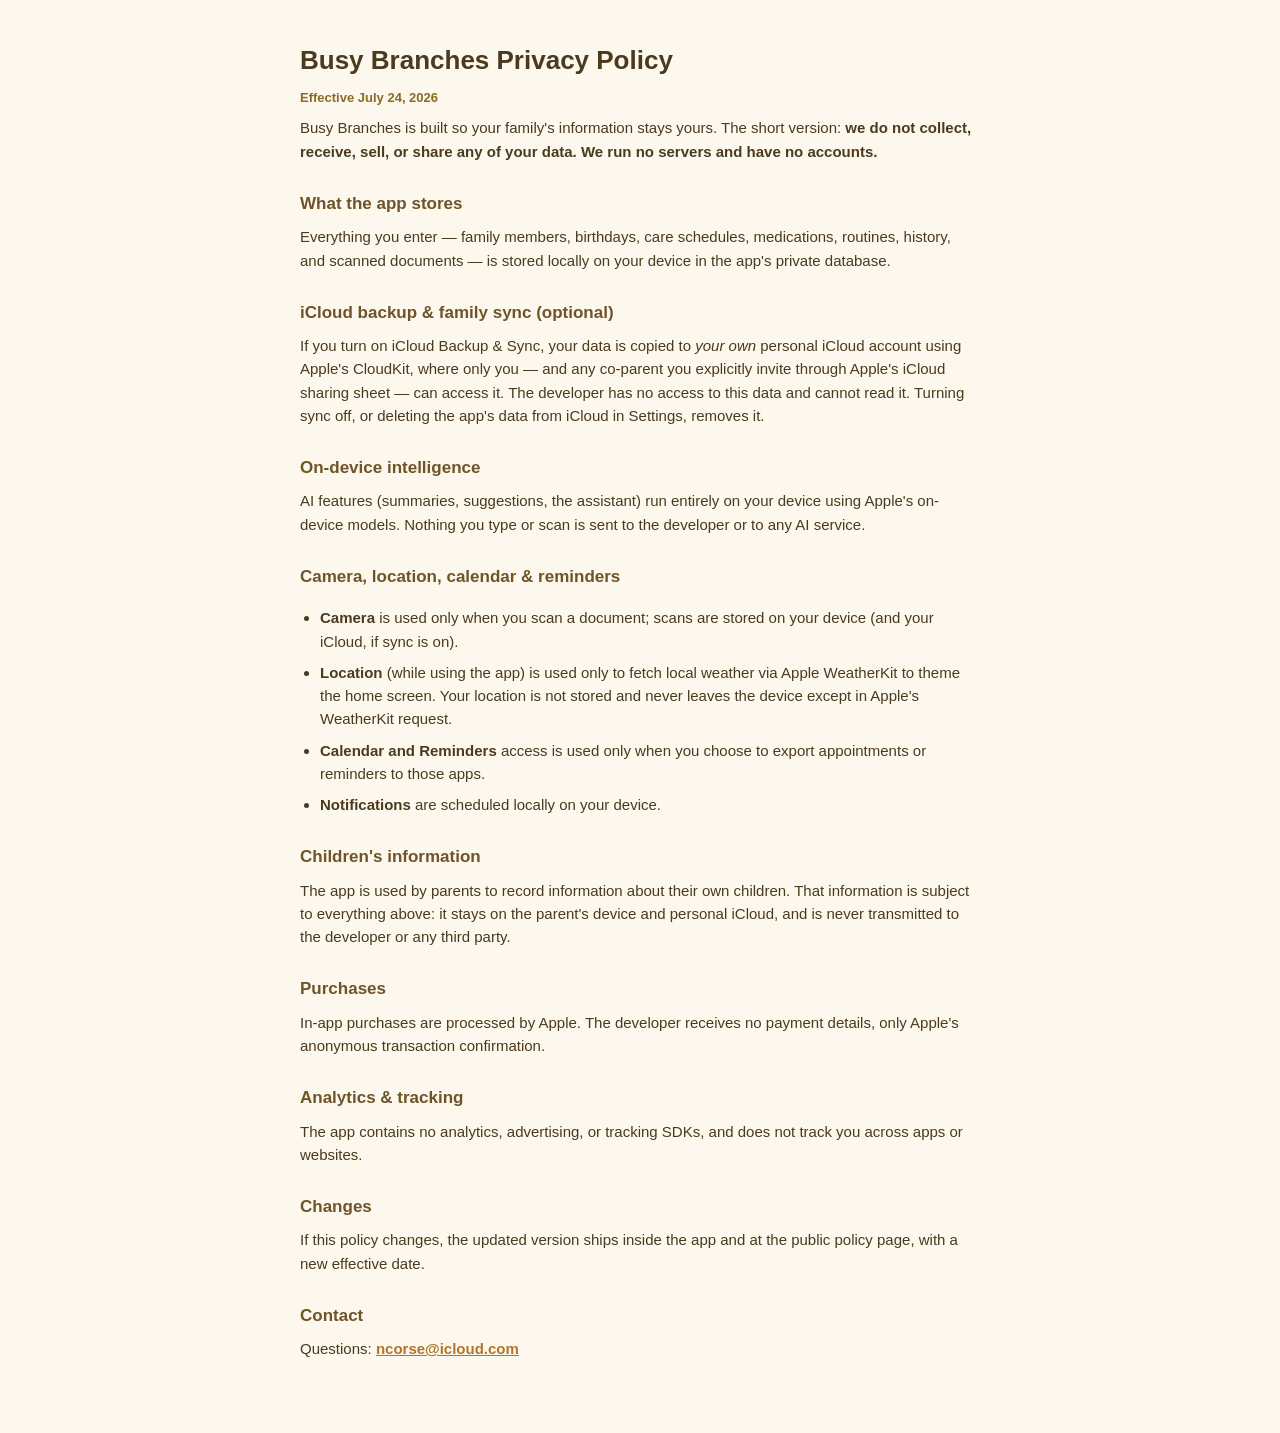
==== index.html @ e2dd02a3 "Busy Branches privacy policy and terms of use" ====
<!doctype html><html><head><meta charset="utf-8"><meta http-equiv="refresh" content="0; url=privacy.html"><title>Busy Branches</title></head><body><a href="privacy.html">Privacy Policy</a> · <a href="terms.html">Terms of Use</a></body></html>
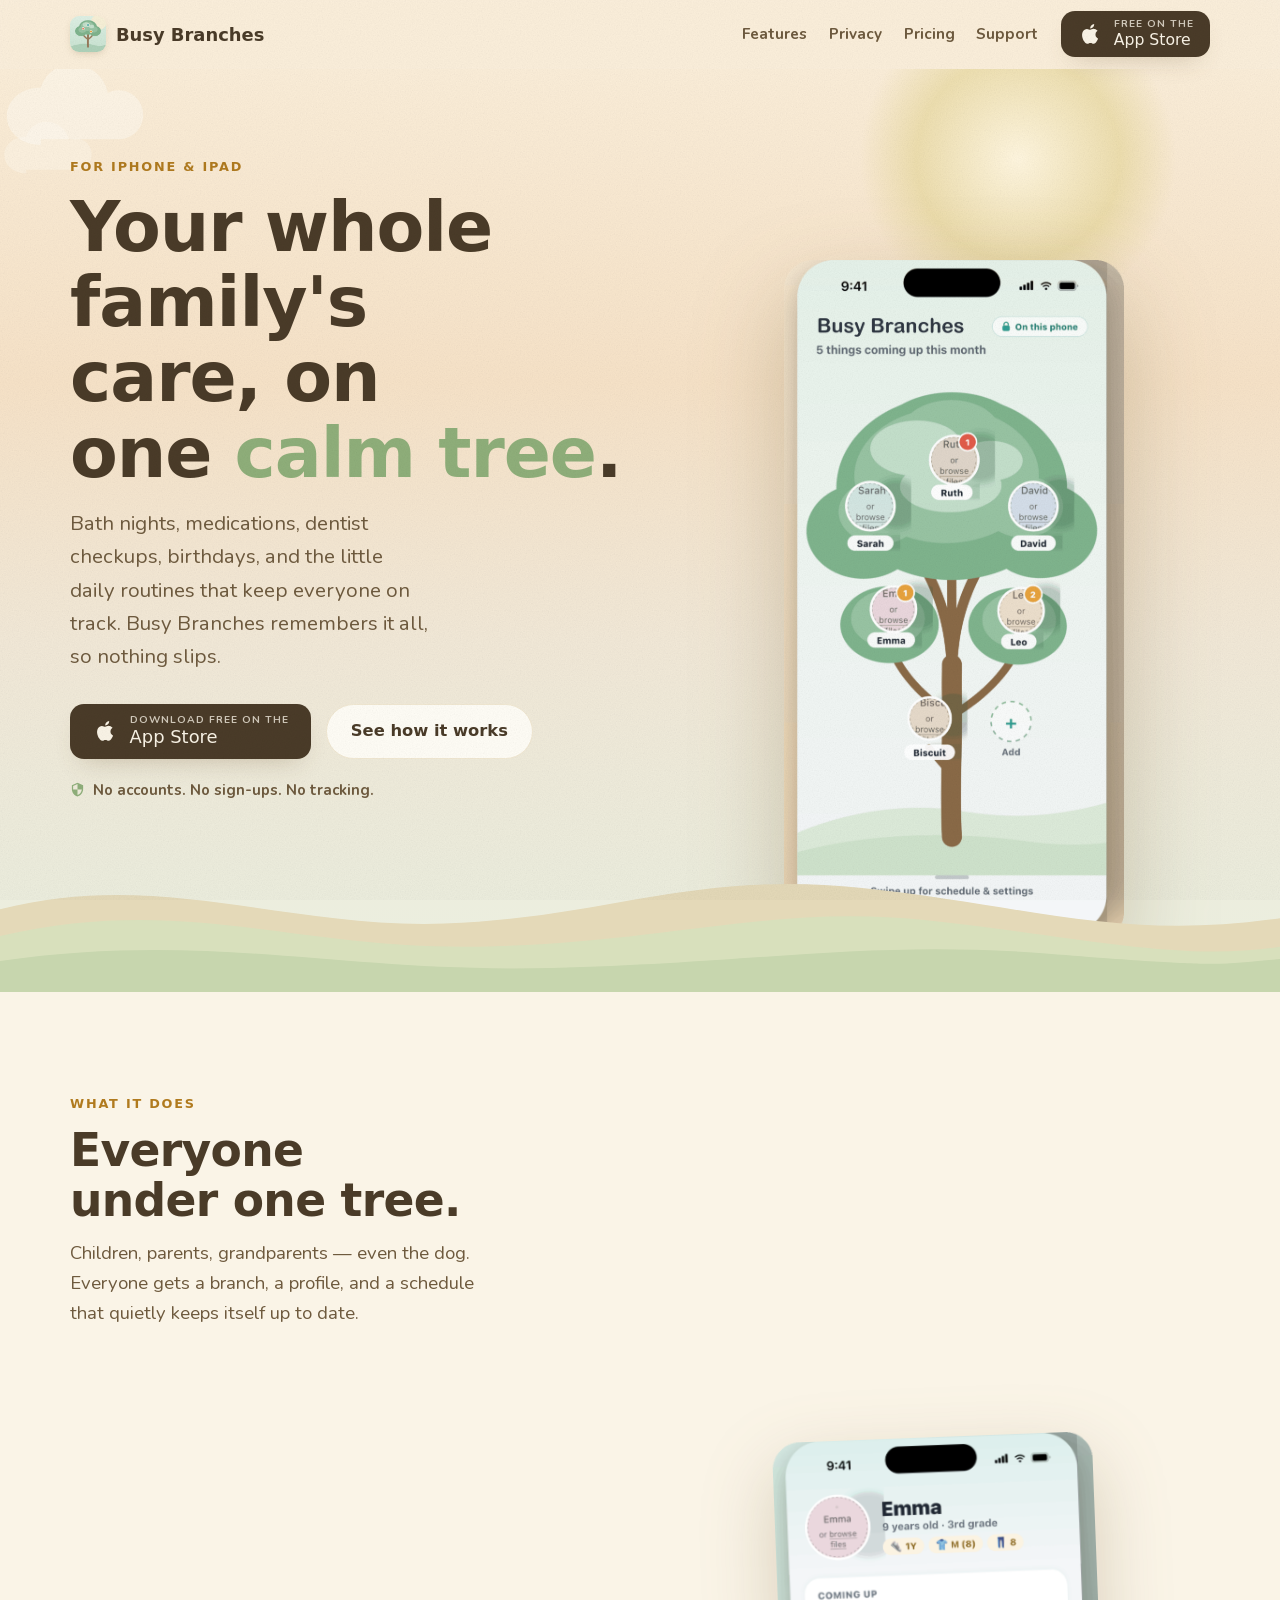
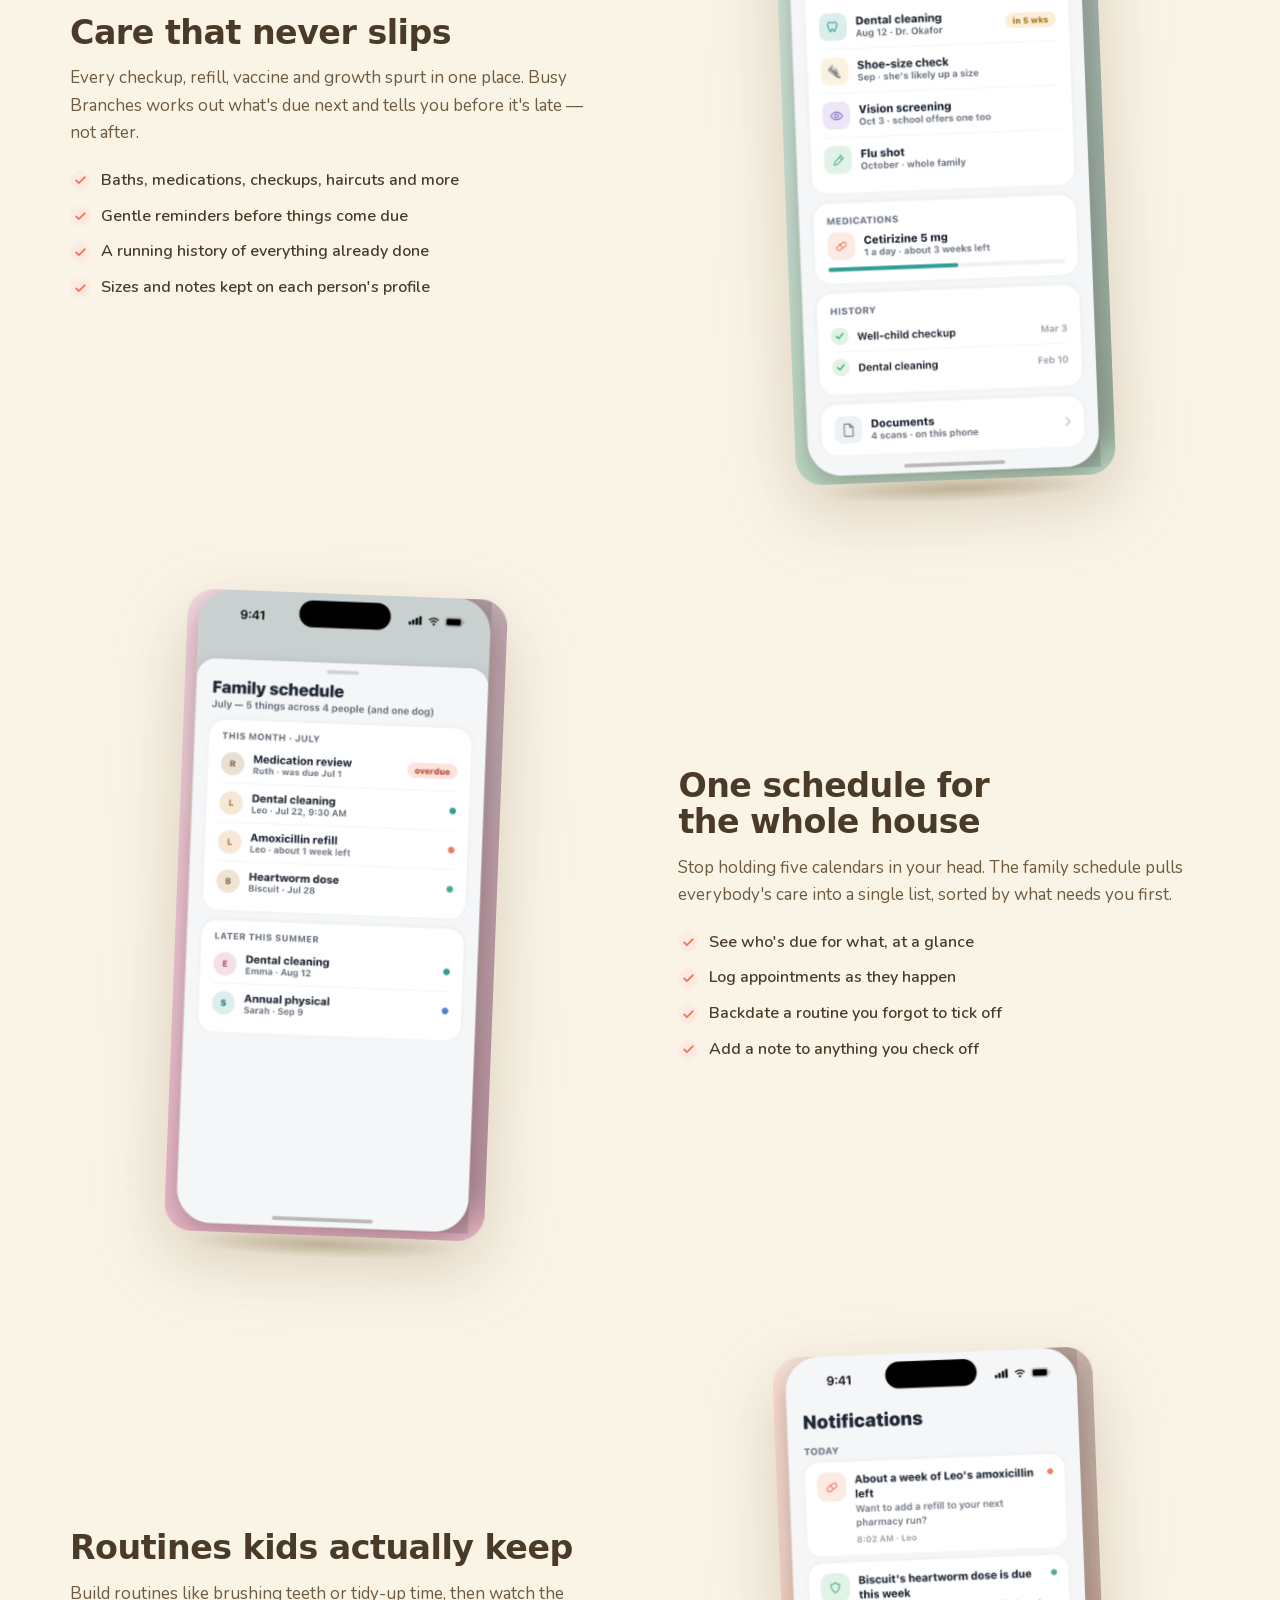
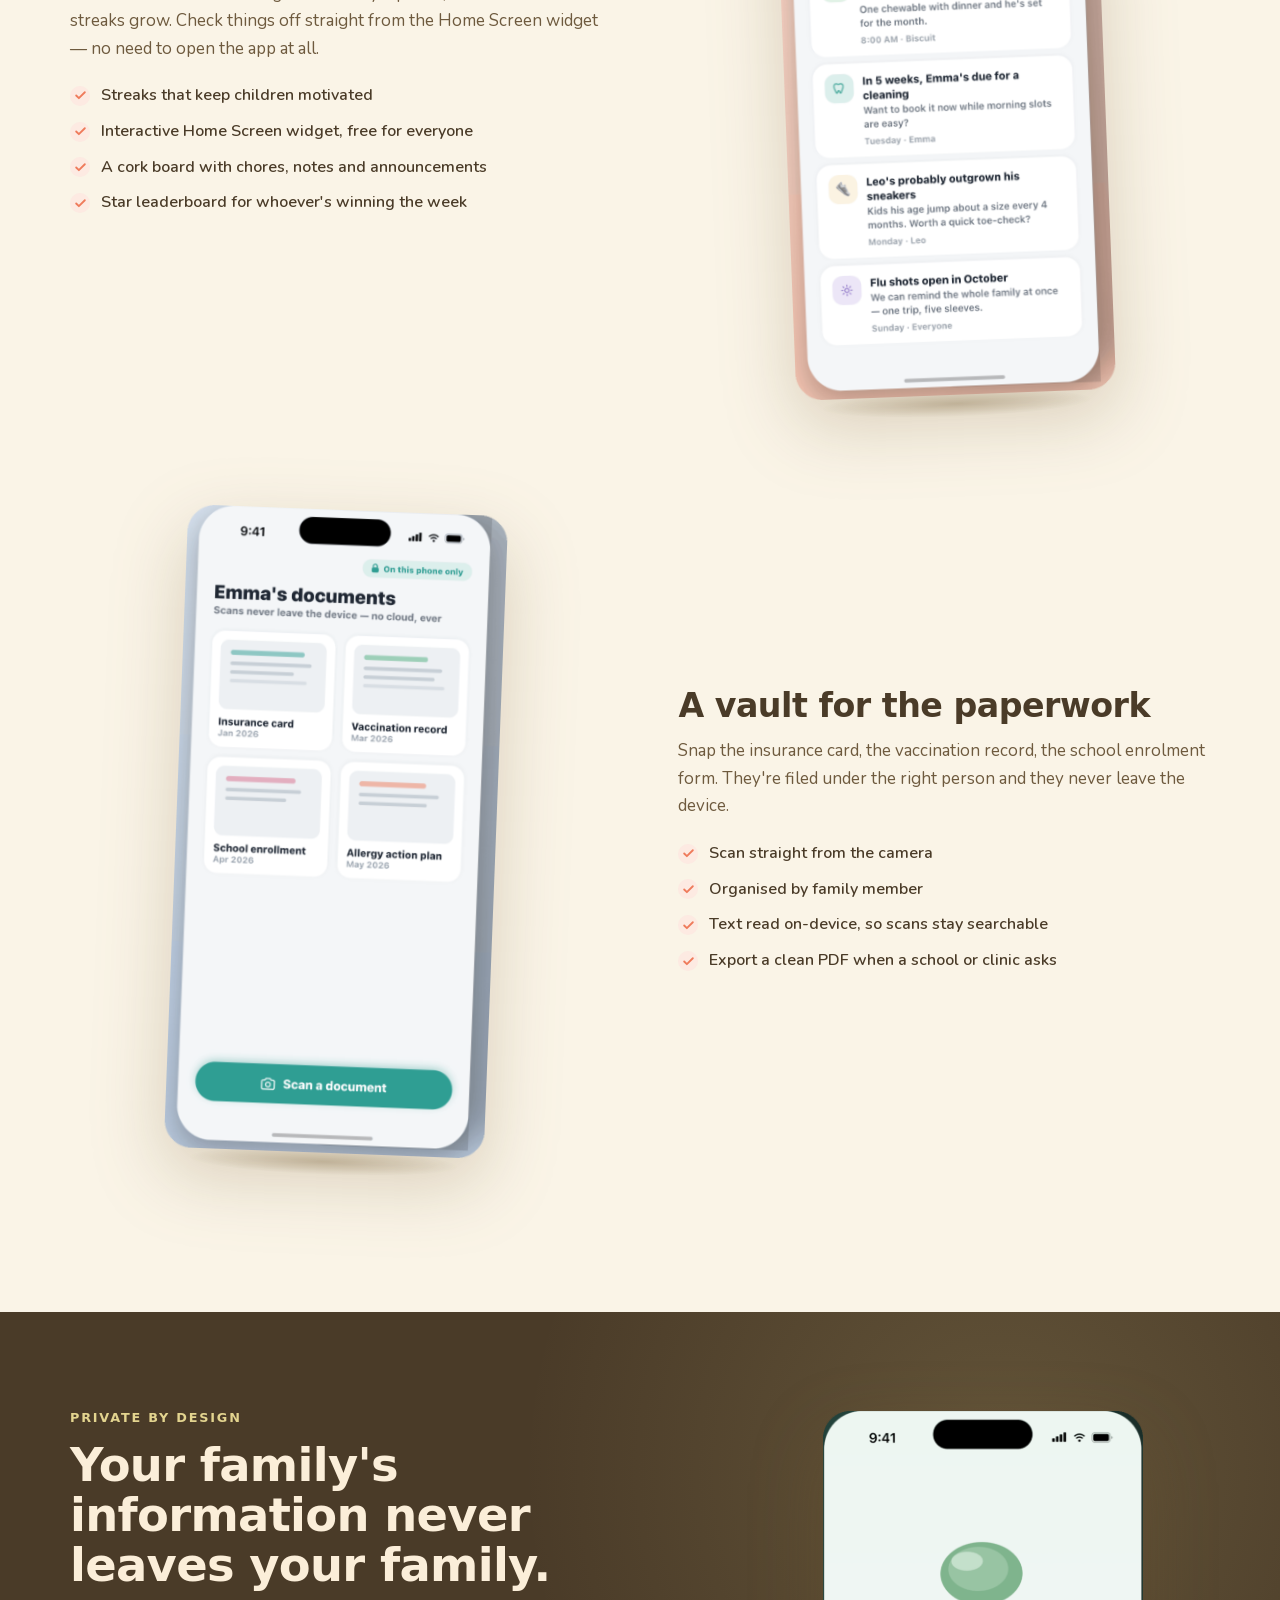
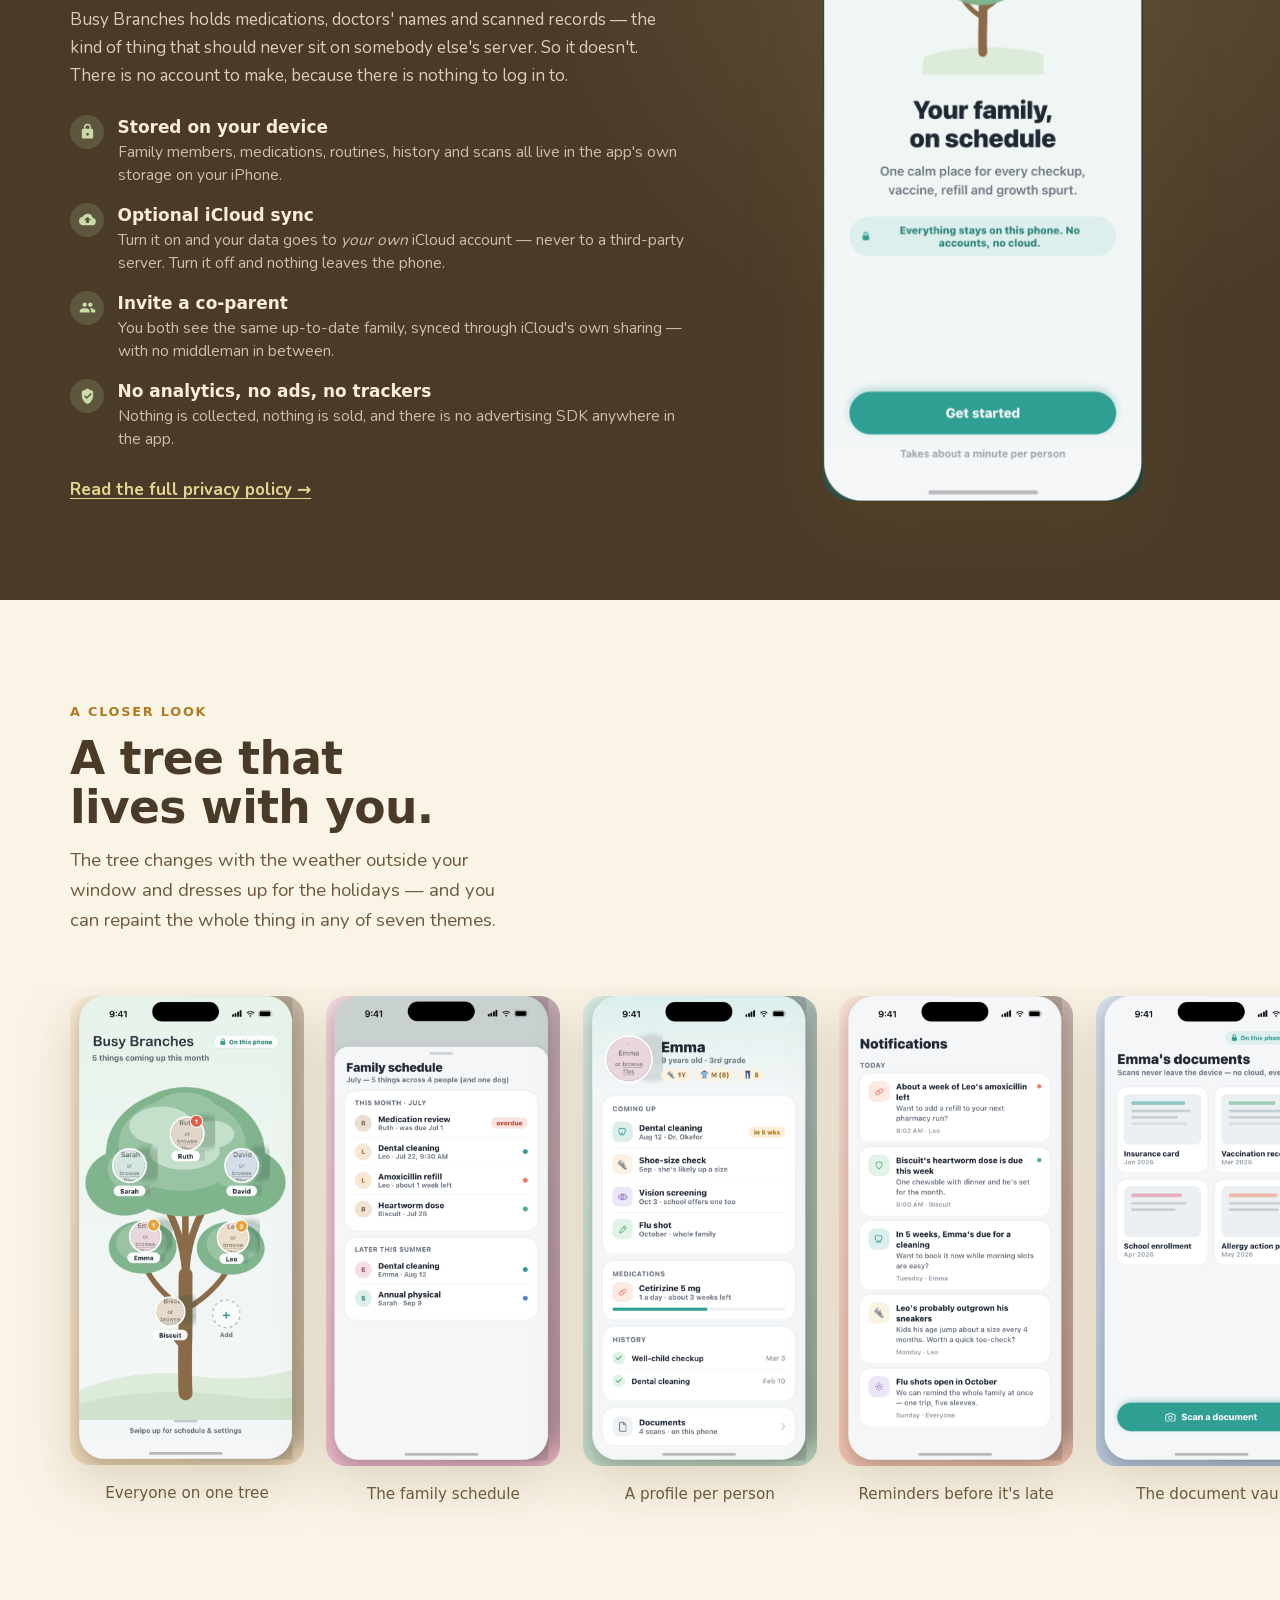
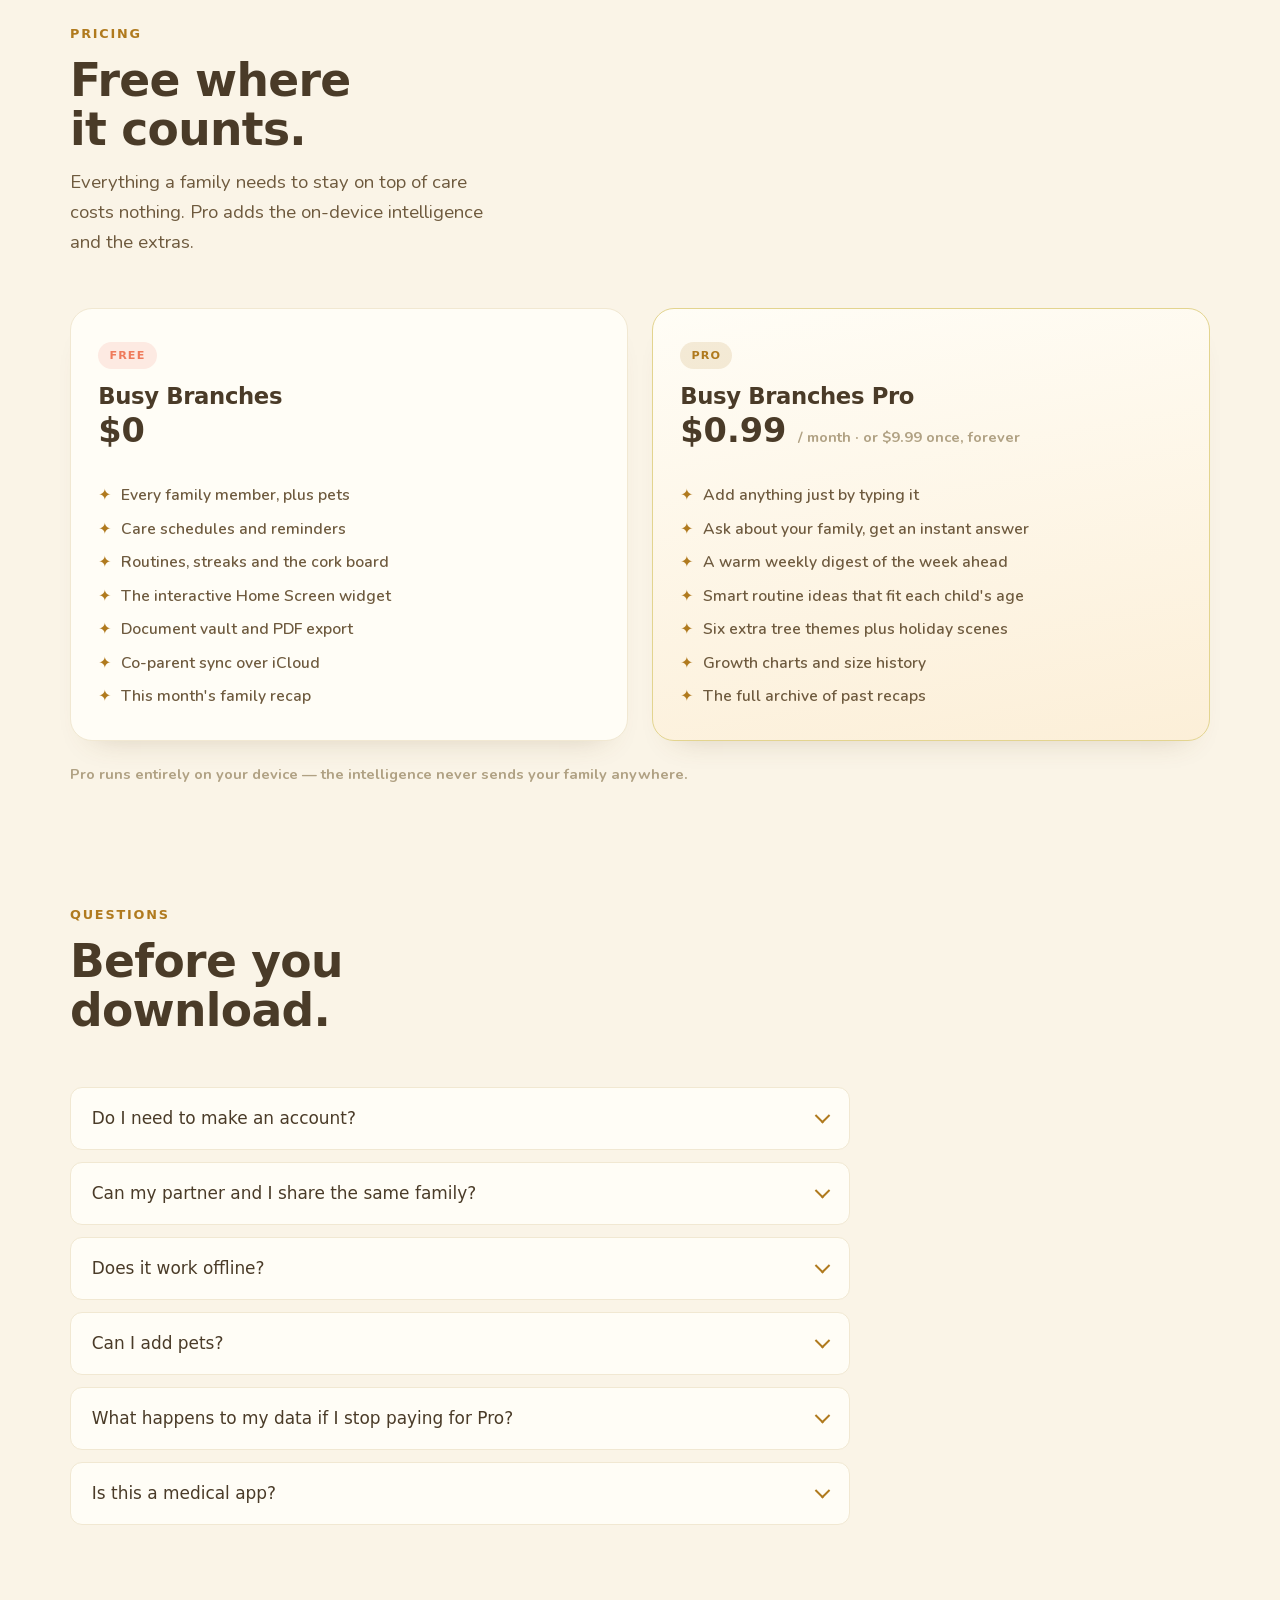
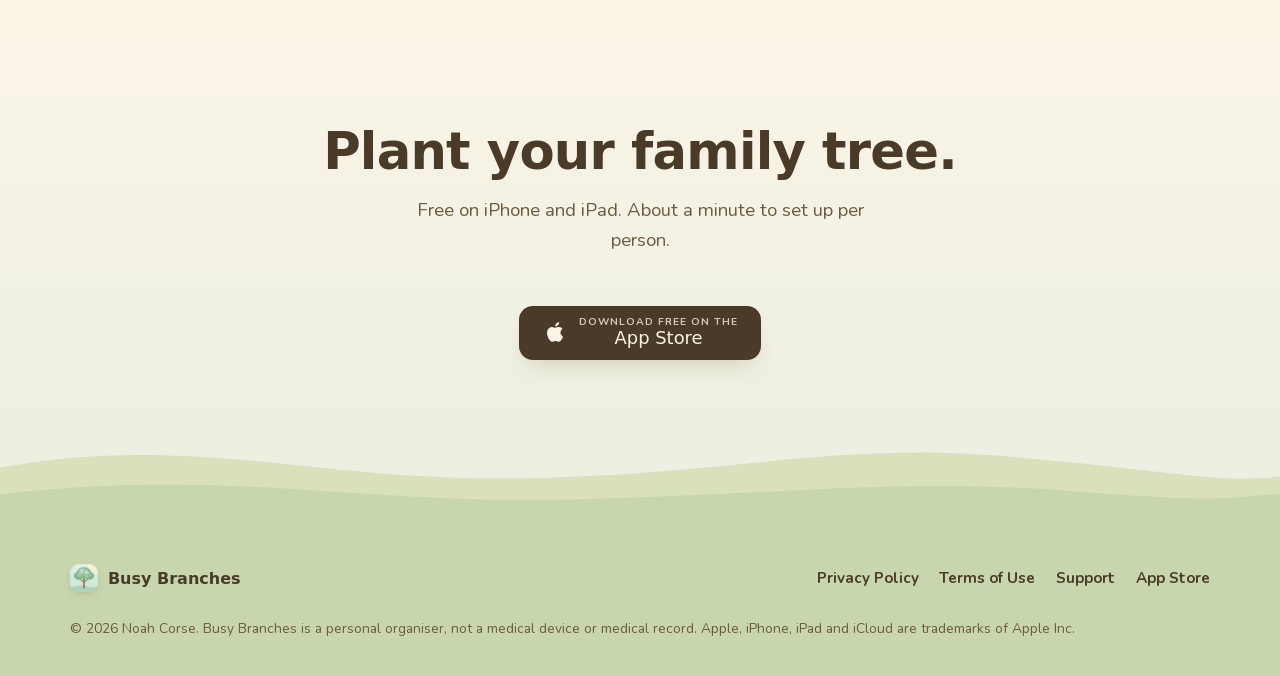
==== commit 7b3becc6: "feat: build the Busy Branches marketing site Replaces the redirect stub with a real four-page site: " ====
--- a/index.html
+++ b/index.html
@@ -1 +1,375 @@
-<!doctype html><html><head><meta charset="utf-8"><meta http-equiv="refresh" content="0; url=privacy.html"><title>Busy Branches</title></head><body><a href="privacy.html">Privacy Policy</a> · <a href="terms.html">Terms of Use</a></body></html>
+<!doctype html>
+<html lang="en">
+<head>
+<meta charset="utf-8">
+<meta name="viewport" content="width=device-width, initial-scale=1">
+<title>Busy Branches — your whole family's care, in one calm place</title>
+<meta name="description" content="Busy Branches keeps your whole family's care in one calm, private place — kids, grown-ups, even the pets. Baths, medications, checkups, routines and birthdays, all on one family tree. No accounts, no tracking. Free on iPhone and iPad.">
+<meta name="theme-color" content="#FBEED9">
+<link rel="icon" href="assets/appicon.png">
+<link rel="apple-touch-icon" href="assets/appicon.png">
+<link rel="canonical" href="https://ncorse-create.github.io/busybranches/">
+<meta property="og:type" content="website">
+<meta property="og:title" content="Busy Branches — your whole family's care, in one calm place">
+<meta property="og:description" content="Baths, medications, checkups, routines and birthdays — for kids, grown-ups and pets. No accounts, no tracking. Free on iPhone and iPad.">
+<meta property="og:image" content="https://ncorse-create.github.io/busybranches/assets/appicon.png">
+<meta name="twitter:card" content="summary_large_image">
+<script>document.documentElement.className += " js";</script>
+<link rel="stylesheet" href="assets/css/site.css">
+</head>
+<body>
+
+<header class="nav" id="nav">
+  <div class="wrap nav-in">
+    <a class="brand" href="./">
+      <img src="assets/appicon.png" alt="" width="36" height="36">
+      Busy Branches
+    </a>
+    <nav class="nav-links">
+      <a href="#features">Features</a>
+      <a href="#privacy">Privacy</a>
+      <a href="#pricing">Pricing</a>
+      <a href="support.html">Support</a>
+    </nav>
+    <a class="store" href="https://apps.apple.com/us/app/busy-branches/id6788784436">
+      <svg viewBox="0 0 24 24" aria-hidden="true"><path d="M17.05 12.54c-.02-2.3 1.88-3.4 1.96-3.46-1.07-1.56-2.73-1.78-3.32-1.8-1.41-.14-2.76.83-3.48.83-.72 0-1.83-.81-3-.79-1.55.02-2.97.9-3.76 2.28-1.6 2.78-.41 6.9 1.15 9.16.76 1.1 1.67 2.34 2.86 2.3 1.15-.05 1.58-.74 2.97-.74s1.78.74 3 .72c1.24-.02 2.02-1.13 2.78-2.24.87-1.28 1.23-2.52 1.25-2.59-.03-.01-2.4-.92-2.41-3.67zM14.9 5.6c.63-.77 1.06-1.83.94-2.9-.91.04-2.01.61-2.66 1.37-.59.68-1.1 1.76-.96 2.8 1.01.08 2.05-.51 2.68-1.27z"/></svg>
+      <span><span class="k">Free on the</span><span class="v">App Store</span></span>
+    </a>
+  </div>
+</header>
+
+<main>
+
+<!-- ────────────────────────────── hero ────────────────────────────── -->
+<section class="hero">
+  <div class="hero-sun" aria-hidden="true"></div>
+
+  <svg class="cloud c1" style="left:0" viewBox="0 0 110 62" aria-hidden="true">
+    <path d="M30 60c-14 0-25-9-25-21S16 18 30 18c3-10 12-17 23-17 13 0 24 9 26 21 2-1 5-2 8-2 10 0 18 8 18 18s-8 18-18 18H30z"/>
+  </svg>
+  <svg class="cloud c2" style="left:0" viewBox="0 0 110 62" aria-hidden="true">
+    <path d="M30 60c-14 0-25-9-25-21S16 18 30 18c3-10 12-17 23-17 13 0 24 9 26 21 2-1 5-2 8-2 10 0 18 8 18 18s-8 18-18 18H30z"/>
+  </svg>
+
+  <div class="wrap hero-grid">
+    <div class="hero-copy">
+      <p class="eyebrow reveal">For iPhone &amp; iPad</p>
+      <h1 class="reveal d1">Your whole family's care, on one&nbsp;<span class="leaf">calm tree</span>.</h1>
+      <p class="lede reveal d2">Bath nights, medications, dentist checkups, birthdays, and the little daily routines that keep everyone on track. Busy Branches remembers it all, so nothing slips.</p>
+      <div class="hero-cta reveal d3">
+        <a class="store" href="https://apps.apple.com/us/app/busy-branches/id6788784436">
+          <svg viewBox="0 0 24 24" aria-hidden="true"><path d="M17.05 12.54c-.02-2.3 1.88-3.4 1.96-3.46-1.07-1.56-2.73-1.78-3.32-1.8-1.41-.14-2.76.83-3.48.83-.72 0-1.83-.81-3-.79-1.55.02-2.97.9-3.76 2.28-1.6 2.78-.41 6.9 1.15 9.16.76 1.1 1.67 2.34 2.86 2.3 1.15-.05 1.58-.74 2.97-.74s1.78.74 3 .72c1.24-.02 2.02-1.13 2.78-2.24.87-1.28 1.23-2.52 1.25-2.59-.03-.01-2.4-.92-2.41-3.67zM14.9 5.6c.63-.77 1.06-1.83.94-2.9-.91.04-2.01.61-2.66 1.37-.59.68-1.1 1.76-.96 2.8 1.01.08 2.05-.51 2.68-1.27z"/></svg>
+          <span><span class="k">Download free on the</span><span class="v">App Store</span></span>
+        </a>
+        <a class="btn btn-ghost" href="#features">See how it works</a>
+      </div>
+      <p class="hero-note reveal d4">
+        <svg viewBox="0 0 24 24" aria-hidden="true"><path d="M12 1 3 5v6c0 5.5 3.8 10.7 9 12 5.2-1.3 9-6.5 9-12V5l-9-4zm0 10.99h7c-.53 4.12-3.28 7.79-7 8.94V12H5V6.3l7-3.11v8.8z"/></svg>
+        No accounts. No sign-ups. No tracking.
+      </p>
+    </div>
+
+    <div class="hero-shot reveal d2">
+      <img src="assets/shots/01-family-tree.png" alt="The Busy Branches home screen: a family tree with Sarah, David, Ruth, Emma, Leo and the dog Biscuit hanging on its branches." width="725" height="1452" fetchpriority="high">
+    </div>
+  </div>
+
+  <svg class="hero-hills" viewBox="0 0 1440 190" preserveAspectRatio="none" aria-hidden="true">
+    <path fill="#E4D9B8" d="M0 96c180-46 320 22 500 16s280-60 470-40 290 60 470 34v84H0z"/>
+    <path fill="#D8E0BC" d="M0 126c210-48 330 16 540 12s330-48 500-30 290 48 400 30v52H0z"/>
+    <path fill="#C7D6AE" d="M0 154c240-34 380 14 620 8s360-32 560-16 190 12 260 6v38H0z"/>
+  </svg>
+</section>
+
+<!-- ────────────────────────────── features ────────────────────────────── -->
+<section class="section" id="features">
+  <div class="wrap">
+    <div class="section-head reveal">
+      <p class="eyebrow">What it does</p>
+      <h2>Everyone under one tree.</h2>
+      <p class="lede">Children, parents, grandparents — even the dog. Everyone gets a branch, a profile, and a schedule that quietly keeps itself up to date.</p>
+    </div>
+
+    <div class="feature">
+      <div class="feature-text reveal">
+        <h3>Care that never slips</h3>
+        <p>Every checkup, refill, vaccine and growth spurt in one place. Busy Branches works out what's due next and tells you before it's late — not after.</p>
+        <ul class="feature-list">
+          <li>Baths, medications, checkups, haircuts and more</li>
+          <li>Gentle reminders before things come due</li>
+          <li>A running history of everything already done</li>
+          <li>Sizes and notes kept on each person's profile</li>
+        </ul>
+      </div>
+      <div class="feature-media reveal d1">
+        <div class="phone tilt">
+          <img src="assets/shots/03-schedules.png" alt="Emma's profile showing what's coming up, her medications with a supply bar, and her past checkups." loading="lazy" width="723" height="1452">
+        </div>
+      </div>
+    </div>
+
+    <div class="feature">
+      <div class="feature-text reveal">
+        <h3>One schedule for the whole house</h3>
+        <p>Stop holding five calendars in your head. The family schedule pulls everybody's care into a single list, sorted by what needs you first.</p>
+        <ul class="feature-list">
+          <li>See who's due for what, at a glance</li>
+          <li>Log appointments as they happen</li>
+          <li>Backdate a routine you forgot to tick off</li>
+          <li>Add a note to anything you check off</li>
+        </ul>
+      </div>
+      <div class="feature-media reveal d1">
+        <div class="phone tilt">
+          <img src="assets/shots/04-family-schedule.png" alt="The family schedule, listing what every member of the household is due for." loading="lazy" width="723" height="1451">
+        </div>
+      </div>
+    </div>
+
+    <div class="feature">
+      <div class="feature-text reveal">
+        <h3>Routines kids actually keep</h3>
+        <p>Build routines like brushing teeth or tidy-up time, then watch the streaks grow. Check things off straight from the Home Screen widget — no need to open the app at all.</p>
+        <ul class="feature-list">
+          <li>Streaks that keep children motivated</li>
+          <li>Interactive Home Screen widget, free for everyone</li>
+          <li>A cork board with chores, notes and announcements</li>
+          <li>Star leaderboard for whoever's winning the week</li>
+        </ul>
+      </div>
+      <div class="feature-media reveal d1">
+        <div class="phone tilt">
+          <img src="assets/shots/05-reminders.png" alt="Busy Branches reminders arriving before things come due." loading="lazy" width="723" height="1452">
+        </div>
+      </div>
+    </div>
+
+    <div class="feature">
+      <div class="feature-text reveal">
+        <h3>A vault for the paperwork</h3>
+        <p>Snap the insurance card, the vaccination record, the school enrolment form. They're filed under the right person and they never leave the device.</p>
+        <ul class="feature-list">
+          <li>Scan straight from the camera</li>
+          <li>Organised by family member</li>
+          <li>Text read on-device, so scans stay searchable</li>
+          <li>Export a clean PDF when a school or clinic asks</li>
+        </ul>
+      </div>
+      <div class="feature-media reveal d1">
+        <div class="phone tilt">
+          <img src="assets/shots/06-document-vault.png" alt="Emma's document vault holding an insurance card, vaccination record, school enrolment form and allergy action plan." loading="lazy" width="723" height="1452">
+        </div>
+      </div>
+    </div>
+  </div>
+</section>
+
+<!-- ────────────────────────────── privacy band ────────────────────────────── -->
+<section class="band" id="privacy">
+  <div class="wrap band-grid">
+    <div class="reveal">
+      <p class="eyebrow" style="color:var(--rim)">Private by design</p>
+      <h2>Your family's information never leaves your family.</h2>
+      <p>Busy Branches holds medications, doctors' names and scanned records — the kind of thing that should never sit on somebody else's server. So it doesn't. There is no account to make, because there is nothing to log in to.</p>
+      <ul class="privacy-points">
+        <li>
+          <span class="dot"><svg viewBox="0 0 24 24" aria-hidden="true"><path d="M18 8h-1V6A5 5 0 0 0 7 6v2H6a2 2 0 0 0-2 2v10a2 2 0 0 0 2 2h12a2 2 0 0 0 2-2V10a2 2 0 0 0-2-2zM9 6a3 3 0 0 1 6 0v2H9V6zm3 12a2 2 0 1 1 0-4 2 2 0 0 1 0 4z"/></svg></span>
+          <span><strong>Stored on your device</strong>Family members, medications, routines, history and scans all live in the app's own storage on your iPhone.</span>
+        </li>
+        <li>
+          <span class="dot"><svg viewBox="0 0 24 24" aria-hidden="true"><path d="M19.35 10.04A7.49 7.49 0 0 0 12 4a7.48 7.48 0 0 0-6.63 4.04A6 6 0 0 0 6 20h13a5 5 0 0 0 .35-9.96zM14 13v4h-4v-4H7l5-5 5 5h-3z"/></svg></span>
+          <span><strong>Optional iCloud sync</strong>Turn it on and your data goes to <em>your own</em> iCloud account — never to a third-party server. Turn it off and nothing leaves the phone.</span>
+        </li>
+        <li>
+          <span class="dot"><svg viewBox="0 0 24 24" aria-hidden="true"><path d="M16 11c1.66 0 3-1.34 3-3s-1.34-3-3-3-3 1.34-3 3 1.34 3 3 3zm-8 0c1.66 0 3-1.34 3-3S9.66 5 8 5 5 6.34 5 8s1.34 3 3 3zm0 2c-2.33 0-7 1.17-7 3.5V19h14v-2.5c0-2.33-4.67-3.5-7-3.5zm8 0c-.29 0-.62.02-.97.05 1.16.84 1.97 1.97 1.97 3.45V19h6v-2.5c0-2.33-4.67-3.5-7-3.5z"/></svg></span>
+          <span><strong>Invite a co-parent</strong>You both see the same up-to-date family, synced through iCloud's own sharing — with no middleman in between.</span>
+        </li>
+        <li>
+          <span class="dot"><svg viewBox="0 0 24 24" aria-hidden="true"><path d="M12 2 4 6v6c0 5.5 3.8 10.7 8 12 4.2-1.3 8-6.5 8-12V6l-8-4zm-1 15-4-4 1.4-1.4L11 14.2l5.6-5.6L18 10l-7 7z"/></svg></span>
+          <span><strong>No analytics, no ads, no trackers</strong>Nothing is collected, nothing is sold, and there is no advertising SDK anywhere in the app.</span>
+        </li>
+      </ul>
+      <p style="margin-top:1.6rem"><a href="privacy.html">Read the full privacy policy →</a></p>
+    </div>
+    <div class="reveal d2">
+      <div class="phone">
+        <img src="assets/shots/02-privacy.png" alt="The Busy Branches welcome screen, promising that everything stays on this phone with no accounts and no cloud." loading="lazy" width="665" height="1434">
+      </div>
+    </div>
+  </div>
+</section>
+
+<!-- ────────────────────────────── gallery ────────────────────────────── -->
+<section class="section" style="padding-bottom:1rem">
+  <div class="wrap">
+    <div class="section-head reveal">
+      <p class="eyebrow">A closer look</p>
+      <h2>A tree that lives with you.</h2>
+      <p class="lede">The tree changes with the weather outside your window and dresses up for the holidays — and you can repaint the whole thing in any of seven themes.</p>
+    </div>
+  </div>
+  <div class="rail reveal d1">
+    <figure><img src="assets/shots/01-family-tree.png" alt="The family tree home screen." loading="lazy"><figcaption>Everyone on one tree</figcaption></figure>
+    <figure><img src="assets/shots/04-family-schedule.png" alt="The family schedule." loading="lazy"><figcaption>The family schedule</figcaption></figure>
+    <figure><img src="assets/shots/03-schedules.png" alt="A member profile." loading="lazy"><figcaption>A profile per person</figcaption></figure>
+    <figure><img src="assets/shots/05-reminders.png" alt="Reminders arriving before things come due." loading="lazy"><figcaption>Reminders before it's late</figcaption></figure>
+    <figure><img src="assets/shots/06-document-vault.png" alt="The document vault." loading="lazy"><figcaption>The document vault</figcaption></figure>
+    <figure><img src="assets/shots/07-weather.png" alt="The tree in real weather." loading="lazy"><figcaption>Real weather on the tree</figcaption></figure>
+    <figure><img src="assets/shots/08-holidays.png" alt="The tree dressed for the holidays." loading="lazy"><figcaption>Dressed for the holidays</figcaption></figure>
+  </div>
+</section>
+
+<!-- ────────────────────────────── pricing ────────────────────────────── -->
+<section class="section" id="pricing" style="padding-top:1.5rem">
+  <div class="wrap">
+    <div class="section-head reveal">
+      <p class="eyebrow">Pricing</p>
+      <h2>Free where it counts.</h2>
+      <p class="lede">Everything a family needs to stay on top of care costs nothing. Pro adds the on-device intelligence and the extras.</p>
+    </div>
+    <div class="plans">
+      <div class="plan reveal">
+        <span class="tag">Free</span>
+        <h3>Busy Branches</h3>
+        <p class="price">$0</p>
+        <ul>
+          <li>Every family member, plus pets</li>
+          <li>Care schedules and reminders</li>
+          <li>Routines, streaks and the cork board</li>
+          <li>The interactive Home Screen widget</li>
+          <li>Document vault and PDF export</li>
+          <li>Co-parent sync over iCloud</li>
+          <li>This month's family recap</li>
+        </ul>
+      </div>
+      <div class="plan pro reveal d1">
+        <span class="tag">Pro</span>
+        <h3>Busy Branches Pro</h3>
+        <p class="price">$0.99 <small>/ month · or $9.99 once, forever</small></p>
+        <ul>
+          <li>Add anything just by typing it</li>
+          <li>Ask about your family, get an instant answer</li>
+          <li>A warm weekly digest of the week ahead</li>
+          <li>Smart routine ideas that fit each child's age</li>
+          <li>Six extra tree themes plus holiday scenes</li>
+          <li>Growth charts and size history</li>
+          <li>The full archive of past recaps</li>
+        </ul>
+      </div>
+    </div>
+    <p class="reveal d2" style="margin-top:1.4rem;color:var(--faint);font-size:.92rem;font-weight:700">Pro runs entirely on your device — the intelligence never sends your family anywhere.</p>
+  </div>
+</section>
+
+<!-- ────────────────────────────── faq ────────────────────────────── -->
+<section class="section" style="padding-top:1rem">
+  <div class="wrap">
+    <div class="section-head reveal" style="text-align:left;margin-inline:0">
+      <p class="eyebrow">Questions</p>
+      <h2>Before you download.</h2>
+    </div>
+    <div class="faq reveal d1">
+      <details>
+        <summary>Do I need to make an account?</summary>
+        <p>No. There is no sign-up, no password, and no email address to hand over. Open the app and start adding people.</p>
+      </details>
+      <details>
+        <summary>Can my partner and I share the same family?</summary>
+        <p>Yes. Turn on iCloud sync and send a co-parent invite — you'll both see the same up-to-date family. It syncs through your own iCloud accounts, so nothing passes through a server of ours. Co-parent sync is free.</p>
+      </details>
+      <details>
+        <summary>Does it work offline?</summary>
+        <p>Completely. Everything is stored on the device, so the app works on a plane, in a basement, or with iCloud switched off entirely.</p>
+      </details>
+      <details>
+        <summary>Can I add pets?</summary>
+        <p>Yes — dogs, cats and anyone else with a vet appointment get their own branch, their own schedule and their own vaccination records.</p>
+      </details>
+      <details>
+        <summary>What happens to my data if I stop paying for Pro?</summary>
+        <p>Nothing is deleted, ever. Pro features switch off, and every family member, schedule, routine and document stays exactly where it was.</p>
+      </details>
+      <details>
+        <summary>Is this a medical app?</summary>
+        <p>No. Busy Branches is a personal organiser for the things your family already does. It doesn't diagnose anything and it isn't a medical record — always confirm timing and dosages with your own doctor, dentist or vet.</p>
+      </details>
+    </div>
+  </div>
+</section>
+
+<!-- ────────────────────────────── closer ────────────────────────────── -->
+<section class="closer">
+  <div class="wrap">
+    <h2 class="reveal">Plant your family tree.</h2>
+    <p class="lede reveal d1">Free on iPhone and iPad. About a minute to set up per person.</p>
+    <a class="store reveal d2" href="https://apps.apple.com/us/app/busy-branches/id6788784436">
+      <svg viewBox="0 0 24 24" aria-hidden="true"><path d="M17.05 12.54c-.02-2.3 1.88-3.4 1.96-3.46-1.07-1.56-2.73-1.78-3.32-1.8-1.41-.14-2.76.83-3.48.83-.72 0-1.83-.81-3-.79-1.55.02-2.97.9-3.76 2.28-1.6 2.78-.41 6.9 1.15 9.16.76 1.1 1.67 2.34 2.86 2.3 1.15-.05 1.58-.74 2.97-.74s1.78.74 3 .72c1.24-.02 2.02-1.13 2.78-2.24.87-1.28 1.23-2.52 1.25-2.59-.03-.01-2.4-.92-2.41-3.67zM14.9 5.6c.63-.77 1.06-1.83.94-2.9-.91.04-2.01.61-2.66 1.37-.59.68-1.1 1.76-.96 2.8 1.01.08 2.05-.51 2.68-1.27z"/></svg>
+      <span><span class="k">Download free on the</span><span class="v">App Store</span></span>
+    </a>
+  </div>
+  <svg class="closer-hills" viewBox="0 0 1440 120" preserveAspectRatio="none" aria-hidden="true">
+    <path fill="#D8E0BC" d="M0 58c220-40 360 18 600 12s340-42 540-24 230 30 300 22v52H0z"/>
+    <path fill="#C7D6AE" d="M0 88c260-30 400 12 640 6s380-24 560-10 170 8 240 4v32H0z"/>
+  </svg>
+</section>
+
+</main>
+
+<footer class="foot">
+  <div class="wrap foot-in">
+    <a class="brand" href="./"><img src="assets/appicon.png" alt="" width="28" height="28" style="width:28px;height:28px">Busy Branches</a>
+    <nav>
+      <a href="privacy.html">Privacy Policy</a>
+      <a href="terms.html">Terms of Use</a>
+      <a href="support.html">Support</a>
+      <a href="https://apps.apple.com/us/app/busy-branches/id6788784436">App Store</a>
+    </nav>
+    <p class="fine">© 2026 Noah Corse. Busy Branches is a personal organiser, not a medical device or medical record. Apple, iPhone, iPad and iCloud are trademarks of Apple Inc.</p>
+  </div>
+</footer>
+
+<script>
+// Staggered reveal. Nav gets a hairline once the page is scrolled; every
+// .reveal element fades up as it enters the viewport.
+(function () {
+  var nav = document.getElementById('nav');
+  var onScroll = function () { nav.classList.toggle('scrolled', window.scrollY > 8); };
+  onScroll();
+  window.addEventListener('scroll', onScroll, { passive: true });
+
+  var items = document.querySelectorAll('.reveal');
+  var vh = window.innerHeight || 800;
+  items.forEach(function (el) {
+    if (el.getBoundingClientRect().top < vh * 0.95) { el.classList.add('in'); }
+  });
+
+  if (!('IntersectionObserver' in window)) {
+    items.forEach(function (el) { el.classList.add('in'); });
+    return;
+  }
+  var io = new IntersectionObserver(function (entries) {
+    entries.forEach(function (e) {
+      if (e.isIntersecting) { e.target.classList.add('in'); io.unobserve(e.target); }
+    });
+  }, { rootMargin: '0px 0px -8% 0px', threshold: 0.08 });
+  items.forEach(function (el) { io.observe(el); });
+
+  // Belt and braces: if the observer ever fails to deliver, a scroll still
+  // reveals whatever has come into view. Content must never stay hidden.
+  var ticking = false;
+  window.addEventListener('scroll', function () {
+    if (ticking) { return; }
+    ticking = true;
+    requestAnimationFrame(function () {
+      ticking = false;
+      var h = window.innerHeight;
+      document.querySelectorAll('.reveal:not(.in)').forEach(function (el) {
+        if (el.getBoundingClientRect().top < h * 0.95) { el.classList.add('in'); }
+      });
+    });
+  }, { passive: true });
+})();
+</script>
+
+</body>
+</html>
--- a/assets/css/site.css
+++ b/assets/css/site.css
@@ -0,0 +1,645 @@
+/* Busy Branches — marketing site
+   Palette lifted verbatim from the app: FamilyCare/Theme/Theme.swift (Theme.goldenHour)
+   and FamilyCare/Theme/TreeTheme.swift (FCTheme.preset(.goldenHour)).
+   Fonts are self-hosted — this site makes zero third-party requests, same promise as the app. */
+
+/* ---------- fonts ---------- */
+@font-face {
+  font-family: 'Fredoka';
+  src: url('../fonts/Fredoka-latin.woff2') format('woff2');
+  font-weight: 300 700;
+  font-display: swap;
+  unicode-range: U+0000-00FF, U+0131, U+0152-0153, U+02BB-02BC, U+02C6, U+02DA, U+02DC, U+2000-206F, U+2074, U+20AC, U+2122, U+2191, U+2193, U+2212, U+2215, U+FEFF, U+FFFD;
+}
+@font-face {
+  font-family: 'Fredoka';
+  src: url('../fonts/Fredoka-latin-ext.woff2') format('woff2');
+  font-weight: 300 700;
+  font-display: swap;
+  unicode-range: U+0100-02BA, U+02BD-02C5, U+02C7-02CC, U+02CE-02D7, U+02DD-02FF, U+1E00-1EFF, U+2020, U+20A0-20AB, U+2113, U+2C60-2C7F, U+A720-A7FF;
+}
+@font-face {
+  font-family: 'Nunito';
+  src: url('../fonts/Nunito-latin.woff2') format('woff2');
+  font-weight: 200 900;
+  font-display: swap;
+  unicode-range: U+0000-00FF, U+0131, U+0152-0153, U+02BB-02BC, U+02C6, U+02DA, U+02DC, U+2000-206F, U+2074, U+20AC, U+2122, U+2191, U+2193, U+2212, U+2215, U+FEFF, U+FFFD;
+}
+@font-face {
+  font-family: 'Nunito';
+  src: url('../fonts/Nunito-latin-ext.woff2') format('woff2');
+  font-weight: 200 900;
+  font-display: swap;
+  unicode-range: U+0100-02BA, U+02BD-02C5, U+02C7-02CC, U+02CE-02D7, U+02DD-02FF, U+1E00-1EFF, U+2020, U+20A0-20AB, U+2113, U+2C60-2C7F, U+A720-A7FF;
+}
+
+/* ---------- tokens ---------- */
+:root {
+  /* chrome (Theme.goldenHour) */
+  --cream:       #FAF4E7;
+  --surface:     #FFFDF6;
+  --surface-alt: #F7EDD3;
+  --stroke:      #F1E8D2;
+  --ink:         #4A3B28;
+  --muted:       #6E5A3E;
+  --faint:       #B0A183;
+  --coral:       #EF7B5B;
+  --coral-soft:  #FDEAE2;
+  --gold:        #B07A1E;
+  --amber:       #E8A33D;
+  --amber-bg:    #FCEFD8;
+
+  /* scene (FCTheme.preset(.goldenHour)) */
+  --sky-1:    #FBEED9;
+  --sky-2:    #F7E3C8;
+  --sky-3:    #F2E9D8;
+  --sky-4:    #EAEFE0;
+  --canopy-1: #8FAF7A;
+  --canopy-2: #A9C48E;
+  --canopy-3: #C9DCA8;
+  --rim:      #E3D48F;
+  --trunk:    #8A6A47;
+  --ground-1: #E4D9B8;
+  --ground-m: #D8E0BC;
+  --ground-2: #C7D6AE;
+  --grass:    #A8BC82;
+
+  --shadow:      rgba(110, 84, 40, .30);
+  --shadow-soft: rgba(110, 84, 40, .12);
+
+  --radius: 22px;          /* Metrics.cardRadius */
+  --radius-sm: 12px;       /* Metrics.chipRadius */
+  --gutter: 20px;          /* Metrics.gutter */
+  --wrap: 1140px;
+
+  --display: 'Fredoka', ui-rounded, 'SF Pro Rounded', system-ui, sans-serif;
+  --body: 'Nunito', ui-rounded, 'SF Pro Rounded', system-ui, sans-serif;
+}
+
+/* ---------- base ---------- */
+*, *::before, *::after { box-sizing: border-box; }
+
+html { scroll-behavior: smooth; }
+
+body {
+  margin: 0;
+  background: var(--cream);
+  color: var(--ink);
+  font-family: var(--body);
+  font-size: 17px;
+  line-height: 1.62;
+  -webkit-font-smoothing: antialiased;
+  overflow-x: hidden;
+}
+
+/* Warm paper grain over the whole page — keeps the flat fills from reading as
+   digital. Pointer-events off so it never eats a click. */
+body::after {
+  content: '';
+  position: fixed;
+  inset: 0;
+  z-index: 999;
+  pointer-events: none;
+  opacity: .30;
+  mix-blend-mode: multiply;
+  background-image: url("data:image/svg+xml,%3Csvg xmlns='http://www.w3.org/2000/svg' width='160' height='160'%3E%3Cfilter id='n'%3E%3CfeTurbulence type='fractalNoise' baseFrequency='.82' numOctaves='3'/%3E%3CfeColorMatrix type='saturate' values='0'/%3E%3C/filter%3E%3Crect width='160' height='160' filter='url(%23n)' opacity='.42'/%3E%3C/svg%3E");
+}
+
+h1, h2, h3, h4 {
+  font-family: var(--display);
+  font-weight: 600;
+  line-height: 1.08;
+  letter-spacing: -.015em;
+  margin: 0;
+  text-wrap: balance;
+}
+
+p { margin: 0 0 1em; }
+p:last-child { margin-bottom: 0; }
+
+a { color: var(--gold); font-weight: 700; text-decoration-thickness: .08em; text-underline-offset: .18em; }
+a:hover { color: var(--coral); }
+
+/* height:auto is load-bearing — the width/height attributes on the screenshots
+   are there to reserve layout space, and without this they'd be used verbatim. */
+img { max-width: 100%; height: auto; display: block; }
+
+:focus-visible {
+  outline: 3px solid var(--coral);
+  outline-offset: 3px;
+  border-radius: 6px;
+}
+
+.wrap { width: min(100% - 2.5rem, var(--wrap)); margin-inline: auto; }
+.narrow { width: min(100% - 2.5rem, 720px); margin-inline: auto; }
+
+.eyebrow {
+  font-family: var(--display);
+  font-size: .8rem;
+  font-weight: 600;
+  letter-spacing: .14em;
+  text-transform: uppercase;
+  color: var(--gold);
+  margin: 0 0 .7rem;
+}
+
+.lede { font-size: 1.16rem; color: var(--muted); }
+
+/* ---------- buttons ---------- */
+.btn {
+  display: inline-flex;
+  align-items: center;
+  gap: .55rem;
+  font-family: var(--display);
+  font-weight: 600;
+  font-size: 1.02rem;
+  padding: .85rem 1.5rem;
+  border-radius: 999px;
+  border: 0;
+  text-decoration: none;
+  cursor: pointer;
+  transition: transform .22s cubic-bezier(.34, 1.4, .5, 1), box-shadow .22s ease, background .22s ease;
+}
+.btn-primary {
+  background: var(--coral);
+  color: #fff;
+  box-shadow: 0 10px 24px -8px rgba(239, 123, 91, .75);
+}
+.btn-primary:hover { transform: translateY(-2px) scale(1.02); color: #fff; box-shadow: 0 16px 30px -10px rgba(239, 123, 91, .85); }
+.btn-primary:active { transform: translateY(0) scale(.99); }
+.btn-ghost {
+  background: var(--surface);
+  color: var(--ink);
+  border: 1.5px solid var(--stroke);
+}
+.btn-ghost:hover { transform: translateY(-2px); color: var(--ink); border-color: var(--rim); }
+
+/* Apple-style store lockup, drawn in CSS so there's no remote badge image. */
+.store {
+  display: inline-flex;
+  align-items: center;
+  gap: .7rem;
+  background: var(--ink);
+  color: var(--cream);
+  padding: .7rem 1.4rem .75rem;
+  border-radius: 14px;
+  text-decoration: none;
+  font-family: var(--body);
+  box-shadow: 0 12px 26px -12px var(--shadow);
+  transition: transform .22s cubic-bezier(.34, 1.4, .5, 1), box-shadow .22s ease;
+}
+.store:hover { transform: translateY(-2px) scale(1.015); color: var(--cream); box-shadow: 0 18px 32px -14px var(--shadow); }
+.store svg { width: 26px; height: 26px; flex: none; fill: currentColor; }
+.store span { display: block; line-height: 1.12; }
+.store .k { font-size: .64rem; letter-spacing: .1em; text-transform: uppercase; opacity: .78; font-weight: 700; }
+.store .v { font-family: var(--display); font-size: 1.12rem; font-weight: 500; }
+
+/* ---------- nav ---------- */
+.nav {
+  position: sticky;
+  top: 0;
+  z-index: 60;
+  backdrop-filter: saturate(1.4) blur(14px);
+  -webkit-backdrop-filter: saturate(1.4) blur(14px);
+  background: color-mix(in srgb, var(--sky-1) 82%, transparent);
+  border-bottom: 1px solid transparent;
+  transition: border-color .3s ease, background .3s ease;
+}
+.nav.scrolled { border-bottom-color: var(--stroke); background: color-mix(in srgb, var(--cream) 90%, transparent); }
+.nav-in {
+  display: flex;
+  align-items: center;
+  gap: 1.4rem;
+  padding: .7rem 0;
+}
+.brand {
+  display: flex;
+  align-items: center;
+  gap: .62rem;
+  font-family: var(--display);
+  font-weight: 600;
+  font-size: 1.12rem;
+  color: var(--ink);
+  text-decoration: none;
+  margin-right: auto;
+}
+.brand img { width: 36px; height: 36px; border-radius: 9px; box-shadow: 0 3px 8px -3px var(--shadow); }
+.nav-links { display: flex; gap: 1.35rem; }
+.nav-links a {
+  color: var(--muted);
+  font-weight: 700;
+  font-size: .96rem;
+  text-decoration: none;
+  position: relative;
+}
+.nav-links a::after {
+  content: '';
+  position: absolute;
+  left: 0; right: 100%; bottom: -4px;
+  height: 2px;
+  border-radius: 2px;
+  background: var(--coral);
+  transition: right .28s ease;
+}
+.nav-links a:hover { color: var(--ink); }
+.nav-links a:hover::after { right: 0; }
+.nav .store { padding: .5rem 1rem .55rem; }
+.nav .store .v { font-size: .98rem; }
+
+@media (max-width: 800px) {
+  .nav-links { display: none; }
+}
+
+/* ---------- hero ---------- */
+.hero {
+  position: relative;
+  /* bottom padding reserves the hill band so copy never sits under it */
+  padding: clamp(3rem, 7vw, 5.5rem) 0 clamp(105px, 13vw, 190px);
+  background:
+    linear-gradient(180deg, var(--sky-1) 0%, var(--sky-2) 34%, var(--sky-3) 62%, var(--sky-4) 100%);
+  overflow: hidden;
+}
+.hero-grid {
+  position: relative;
+  z-index: 3;
+  display: grid;
+  grid-template-columns: 1.06fr .94fr;
+  gap: clamp(1.5rem, 4vw, 3.5rem);
+  align-items: end;
+}
+.hero-copy { padding-bottom: clamp(.5rem, 2vw, 1.5rem); }
+.hero h1 {
+  font-size: clamp(2.6rem, 6.2vw, 4.35rem);
+  margin-bottom: 1.1rem;
+}
+.hero h1 .leaf { color: var(--canopy-1); }
+.hero .lede { font-size: clamp(1.08rem, 1.7vw, 1.28rem); max-width: 30ch; }
+.hero-cta { display: flex; flex-wrap: wrap; gap: .9rem; align-items: center; margin-top: 1.9rem; }
+.hero-note {
+  margin-top: 1.15rem;
+  font-size: .93rem;
+  font-weight: 700;
+  color: var(--muted);
+  display: flex;
+  align-items: center;
+  gap: .5rem;
+}
+.hero-note svg { width: 15px; height: 15px; fill: var(--canopy-1); flex: none; }
+
+/* the phone rises out of the hills — the negative margin lets it dip into the
+   hill band the hero's bottom padding reserved, so its cropped base is hidden */
+.hero-shot {
+  position: relative;
+  justify-self: center;
+  width: min(100%, 340px);
+  filter: drop-shadow(0 34px 44px rgba(110, 84, 40, .26));
+  margin-bottom: calc(-1 * clamp(70px, 9vw, 130px));
+}
+
+/* sun + clouds live behind everything */
+.hero-sun {
+  position: absolute;
+  top: -70px; right: 8%;
+  width: 320px; height: 320px;
+  border-radius: 50%;
+  background: radial-gradient(circle, #FFF6DF 0%, rgba(227, 212, 143, .55) 45%, rgba(227, 212, 143, 0) 70%);
+  z-index: 1;
+}
+.cloud {
+  position: absolute;
+  z-index: 2;
+  fill: rgba(255, 253, 246, .82);
+  animation: drift 62s linear infinite;
+}
+/* Clouds stay in the band above the headline. They drift behind the copy, and
+   the copy has no backdrop, so anything lower would read as a smudge on the type. */
+.cloud.c1 { top: -6px; width: 150px; animation-duration: 78s; opacity: .55; }
+.cloud.c2 { top: 52px; width: 96px; animation-duration: 106s; animation-delay: -34s; opacity: .4; }
+
+@keyframes drift {
+  from { transform: translateX(-24vw); }
+  to   { transform: translateX(112vw); }
+}
+
+/* hills sit at the bottom of the hero and the phone overlaps them */
+.hero-hills {
+  position: absolute;
+  left: 0; right: 0; bottom: -1px;
+  z-index: 4;
+  pointer-events: none;
+  display: block;
+  width: 100%;
+}
+
+/* ---------- section shells ---------- */
+.section { padding: clamp(4rem, 8vw, 6.5rem) 0; position: relative; }
+.section-head { max-width: 44ch; margin-bottom: clamp(2.2rem, 4vw, 3.4rem); }
+.section-head h2 { font-size: clamp(2rem, 3.6vw, 2.85rem); margin-bottom: .8rem; }
+
+/* ---------- feature rows ---------- */
+.feature {
+  display: grid;
+  grid-template-columns: 1fr 1fr;
+  gap: clamp(2rem, 6vw, 5rem);
+  align-items: center;
+  padding: clamp(2.2rem, 5vw, 3.6rem) 0;
+}
+/* The .section-head is .wrap's first child, so the feature rows are children
+   2..5 — odd parity is what alternates them starting with media on the right. */
+.feature:nth-child(odd) .feature-media { order: -1; }
+.feature-text h3 { font-size: clamp(1.6rem, 2.6vw, 2.15rem); margin-bottom: .85rem; }
+.feature-text p { color: var(--muted); }
+
+.feature-list { list-style: none; padding: 0; margin: 1.3rem 0 0; display: grid; gap: .62rem; }
+.feature-list li {
+  display: flex;
+  gap: .68rem;
+  align-items: flex-start;
+  font-weight: 600;
+  font-size: 1rem;
+}
+.feature-list li::before {
+  content: '';
+  flex: none;
+  width: 20px; height: 20px;
+  margin-top: .18rem;
+  border-radius: 50%;
+  background: var(--coral-soft) url("data:image/svg+xml,%3Csvg xmlns='http://www.w3.org/2000/svg' viewBox='0 0 24 24' fill='none' stroke='%23EF7B5B' stroke-width='3.4' stroke-linecap='round' stroke-linejoin='round'%3E%3Cpolyline points='20 6 9 17 4 12'/%3E%3C/svg%3E") center / 13px no-repeat;
+}
+
+/* a phone standing on soft ground */
+.phone {
+  position: relative;
+  width: min(100%, 320px);
+  margin-inline: auto;
+}
+.phone img { border-radius: 0; filter: drop-shadow(0 26px 36px rgba(110, 84, 40, .24)); }
+.phone::after {
+  content: '';
+  position: absolute;
+  left: 8%; right: 8%;
+  bottom: -22px;
+  height: 26px;
+  border-radius: 50%;
+  background: radial-gradient(ellipse, var(--shadow) 0%, rgba(110, 84, 40, 0) 72%);
+  z-index: -1;
+}
+.phone.tilt { transform: rotate(-2.2deg); transition: transform .5s cubic-bezier(.2, .9, .3, 1.1); }
+.feature:nth-child(odd) .phone.tilt { transform: rotate(2.2deg); }
+.phone.tilt:hover { transform: rotate(0deg) translateY(-6px); }
+
+/* ---------- privacy band — the one dark moment ---------- */
+.band {
+  position: relative;
+  background: var(--ink);
+  color: var(--sky-1);
+  padding: clamp(4rem, 8vw, 6rem) 0;
+  overflow: hidden;
+}
+.band::before {
+  content: '';
+  position: absolute;
+  inset: 0;
+  background: radial-gradient(60% 90% at 78% 18%, rgba(227, 212, 143, .16), transparent 62%);
+}
+.band > * { position: relative; }
+.band h2 { font-size: clamp(2rem, 3.8vw, 2.9rem); color: var(--sky-1); margin-bottom: 1rem; }
+.band p { color: rgba(251, 238, 217, .82); }
+.band a { color: var(--rim); }
+.band a:hover { color: #fff; }
+.band-grid {
+  display: grid;
+  grid-template-columns: 1.15fr .85fr;
+  gap: clamp(2rem, 6vw, 4.5rem);
+  align-items: center;
+}
+.privacy-points { list-style: none; padding: 0; margin: 1.6rem 0 0; display: grid; gap: 1rem; }
+.privacy-points li { display: flex; gap: .85rem; align-items: flex-start; }
+.privacy-points strong { font-family: var(--display); font-weight: 600; display: block; color: var(--sky-1); font-size: 1.06rem; }
+.privacy-points span { color: rgba(251, 238, 217, .74); font-size: .97rem; line-height: 1.5; }
+.privacy-points .dot {
+  flex: none;
+  width: 34px; height: 34px;
+  border-radius: 50%;
+  background: rgba(201, 220, 168, .16);
+  display: grid;
+  place-items: center;
+}
+.privacy-points .dot svg { width: 17px; height: 17px; fill: var(--canopy-3); }
+
+/* ---------- gallery rail ---------- */
+.rail {
+  display: flex;
+  gap: 1.4rem;
+  overflow-x: auto;
+  scroll-snap-type: x mandatory;
+  padding: .6rem calc(50vw - var(--wrap) / 2) 2.6rem;
+  scrollbar-width: thin;
+  scrollbar-color: var(--rim) transparent;
+}
+@media (max-width: 1180px) { .rail { padding-inline: 1.25rem; } }
+.rail::-webkit-scrollbar { height: 8px; }
+.rail::-webkit-scrollbar-thumb { background: var(--rim); border-radius: 99px; }
+.rail figure {
+  margin: 0;
+  flex: none;
+  width: 234px;
+  scroll-snap-align: center;
+}
+.rail img {
+  filter: drop-shadow(0 18px 26px rgba(110, 84, 40, .2));
+  transition: transform .4s cubic-bezier(.2, .9, .3, 1.1);
+}
+.rail figure:hover img { transform: translateY(-8px); }
+.rail figcaption {
+  margin-top: 1rem;
+  font-family: var(--display);
+  font-weight: 500;
+  font-size: .95rem;
+  color: var(--muted);
+  text-align: center;
+}
+
+/* ---------- pricing ---------- */
+.plans {
+  display: grid;
+  grid-template-columns: repeat(2, minmax(0, 1fr));
+  gap: 1.5rem;
+  align-items: start;
+}
+.plan {
+  background: var(--surface);
+  border: 1.5px solid var(--stroke);
+  border-radius: var(--radius);
+  padding: 1.9rem 1.7rem;
+  box-shadow: 0 18px 30px -24px var(--shadow);
+}
+.plan.pro { border-color: var(--rim); background: linear-gradient(170deg, var(--surface) 0%, var(--amber-bg) 100%); }
+.plan h3 { font-size: 1.42rem; margin-bottom: .3rem; }
+.plan .price { font-family: var(--display); font-weight: 600; font-size: 2.1rem; color: var(--ink); line-height: 1.1; }
+.plan .price small { font-family: var(--body); font-size: .92rem; font-weight: 700; color: var(--faint); }
+.plan ul { list-style: none; padding: 0; margin: 1.2rem 0 0; display: grid; gap: .5rem; }
+.plan li { display: flex; gap: .6rem; font-size: .98rem; color: var(--muted); font-weight: 600; }
+.plan li::before { content: '✦'; color: var(--gold); flex: none; }
+.tag {
+  display: inline-block;
+  font-family: var(--display);
+  font-size: .7rem;
+  letter-spacing: .1em;
+  text-transform: uppercase;
+  font-weight: 600;
+  padding: .28rem .7rem;
+  border-radius: 999px;
+  background: var(--coral-soft);
+  color: var(--coral);
+  margin-bottom: .9rem;
+}
+.plan.pro .tag { background: rgba(176, 122, 30, .14); color: var(--gold); }
+
+/* ---------- faq ---------- */
+.faq { display: grid; gap: .75rem; max-width: 780px; }
+.faq details {
+  background: var(--surface);
+  border: 1.5px solid var(--stroke);
+  border-radius: var(--radius-sm);
+  padding: 1.05rem 1.3rem;
+  transition: border-color .25s ease;
+}
+.faq details[open] { border-color: var(--rim); }
+.faq summary {
+  cursor: pointer;
+  list-style: none;
+  font-family: var(--display);
+  font-weight: 500;
+  font-size: 1.06rem;
+  display: flex;
+  align-items: center;
+  gap: .8rem;
+}
+.faq summary::-webkit-details-marker { display: none; }
+.faq summary::after {
+  content: '';
+  margin-left: auto;
+  flex: none;
+  width: 11px; height: 11px;
+  border-right: 2.6px solid var(--gold);
+  border-bottom: 2.6px solid var(--gold);
+  transform: rotate(45deg) translate(-2px, -2px);
+  transition: transform .3s cubic-bezier(.34, 1.3, .5, 1);
+}
+.faq details[open] summary::after { transform: rotate(-135deg) translate(-2px, -2px); }
+.faq p { margin-top: .8rem; color: var(--muted); font-size: 1rem; }
+
+/* ---------- closing call ---------- */
+.closer {
+  position: relative;
+  text-align: center;
+  padding: clamp(4rem, 8vw, 6rem) 0 0;
+  background: linear-gradient(180deg, var(--cream) 0%, var(--sky-4) 100%);
+  overflow: hidden;
+}
+.closer h2 { font-size: clamp(2.1rem, 4.4vw, 3.2rem); margin-bottom: 1rem; }
+.closer .lede { margin-inline: auto; max-width: 46ch; }
+.closer .store { margin-top: 2rem; }
+.closer-hills { display: block; width: 100%; margin-top: clamp(2rem, 5vw, 3.5rem); }
+
+/* ---------- footer ---------- */
+.foot {
+  background: var(--ground-2);
+  padding: 2.6rem 0 2.2rem;
+  font-size: .95rem;
+}
+.foot-in { display: flex; flex-wrap: wrap; gap: 1.2rem 2rem; align-items: center; }
+.foot .brand { font-size: 1rem; }
+.foot nav { display: flex; flex-wrap: wrap; gap: 1.3rem; margin-left: auto; }
+.foot nav a { color: var(--ink); font-weight: 700; text-decoration: none; }
+.foot nav a:hover { text-decoration: underline; }
+.foot .fine { width: 100%; color: var(--muted); font-size: .86rem; margin-top: .4rem; }
+
+/* ---------- reveal on load / scroll ----------
+   Progressive enhancement: content is visible by default and only starts
+   hidden once the inline head script has proved JavaScript is running. With
+   JS off (or broken) the page reads normally instead of rendering blank. */
+.js .reveal { opacity: 0; transform: translateY(22px); }
+.js .reveal.in { opacity: 1; transform: none; transition: opacity .7s ease, transform .7s cubic-bezier(.2, .8, .3, 1); }
+.js .reveal.d1 { transition-delay: .09s; }
+.js .reveal.d2 { transition-delay: .18s; }
+.js .reveal.d3 { transition-delay: .27s; }
+.js .reveal.d4 { transition-delay: .36s; }
+
+/* ---------- article pages (privacy / terms / support) ---------- */
+.page-head {
+  background: linear-gradient(180deg, var(--sky-1) 0%, var(--sky-4) 100%);
+  padding: clamp(2.8rem, 6vw, 4.4rem) 0 clamp(2.4rem, 5vw, 3.6rem);
+  position: relative;
+  overflow: hidden;
+}
+.page-head h1 { font-size: clamp(2.1rem, 4.6vw, 3.1rem); }
+.page-head .date { font-family: var(--body); font-weight: 700; color: var(--gold); font-size: .93rem; margin-top: .7rem; }
+
+.doc { padding: clamp(2.4rem, 5vw, 3.6rem) 0 clamp(3.5rem, 7vw, 5rem); }
+.doc h2 {
+  font-size: 1.34rem;
+  margin: 2.4rem 0 .6rem;
+  color: var(--ink);
+}
+.doc h2:first-child { margin-top: 0; }
+.doc h2::before {
+  content: '';
+  display: block;
+  width: 34px;
+  height: 3px;
+  border-radius: 2px;
+  background: var(--coral);
+  margin-bottom: .75rem;
+}
+.doc p, .doc li { color: var(--muted); }
+.doc ul { padding-left: 1.15rem; margin: .6rem 0 1rem; }
+.doc li { margin: .35rem 0; }
+.doc strong { color: var(--ink); }
+.callout {
+  background: var(--surface);
+  border: 1.5px solid var(--stroke);
+  border-left: 5px solid var(--coral);
+  border-radius: var(--radius-sm);
+  padding: 1.1rem 1.3rem;
+  margin: 1.6rem 0;
+}
+.callout p { color: var(--ink); font-weight: 600; }
+
+/* support page cards */
+.cards { display: grid; grid-template-columns: repeat(auto-fit, minmax(250px, 1fr)); gap: 1.3rem; }
+.card {
+  background: var(--surface);
+  border: 1.5px solid var(--stroke);
+  border-radius: var(--radius);
+  padding: 1.5rem 1.45rem;
+  box-shadow: 0 18px 30px -26px var(--shadow);
+}
+.card h3 { font-size: 1.16rem; margin-bottom: .5rem; }
+.card p { color: var(--muted); font-size: .97rem; }
+
+/* ---------- responsive ---------- */
+@media (max-width: 900px) {
+  .hero-grid { grid-template-columns: 1fr; }
+  .hero-copy { padding-bottom: 1.5rem; text-align: center; }
+  .hero .lede { margin-inline: auto; }
+  .hero-cta, .hero-note { justify-content: center; }
+  .hero-shot { width: min(76%, 300px); }
+  .feature { grid-template-columns: 1fr; gap: 2.2rem; }
+  .feature:nth-child(odd) .feature-media { order: 0; }
+  .band-grid { grid-template-columns: 1fr; }
+  .plans { grid-template-columns: 1fr; }
+  .section-head { margin-inline: auto; text-align: center; }
+  .foot nav { margin-left: 0; }
+}
+
+@media (prefers-reduced-motion: reduce) {
+  html { scroll-behavior: auto; }
+  *, *::before, *::after {
+    animation-duration: .001ms !important;
+    animation-iteration-count: 1 !important;
+    transition-duration: .001ms !important;
+  }
+  .js .reveal { opacity: 1; transform: none; }
+}
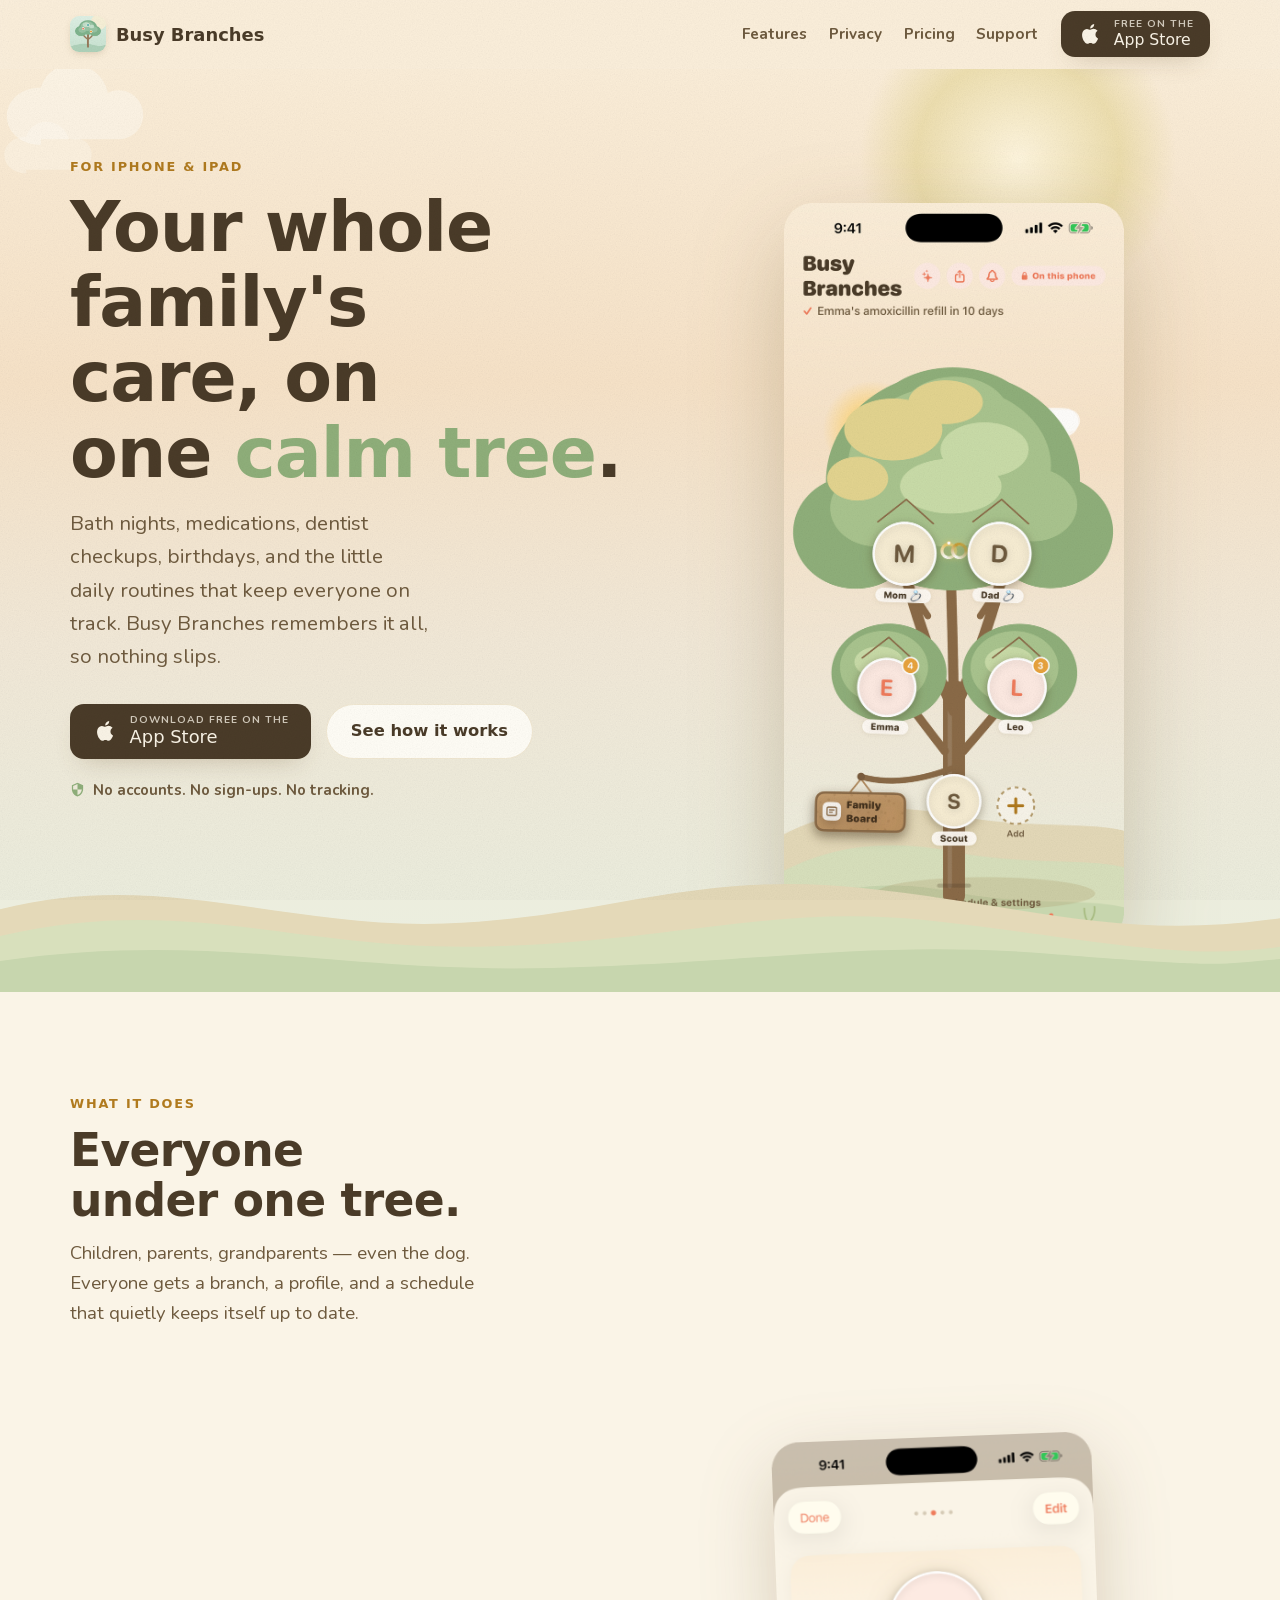
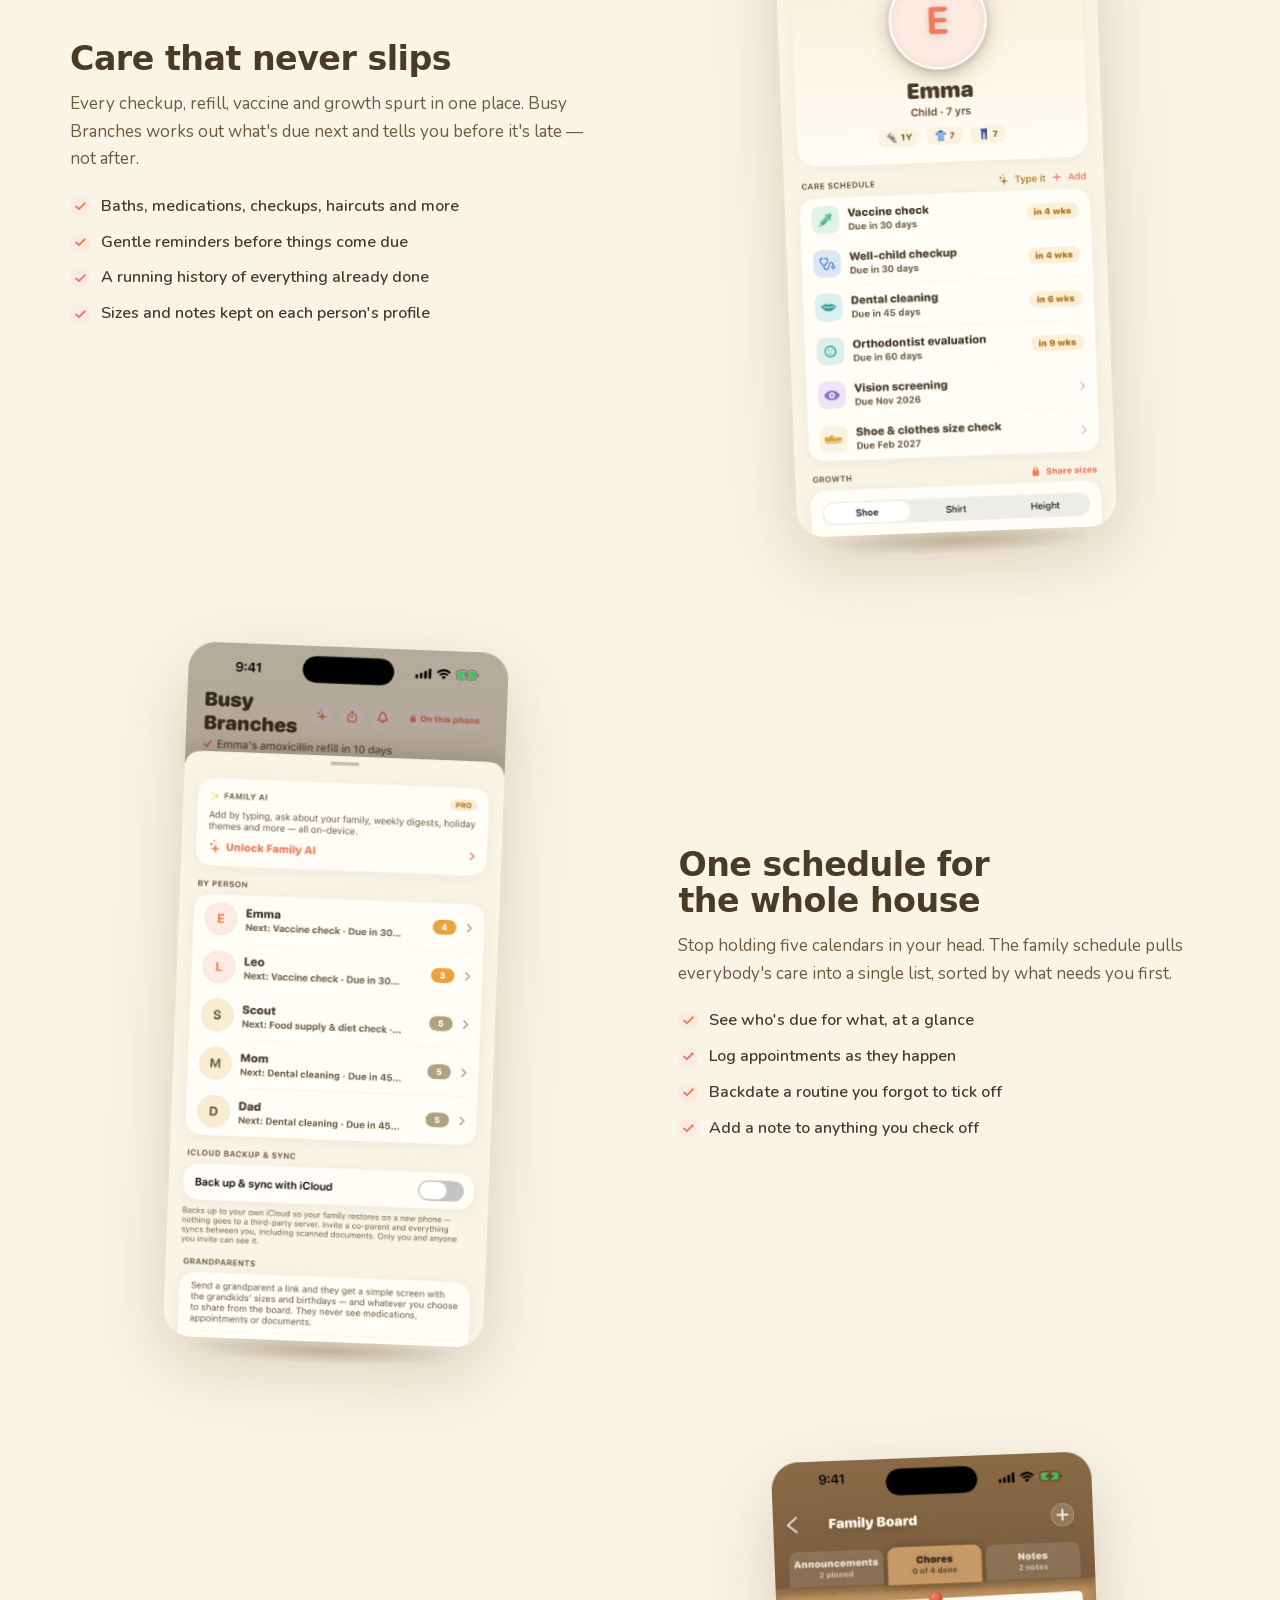
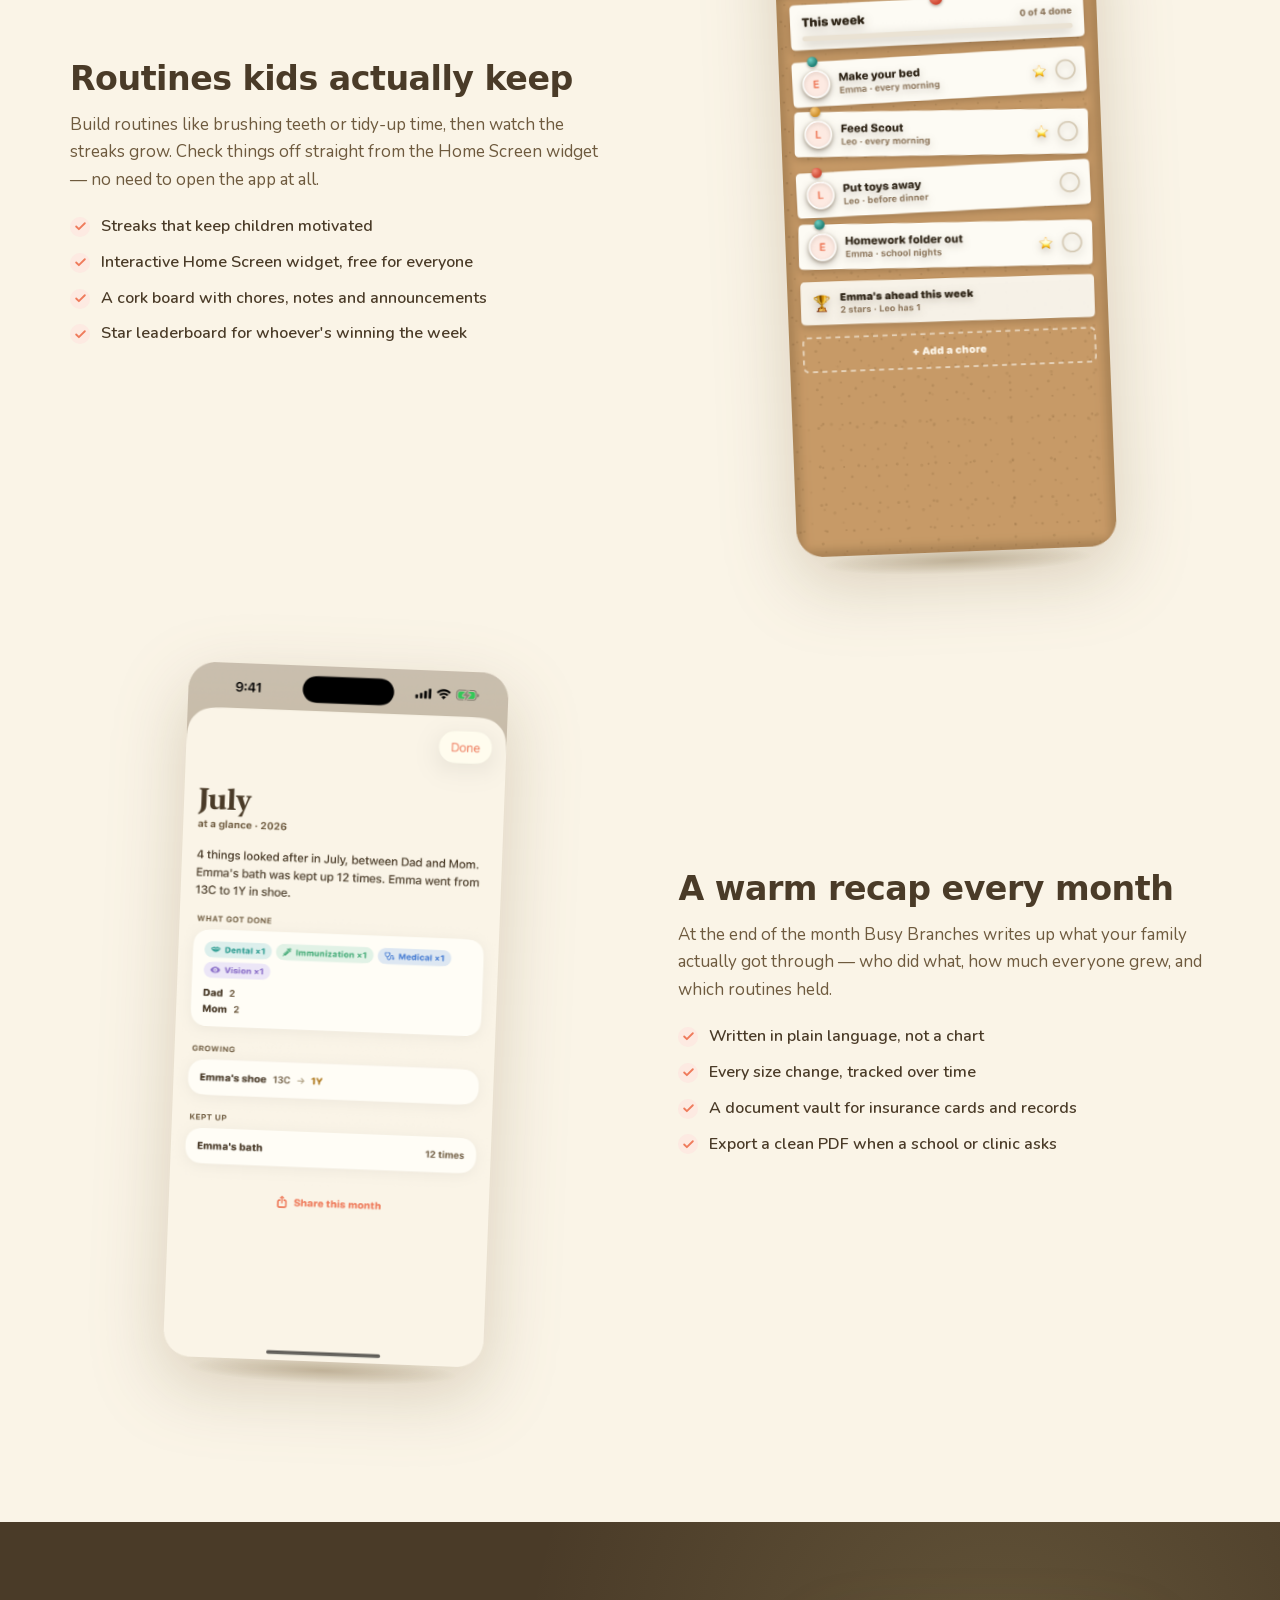
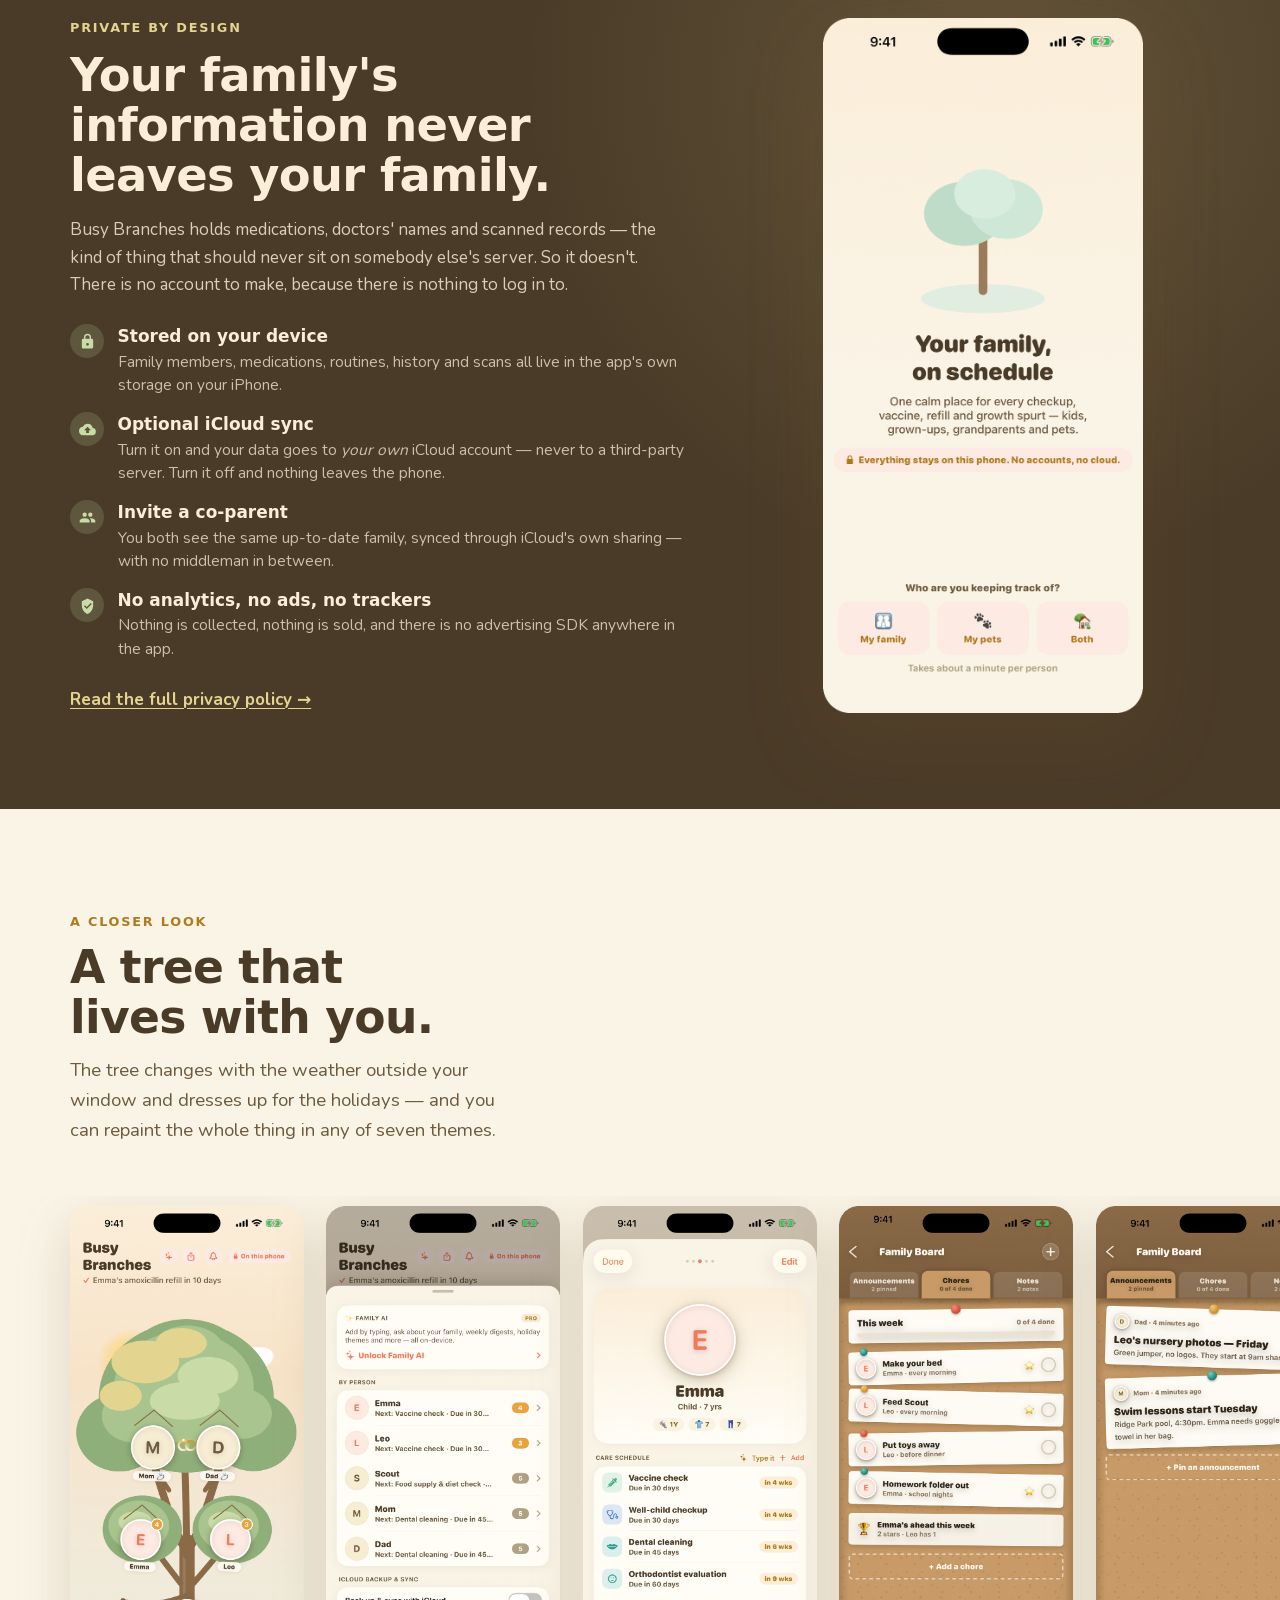
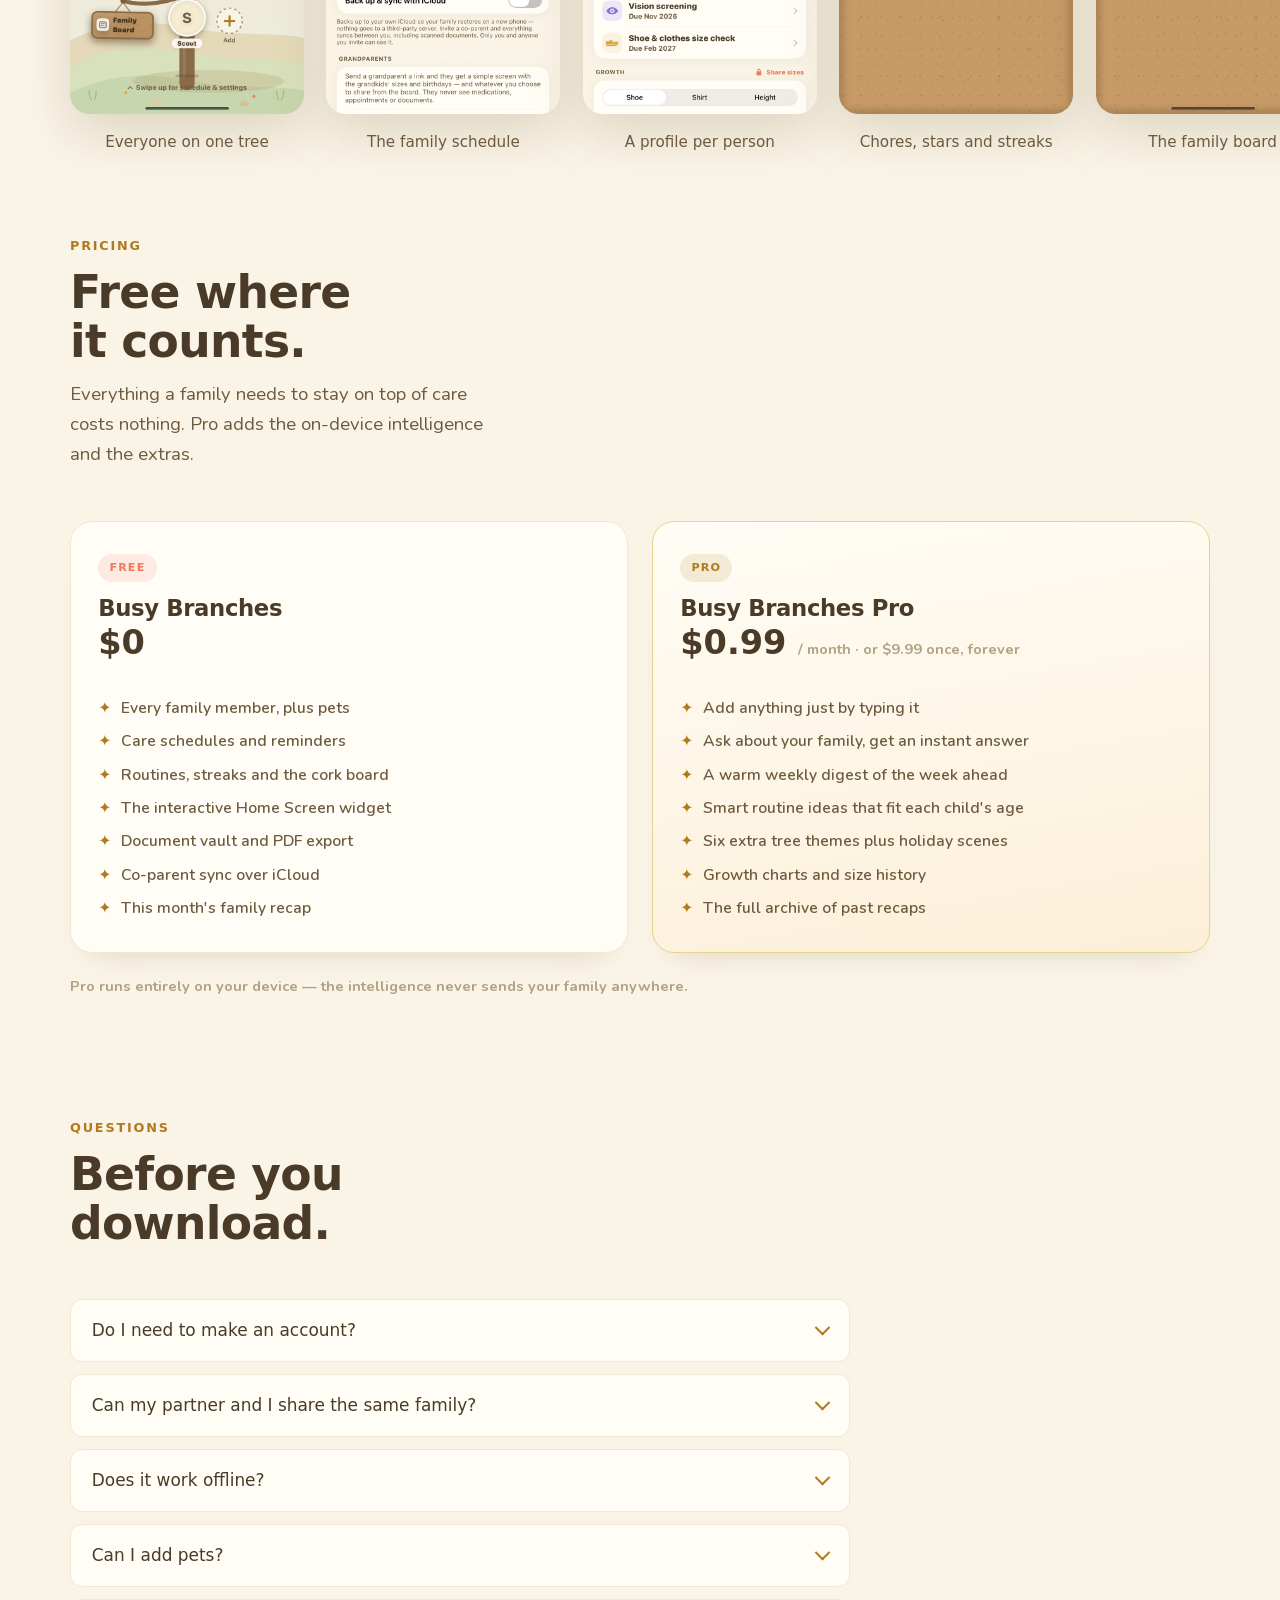
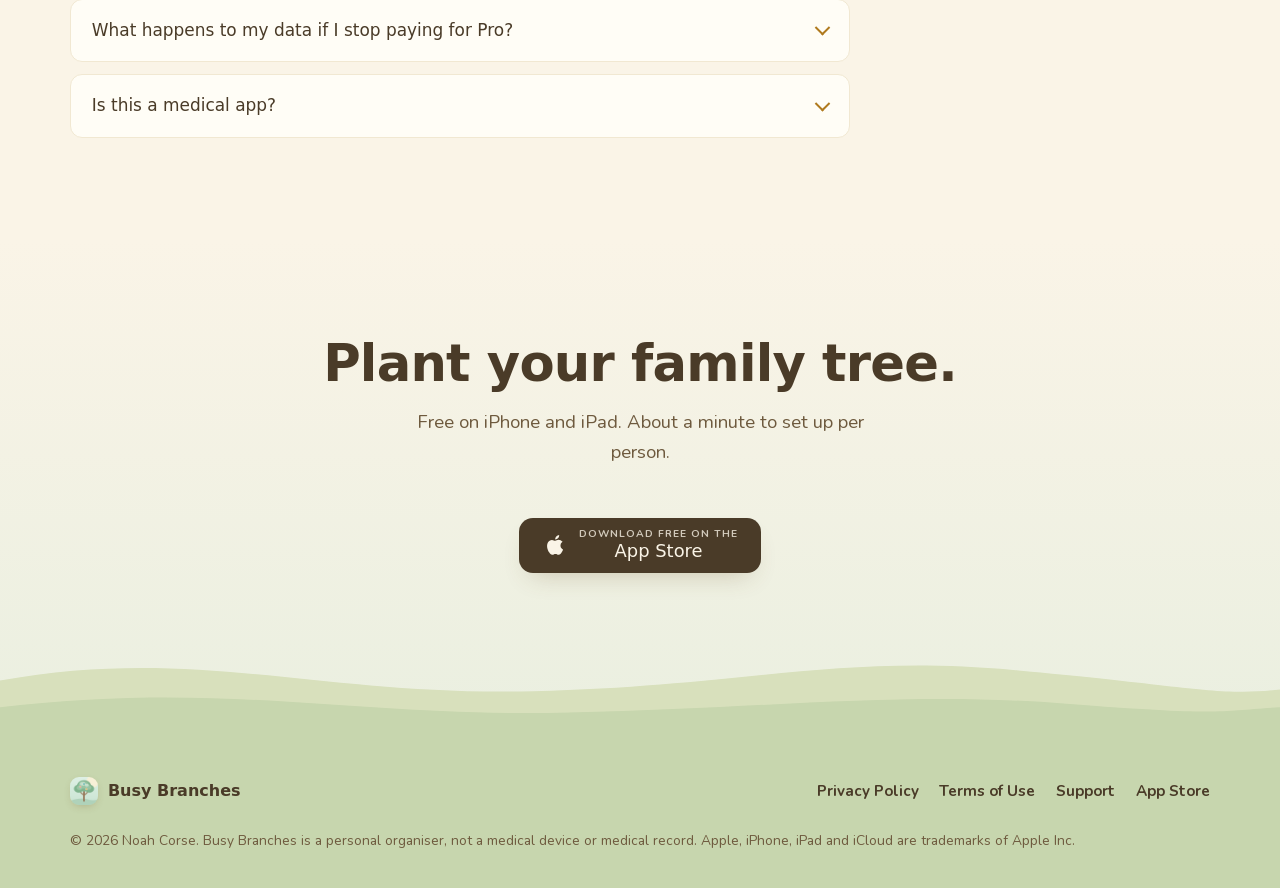
==== commit 1d9316de: "Replace listing screenshots with fresh captures from the current build The previous images came off " ====
--- a/index.html
+++ b/index.html
@@ -70,7 +70,7 @@
     </div>
 
     <div class="hero-shot reveal d2">
-      <img src="assets/shots/01-family-tree.png" alt="The Busy Branches home screen: a family tree with Sarah, David, Ruth, Emma, Leo and the dog Biscuit hanging on its branches." width="725" height="1452" fetchpriority="high">
+      <img src="assets/shots/01-family-tree.png" alt="The Busy Branches home screen: Mom, Dad, Emma, Leo and the dog Scout hanging on a family tree, with a Family Board tag on the trunk." width="740" height="1607" fetchpriority="high">
     </div>
   </div>
 
@@ -103,7 +103,7 @@
       </div>
       <div class="feature-media reveal d1">
         <div class="phone tilt">
-          <img src="assets/shots/03-schedules.png" alt="Emma's profile showing what's coming up, her medications with a supply bar, and her past checkups." loading="lazy" width="723" height="1452">
+          <img src="assets/shots/03-member-profile.png" alt="Emma's profile: her care schedule with a vaccine check, well-child checkup, dental cleaning and shoe-size check, plus her growth history." loading="lazy" width="740" height="1607">
         </div>
       </div>
     </div>
@@ -121,7 +121,7 @@
       </div>
       <div class="feature-media reveal d1">
         <div class="phone tilt">
-          <img src="assets/shots/04-family-schedule.png" alt="The family schedule, listing what every member of the household is due for." loading="lazy" width="723" height="1451">
+          <img src="assets/shots/04-family-schedule.png" alt="The family schedule, listing what Emma, Leo, Scout, Mom and Dad are each due for next." loading="lazy" width="740" height="1607">
         </div>
       </div>
     </div>
@@ -139,25 +139,25 @@
       </div>
       <div class="feature-media reveal d1">
         <div class="phone tilt">
-          <img src="assets/shots/05-reminders.png" alt="Busy Branches reminders arriving before things come due." loading="lazy" width="723" height="1452">
+          <img src="assets/shots/05-chores-board.png" alt="The chores board: make your bed, feed Scout, put toys away and homework folder out, with stars and a weekly leaderboard." loading="lazy" width="740" height="1607">
         </div>
       </div>
     </div>
 
     <div class="feature">
       <div class="feature-text reveal">
-        <h3>A vault for the paperwork</h3>
-        <p>Snap the insurance card, the vaccination record, the school enrolment form. They're filed under the right person and they never leave the device.</p>
+        <h3>A warm recap every month</h3>
+        <p>At the end of the month Busy Branches writes up what your family actually got through — who did what, how much everyone grew, and which routines held.</p>
         <ul class="feature-list">
-          <li>Scan straight from the camera</li>
-          <li>Organised by family member</li>
-          <li>Text read on-device, so scans stay searchable</li>
+          <li>Written in plain language, not a chart</li>
+          <li>Every size change, tracked over time</li>
+          <li>A document vault for insurance cards and records</li>
           <li>Export a clean PDF when a school or clinic asks</li>
         </ul>
       </div>
       <div class="feature-media reveal d1">
         <div class="phone tilt">
-          <img src="assets/shots/06-document-vault.png" alt="Emma's document vault holding an insurance card, vaccination record, school enrolment form and allergy action plan." loading="lazy" width="723" height="1452">
+          <img src="assets/shots/06-monthly-recap.png" alt="July at a glance: four things looked after between Dad and Mom, Emma's shoe size going from 13C to 1Y, and her bath kept up twelve times." loading="lazy" width="740" height="1607">
         </div>
       </div>
     </div>
@@ -193,7 +193,7 @@
     </div>
     <div class="reveal d2">
       <div class="phone">
-        <img src="assets/shots/02-privacy.png" alt="The Busy Branches welcome screen, promising that everything stays on this phone with no accounts and no cloud." loading="lazy" width="665" height="1434">
+        <img src="assets/shots/02-welcome.png" alt="The Busy Branches welcome screen: “Your family, on schedule”, with a badge reading everything stays on this phone, no accounts, no cloud." loading="lazy" width="740" height="1607">
       </div>
     </div>
   </div>
@@ -209,13 +209,13 @@
     </div>
   </div>
   <div class="rail reveal d1">
-    <figure><img src="assets/shots/01-family-tree.png" alt="The family tree home screen." loading="lazy"><figcaption>Everyone on one tree</figcaption></figure>
-    <figure><img src="assets/shots/04-family-schedule.png" alt="The family schedule." loading="lazy"><figcaption>The family schedule</figcaption></figure>
-    <figure><img src="assets/shots/03-schedules.png" alt="A member profile." loading="lazy"><figcaption>A profile per person</figcaption></figure>
-    <figure><img src="assets/shots/05-reminders.png" alt="Reminders arriving before things come due." loading="lazy"><figcaption>Reminders before it's late</figcaption></figure>
-    <figure><img src="assets/shots/06-document-vault.png" alt="The document vault." loading="lazy"><figcaption>The document vault</figcaption></figure>
-    <figure><img src="assets/shots/07-weather.png" alt="The tree in real weather." loading="lazy"><figcaption>Real weather on the tree</figcaption></figure>
-    <figure><img src="assets/shots/08-holidays.png" alt="The tree dressed for the holidays." loading="lazy"><figcaption>Dressed for the holidays</figcaption></figure>
+    <figure><img src="assets/shots/01-family-tree.png" alt="The family tree home screen." loading="lazy" width="740" height="1607"><figcaption>Everyone on one tree</figcaption></figure>
+    <figure><img src="assets/shots/04-family-schedule.png" alt="The family schedule." loading="lazy" width="740" height="1607"><figcaption>The family schedule</figcaption></figure>
+    <figure><img src="assets/shots/03-member-profile.png" alt="A member profile." loading="lazy" width="740" height="1607"><figcaption>A profile per person</figcaption></figure>
+    <figure><img src="assets/shots/05-chores-board.png" alt="The chores board with stars." loading="lazy" width="740" height="1607"><figcaption>Chores, stars and streaks</figcaption></figure>
+    <figure><img src="assets/shots/07-family-board.png" alt="The family cork board." loading="lazy" width="740" height="1607"><figcaption>The family board</figcaption></figure>
+    <figure><img src="assets/shots/06-monthly-recap.png" alt="The monthly recap." loading="lazy" width="740" height="1607"><figcaption>Your month, written up</figcaption></figure>
+    <figure><img src="assets/shots/08-holiday-tree.png" alt="The tree dressed for Christmas." loading="lazy" width="740" height="1607"><figcaption>Dressed for the holidays</figcaption></figure>
   </div>
 </section>
 
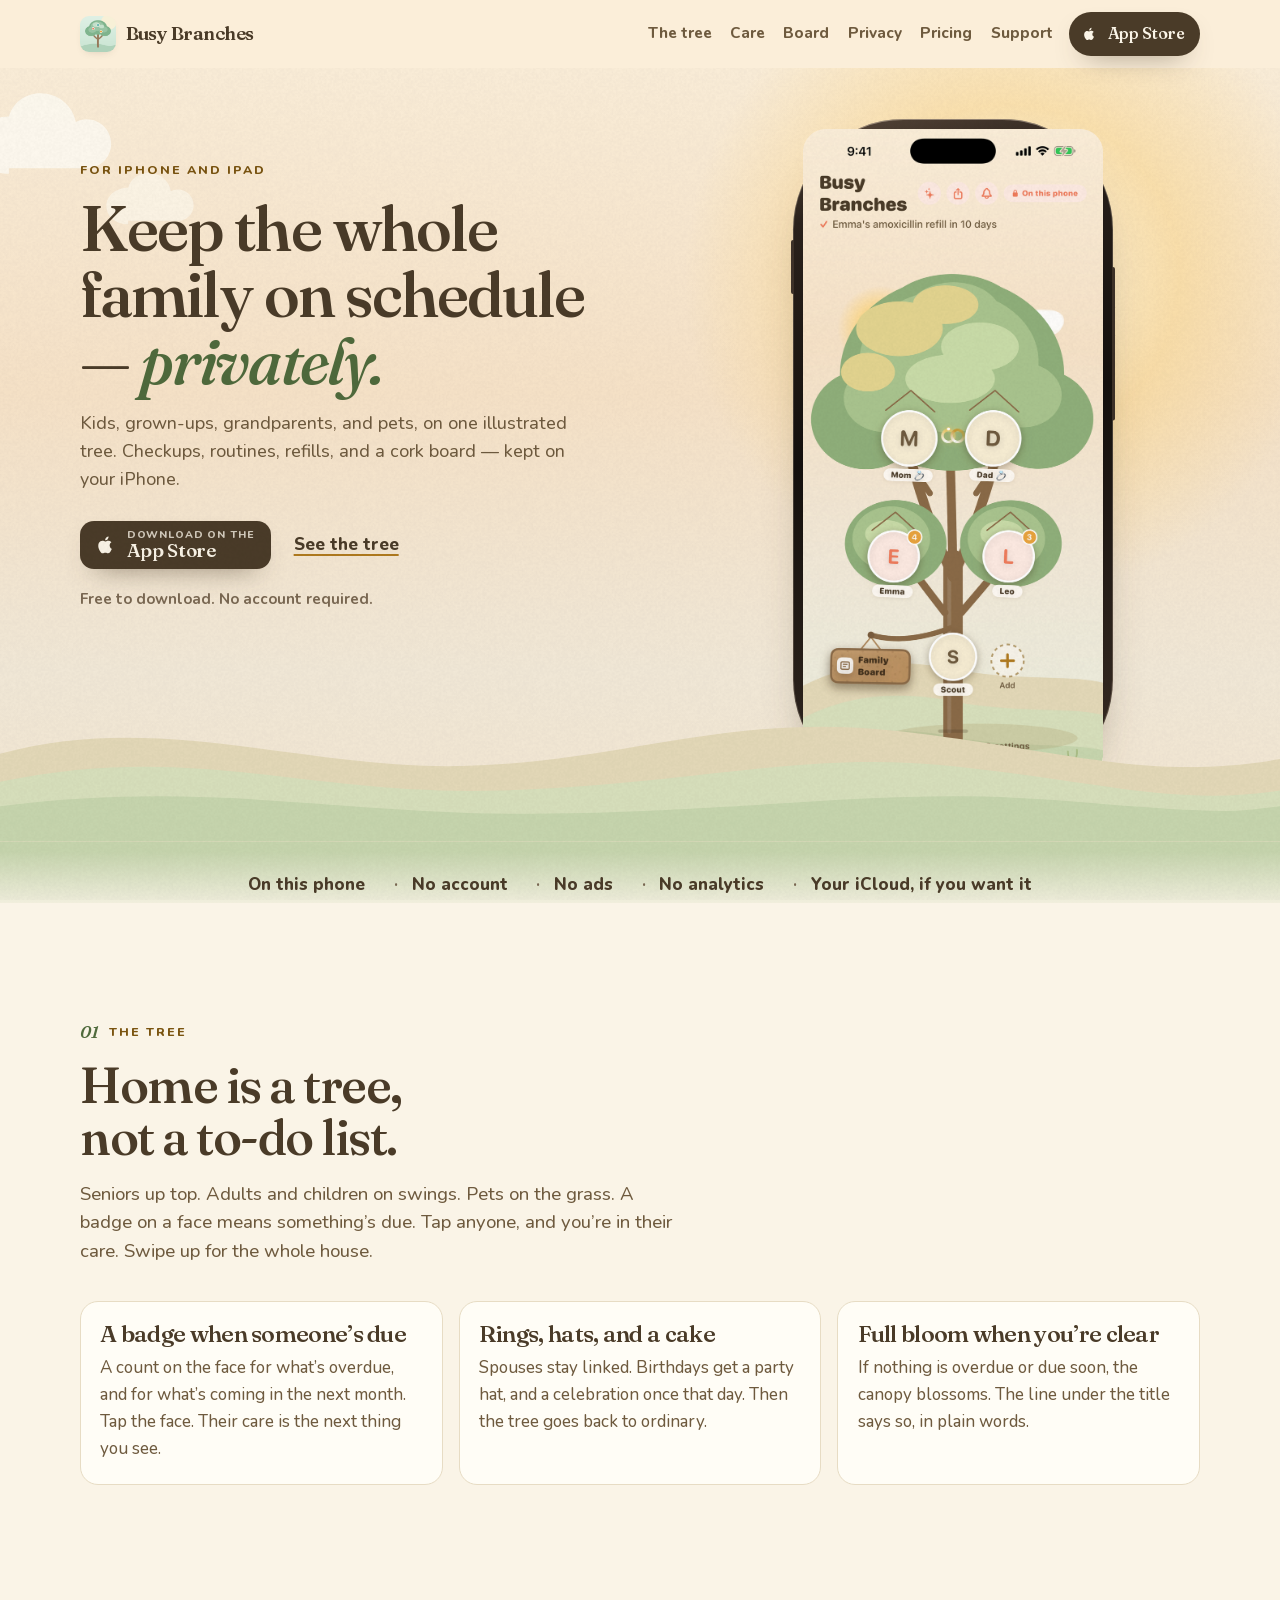
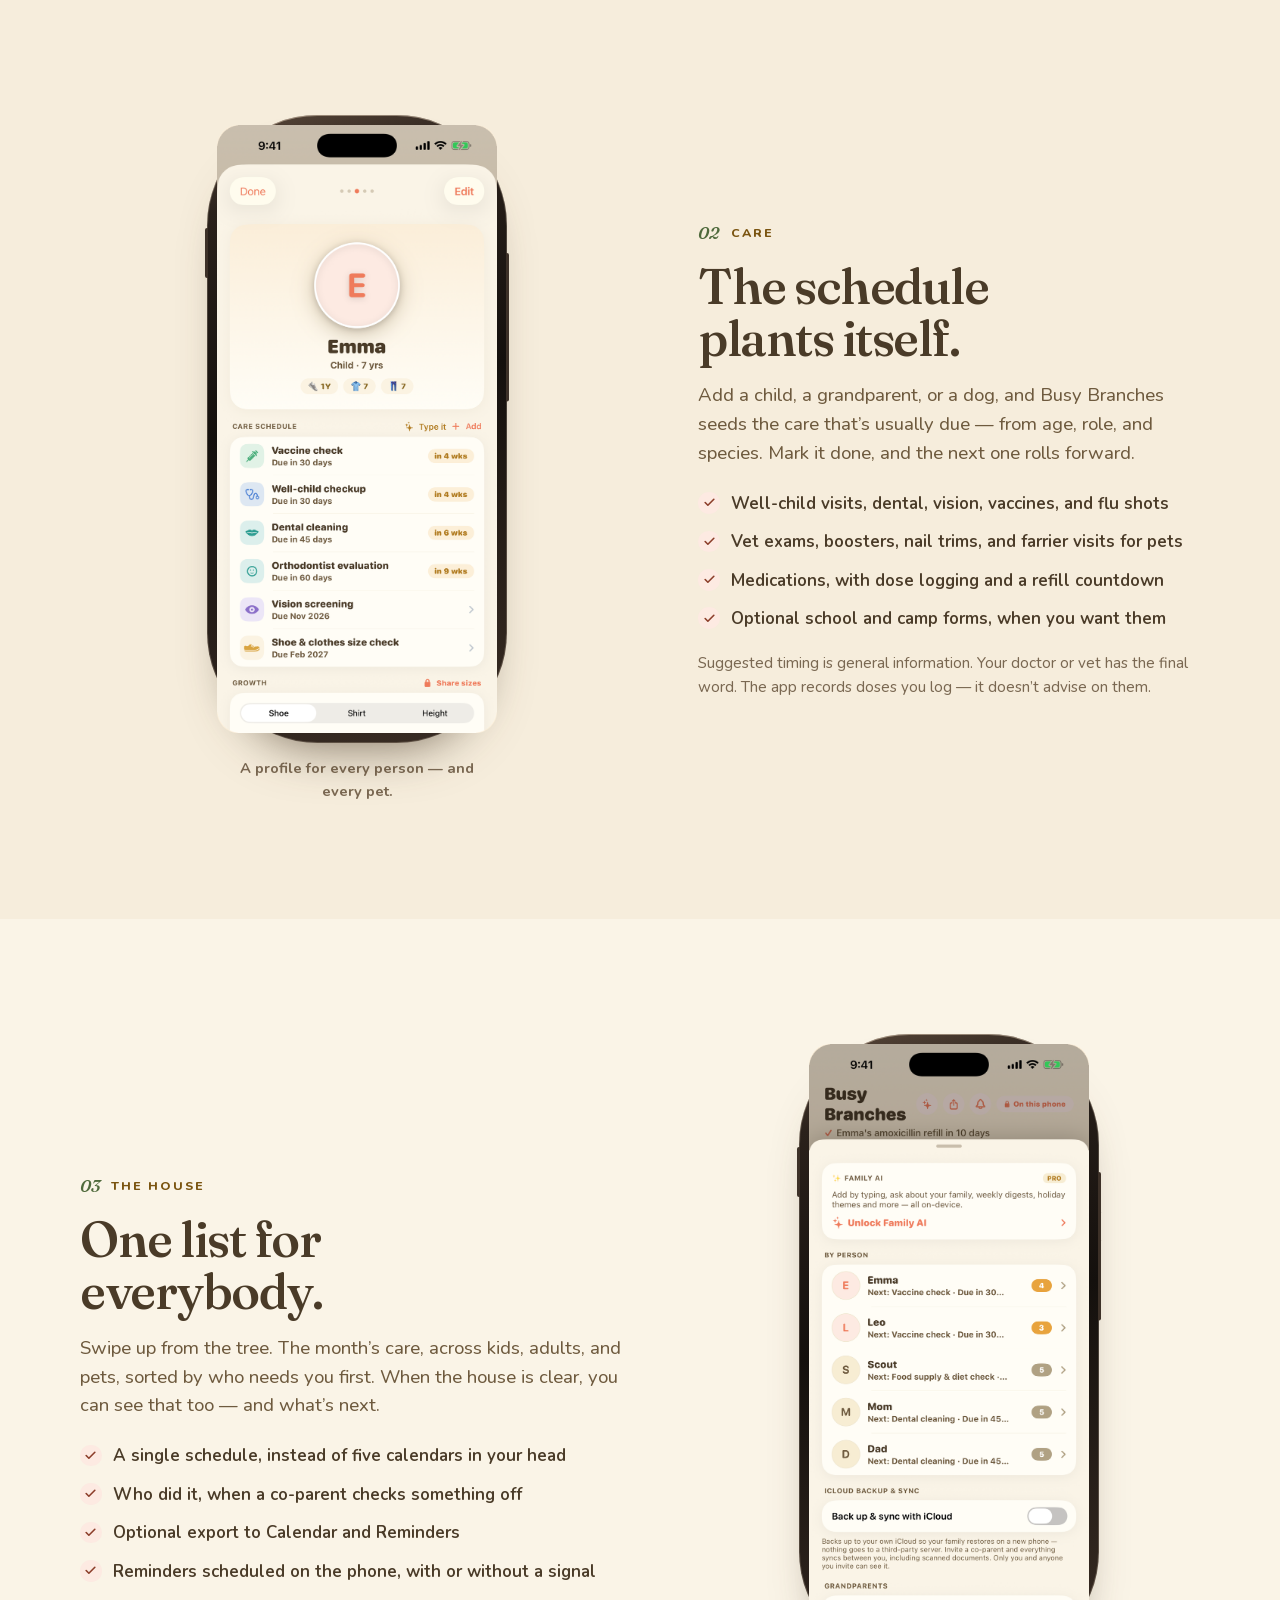
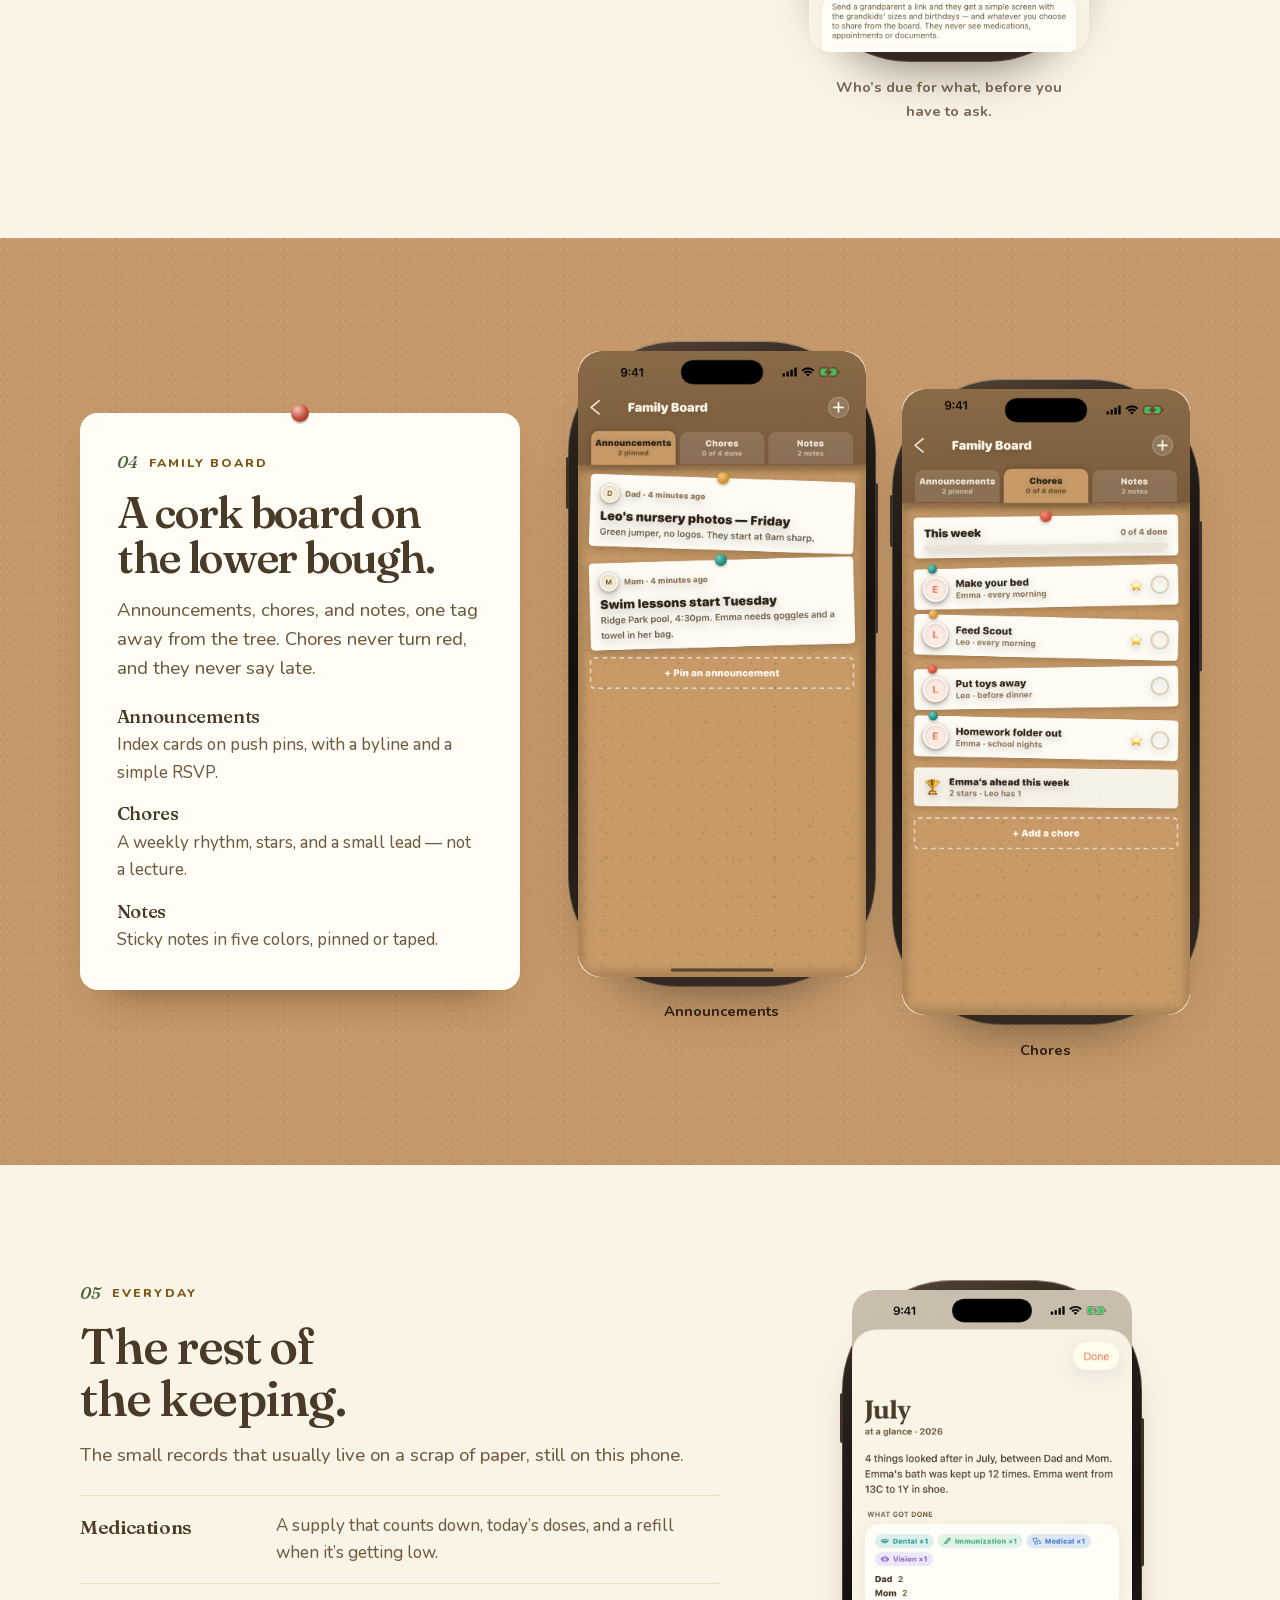
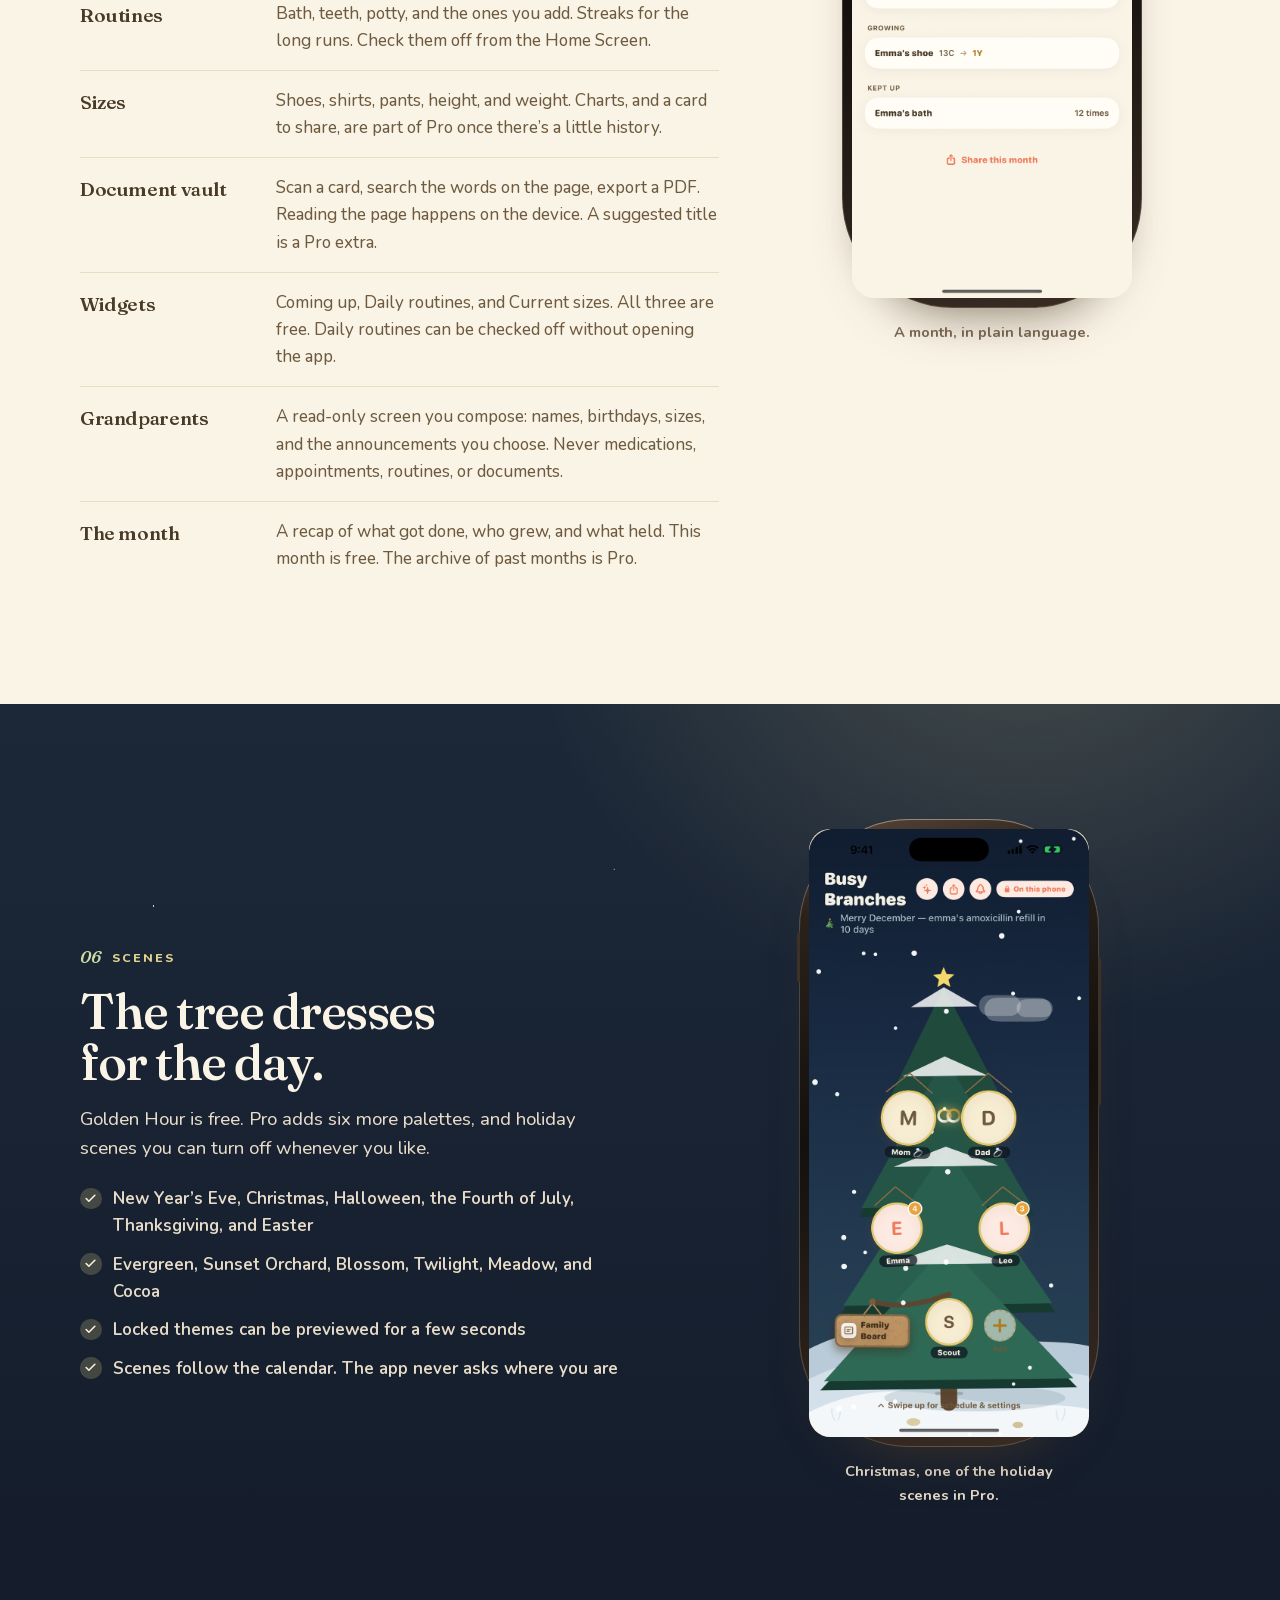
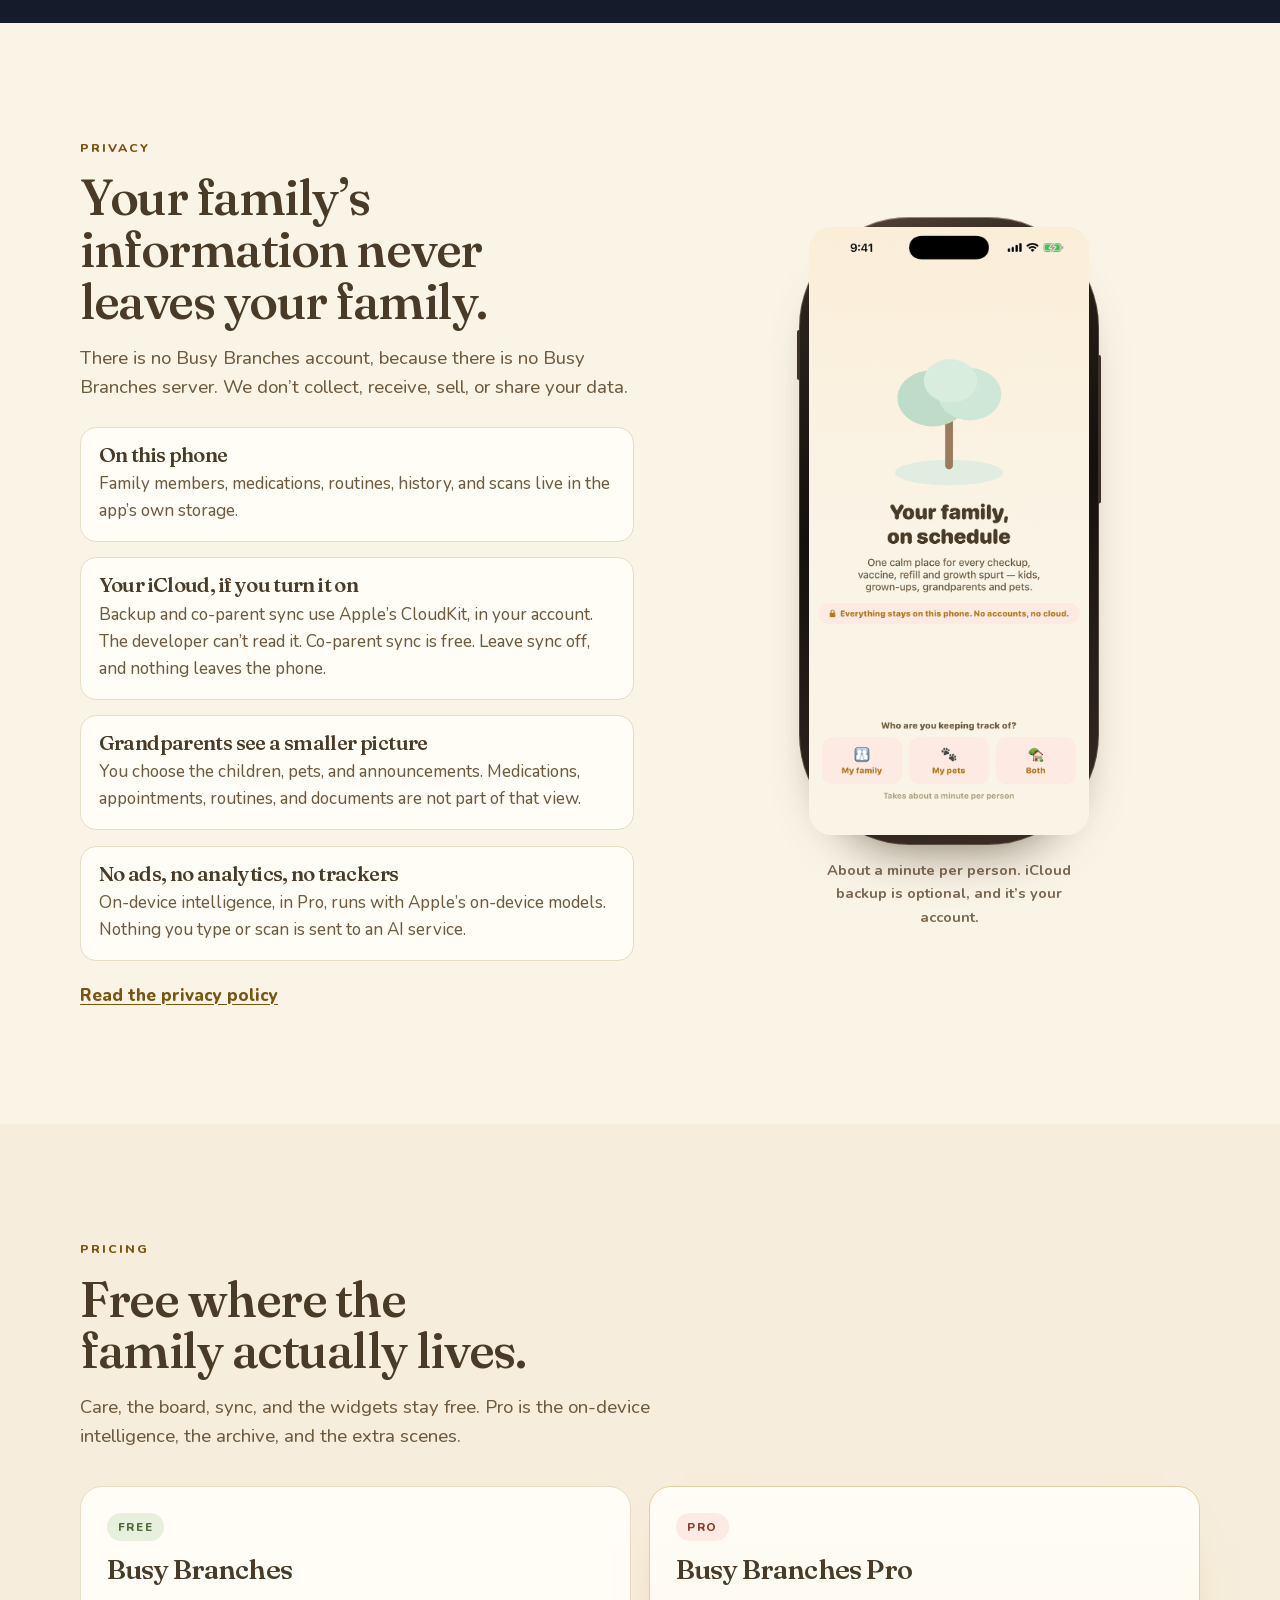
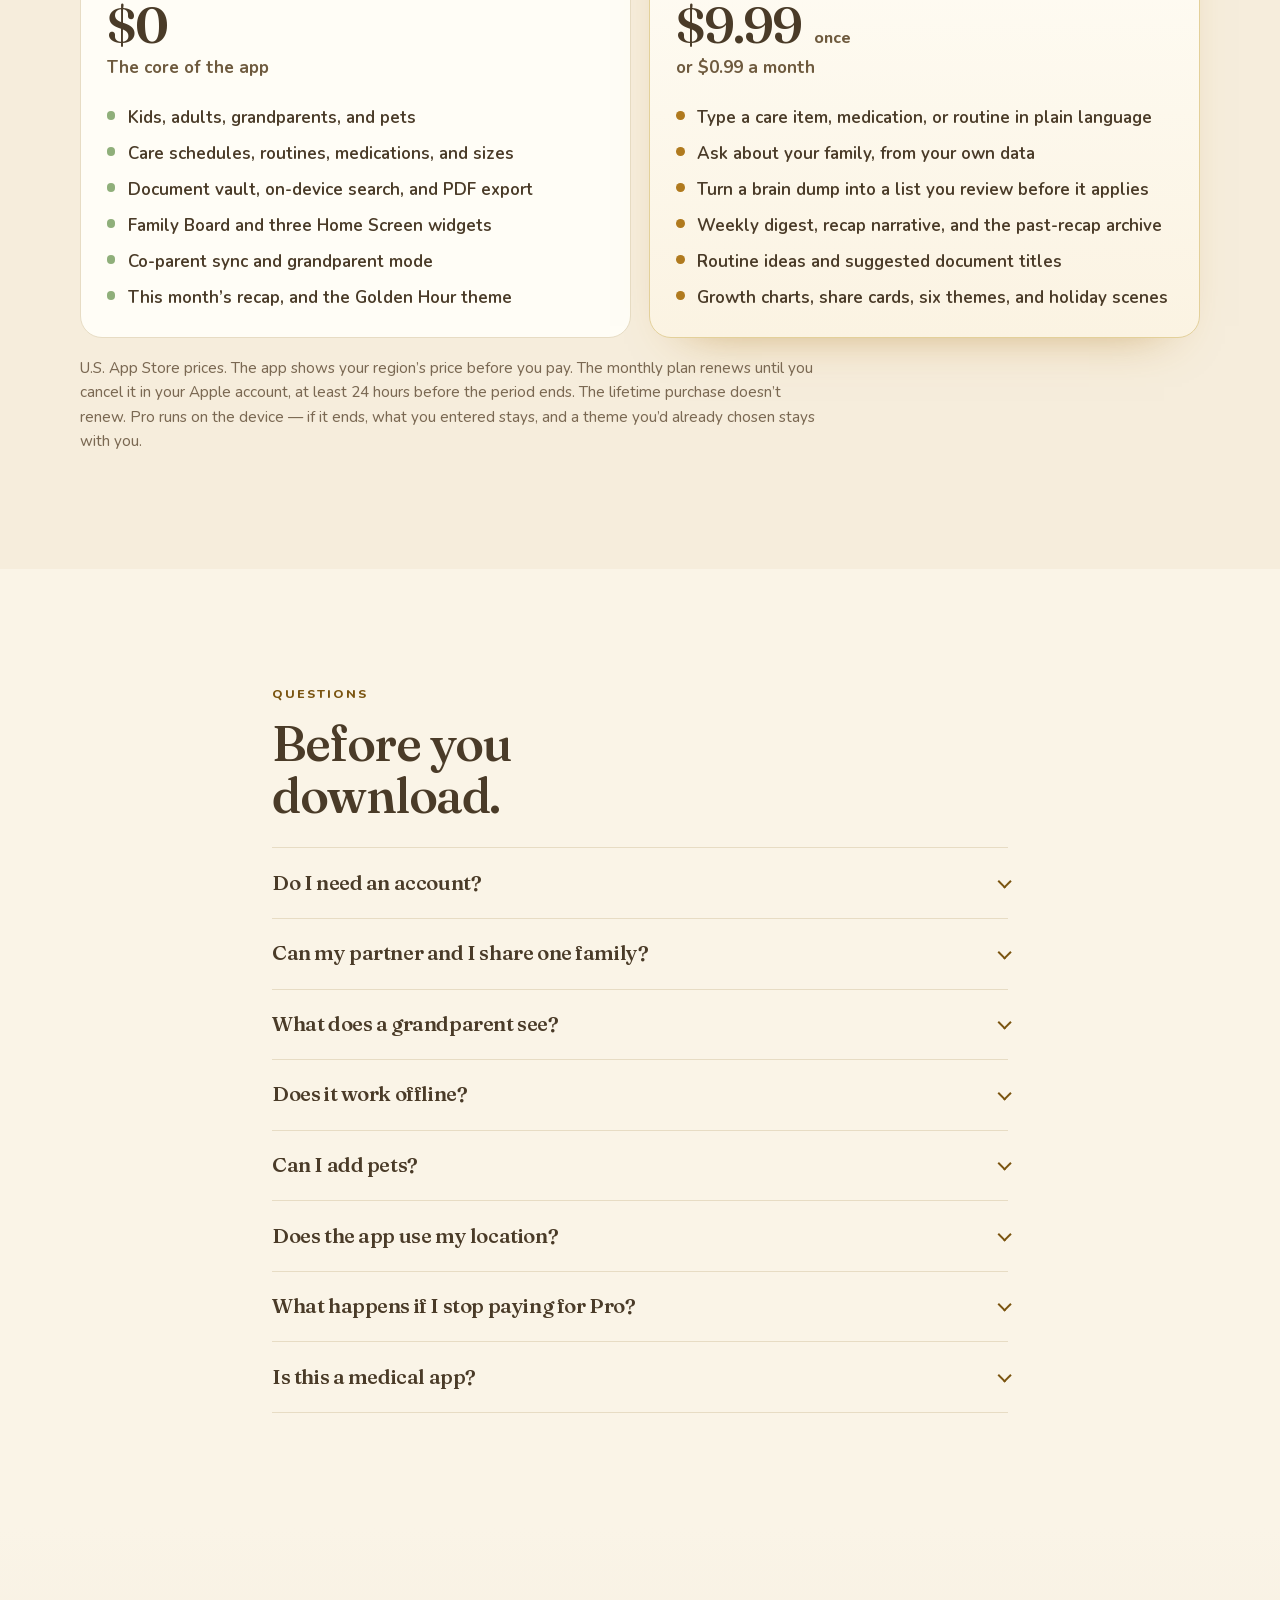
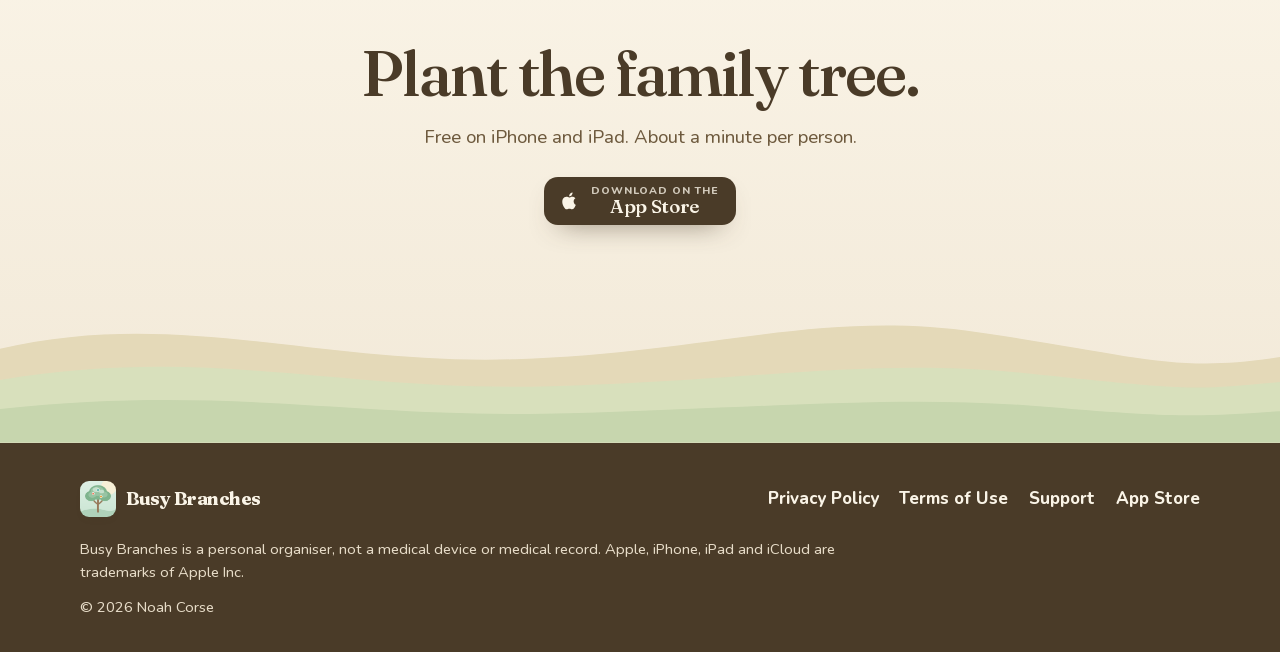
==== commit d59a081a: "Redesign the Busy Branches marketing site Rebuild the static GitHub Pages site as a Golden Hour prod" ====
--- a/index.html
+++ b/index.html
@@ -3,373 +3,451 @@
 <head>
 <meta charset="utf-8">
 <meta name="viewport" content="width=device-width, initial-scale=1">
-<title>Busy Branches — your whole family's care, in one calm place</title>
-<meta name="description" content="Busy Branches keeps your whole family's care in one calm, private place — kids, grown-ups, even the pets. Baths, medications, checkups, routines and birthdays, all on one family tree. No accounts, no tracking. Free on iPhone and iPad.">
+<title>Busy Branches — Keep the whole family on schedule, privately</title>
+<meta name="description" content="Keep the whole family on schedule — privately. Busy Branches is an on-device iOS organizer for checkups, routines, medications, and pets. No accounts, no ads, no analytics.">
 <meta name="theme-color" content="#FBEED9">
 <link rel="icon" href="assets/appicon.png">
 <link rel="apple-touch-icon" href="assets/appicon.png">
 <link rel="canonical" href="https://ncorse-create.github.io/busybranches/">
 <meta property="og:type" content="website">
-<meta property="og:title" content="Busy Branches — your whole family's care, in one calm place">
-<meta property="og:description" content="Baths, medications, checkups, routines and birthdays — for kids, grown-ups and pets. No accounts, no tracking. Free on iPhone and iPad.">
-<meta property="og:image" content="https://ncorse-create.github.io/busybranches/assets/appicon.png">
+<meta property="og:site_name" content="Busy Branches">
+<meta property="og:title" content="Busy Branches — Keep the whole family on schedule, privately">
+<meta property="og:description" content="An illustrated family tree for checkups, routines, refills, and pets. On your iPhone. No accounts, no ads, no analytics.">
+<meta property="og:url" content="https://ncorse-create.github.io/busybranches/">
+<meta property="og:image" content="https://ncorse-create.github.io/busybranches/assets/og.png">
+<meta property="og:image:width" content="1200">
+<meta property="og:image:height" content="630">
+<meta property="og:image:alt" content="Busy Branches: an illustrated family tree on an iPhone, with the line Keep the whole family on schedule — privately.">
 <meta name="twitter:card" content="summary_large_image">
-<script>document.documentElement.className += " js";</script>
+<meta name="twitter:title" content="Busy Branches — Keep the whole family on schedule, privately">
+<meta name="twitter:description" content="An illustrated family tree for checkups, routines, refills, and pets. On your iPhone. No accounts, no ads, no analytics.">
+<meta name="twitter:image" content="https://ncorse-create.github.io/busybranches/assets/og.png">
+<link rel="preload" href="assets/fonts/Fraunces-roman.woff2" as="font" type="font/woff2" crossorigin>
+<link rel="preload" href="assets/fonts/Nunito-latin.woff2" as="font" type="font/woff2" crossorigin>
+<link rel="preload" href="assets/shots/01-family-tree.png" as="image">
+<script>document.documentElement.classList.add("js");</script>
 <link rel="stylesheet" href="assets/css/site.css">
+<script type="application/ld+json">
+{
+  "@context": "https://schema.org",
+  "@type": "SoftwareApplication",
+  "name": "Busy Branches",
+  "operatingSystem": "iOS",
+  "applicationCategory": "LifestyleApplication",
+  "description": "Keep the whole family on schedule — privately. An on-device family care organizer for iPhone and iPad.",
+  "downloadUrl": "https://apps.apple.com/us/app/busy-branches/id6788784436",
+  "offers": [
+    { "@type": "Offer", "price": "0", "priceCurrency": "USD" },
+    { "@type": "Offer", "price": "0.99", "priceCurrency": "USD" },
+    { "@type": "Offer", "price": "9.99", "priceCurrency": "USD" }
+  ]
+}
+</script>
 </head>
 <body>
-
+<a class="skip" href="#main">Skip to content</a>
 <header class="nav" id="nav">
-  <div class="wrap nav-in">
+  <div class="nav-bar">
     <a class="brand" href="./">
       <img src="assets/appicon.png" alt="" width="36" height="36">
-      Busy Branches
+      <span>Busy Branches</span>
     </a>
-    <nav class="nav-links">
-      <a href="#features">Features</a>
+    <nav class="nav-desktop" aria-label="Primary">
+      <a href="#tree">The tree</a>
+      <a href="#care">Care</a>
+      <a href="#board">Board</a>
       <a href="#privacy">Privacy</a>
       <a href="#pricing">Pricing</a>
       <a href="support.html">Support</a>
     </nav>
-    <a class="store" href="https://apps.apple.com/us/app/busy-branches/id6788784436">
+    <a class="store store-nav" href="https://apps.apple.com/us/app/busy-branches/id6788784436">
       <svg viewBox="0 0 24 24" aria-hidden="true"><path d="M17.05 12.54c-.02-2.3 1.88-3.4 1.96-3.46-1.07-1.56-2.73-1.78-3.32-1.8-1.41-.14-2.76.83-3.48.83-.72 0-1.83-.81-3-.79-1.55.02-2.97.9-3.76 2.28-1.6 2.78-.41 6.9 1.15 9.16.76 1.1 1.67 2.34 2.86 2.3 1.15-.05 1.58-.74 2.97-.74s1.78.74 3 .72c1.24-.02 2.02-1.13 2.78-2.24.87-1.28 1.23-2.52 1.25-2.59-.03-.01-2.4-.92-2.41-3.67zM14.9 5.6c.63-.77 1.06-1.83.94-2.9-.91.04-2.01.61-2.66 1.37-.59.68-1.1 1.76-.96 2.8 1.01.08 2.05-.51 2.68-1.27z"/></svg>
-      <span><span class="k">Free on the</span><span class="v">App Store</span></span>
+      <span class="store-text"><span class="k">Download on the</span><span class="v">App Store</span></span>
     </a>
+    <details class="nav-menu">
+      <summary>
+        <span class="sr-only">Menu</span>
+        <span class="burger" aria-hidden="true"><span></span><span></span><span></span></span>
+      </summary>
+      <nav class="nav-sheet" aria-label="Primary">
+        <a href="#tree">The tree</a>
+        <a href="#care">Care</a>
+        <a href="#board">Board</a>
+        <a href="#privacy">Privacy</a>
+        <a href="#pricing">Pricing</a>
+        <a href="support.html">Support</a>
+        <a class="store" href="https://apps.apple.com/us/app/busy-branches/id6788784436">
+          <svg viewBox="0 0 24 24" aria-hidden="true"><path d="M17.05 12.54c-.02-2.3 1.88-3.4 1.96-3.46-1.07-1.56-2.73-1.78-3.32-1.8-1.41-.14-2.76.83-3.48.83-.72 0-1.83-.81-3-.79-1.55.02-2.97.9-3.76 2.28-1.6 2.78-.41 6.9 1.15 9.16.76 1.1 1.67 2.34 2.86 2.3 1.15-.05 1.58-.74 2.97-.74s1.78.74 3 .72c1.24-.02 2.02-1.13 2.78-2.24.87-1.28 1.23-2.52 1.25-2.59-.03-.01-2.4-.92-2.41-3.67zM14.9 5.6c.63-.77 1.06-1.83.94-2.9-.91.04-2.01.61-2.66 1.37-.59.68-1.1 1.76-.96 2.8 1.01.08 2.05-.51 2.68-1.27z"/></svg>
+          <span class="store-text"><span class="k">Download on the</span><span class="v">App Store</span></span>
+        </a>
+      </nav>
+    </details>
   </div>
 </header>
 
-<main>
-
-<!-- ────────────────────────────── hero ────────────────────────────── -->
-<section class="hero">
-  <div class="hero-sun" aria-hidden="true"></div>
-
-  <svg class="cloud c1" style="left:0" viewBox="0 0 110 62" aria-hidden="true">
-    <path d="M30 60c-14 0-25-9-25-21S16 18 30 18c3-10 12-17 23-17 13 0 24 9 26 21 2-1 5-2 8-2 10 0 18 8 18 18s-8 18-18 18H30z"/>
-  </svg>
-  <svg class="cloud c2" style="left:0" viewBox="0 0 110 62" aria-hidden="true">
-    <path d="M30 60c-14 0-25-9-25-21S16 18 30 18c3-10 12-17 23-17 13 0 24 9 26 21 2-1 5-2 8-2 10 0 18 8 18 18s-8 18-18 18H30z"/>
-  </svg>
-
-  <div class="wrap hero-grid">
-    <div class="hero-copy">
-      <p class="eyebrow reveal">For iPhone &amp; iPad</p>
-      <h1 class="reveal d1">Your whole family's care, on one&nbsp;<span class="leaf">calm tree</span>.</h1>
-      <p class="lede reveal d2">Bath nights, medications, dentist checkups, birthdays, and the little daily routines that keep everyone on track. Busy Branches remembers it all, so nothing slips.</p>
-      <div class="hero-cta reveal d3">
-        <a class="store" href="https://apps.apple.com/us/app/busy-branches/id6788784436">
-          <svg viewBox="0 0 24 24" aria-hidden="true"><path d="M17.05 12.54c-.02-2.3 1.88-3.4 1.96-3.46-1.07-1.56-2.73-1.78-3.32-1.8-1.41-.14-2.76.83-3.48.83-.72 0-1.83-.81-3-.79-1.55.02-2.97.9-3.76 2.28-1.6 2.78-.41 6.9 1.15 9.16.76 1.1 1.67 2.34 2.86 2.3 1.15-.05 1.58-.74 2.97-.74s1.78.74 3 .72c1.24-.02 2.02-1.13 2.78-2.24.87-1.28 1.23-2.52 1.25-2.59-.03-.01-2.4-.92-2.41-3.67zM14.9 5.6c.63-.77 1.06-1.83.94-2.9-.91.04-2.01.61-2.66 1.37-.59.68-1.1 1.76-.96 2.8 1.01.08 2.05-.51 2.68-1.27z"/></svg>
-          <span><span class="k">Download free on the</span><span class="v">App Store</span></span>
-        </a>
-        <a class="btn btn-ghost" href="#features">See how it works</a>
-      </div>
-      <p class="hero-note reveal d4">
-        <svg viewBox="0 0 24 24" aria-hidden="true"><path d="M12 1 3 5v6c0 5.5 3.8 10.7 9 12 5.2-1.3 9-6.5 9-12V5l-9-4zm0 10.99h7c-.53 4.12-3.28 7.79-7 8.94V12H5V6.3l7-3.11v8.8z"/></svg>
-        No accounts. No sign-ups. No tracking.
-      </p>
-    </div>
-
-    <div class="hero-shot reveal d2">
-      <img src="assets/shots/01-family-tree.png" alt="The Busy Branches home screen: Mom, Dad, Emma, Leo and the dog Scout hanging on a family tree, with a Family Board tag on the trunk." width="740" height="1607" fetchpriority="high">
-    </div>
-  </div>
-
-  <svg class="hero-hills" viewBox="0 0 1440 190" preserveAspectRatio="none" aria-hidden="true">
-    <path fill="#E4D9B8" d="M0 96c180-46 320 22 500 16s280-60 470-40 290 60 470 34v84H0z"/>
-    <path fill="#D8E0BC" d="M0 126c210-48 330 16 540 12s330-48 500-30 290 48 400 30v52H0z"/>
-    <path fill="#C7D6AE" d="M0 154c240-34 380 14 620 8s360-32 560-16 190 12 260 6v38H0z"/>
-  </svg>
-</section>
-
-<!-- ────────────────────────────── features ────────────────────────────── -->
-<section class="section" id="features">
-  <div class="wrap">
-    <div class="section-head reveal">
-      <p class="eyebrow">What it does</p>
-      <h2>Everyone under one tree.</h2>
-      <p class="lede">Children, parents, grandparents — even the dog. Everyone gets a branch, a profile, and a schedule that quietly keeps itself up to date.</p>
-    </div>
-
-    <div class="feature">
-      <div class="feature-text reveal">
-        <h3>Care that never slips</h3>
-        <p>Every checkup, refill, vaccine and growth spurt in one place. Busy Branches works out what's due next and tells you before it's late — not after.</p>
-        <ul class="feature-list">
-          <li>Baths, medications, checkups, haircuts and more</li>
-          <li>Gentle reminders before things come due</li>
-          <li>A running history of everything already done</li>
-          <li>Sizes and notes kept on each person's profile</li>
-        </ul>
-      </div>
-      <div class="feature-media reveal d1">
-        <div class="phone tilt">
-          <img src="assets/shots/03-member-profile.png" alt="Emma's profile: her care schedule with a vaccine check, well-child checkup, dental cleaning and shoe-size check, plus her growth history." loading="lazy" width="740" height="1607">
-        </div>
-      </div>
-    </div>
-
-    <div class="feature">
-      <div class="feature-text reveal">
-        <h3>One schedule for the whole house</h3>
-        <p>Stop holding five calendars in your head. The family schedule pulls everybody's care into a single list, sorted by what needs you first.</p>
-        <ul class="feature-list">
-          <li>See who's due for what, at a glance</li>
-          <li>Log appointments as they happen</li>
-          <li>Backdate a routine you forgot to tick off</li>
-          <li>Add a note to anything you check off</li>
-        </ul>
-      </div>
-      <div class="feature-media reveal d1">
-        <div class="phone tilt">
-          <img src="assets/shots/04-family-schedule.png" alt="The family schedule, listing what Emma, Leo, Scout, Mom and Dad are each due for next." loading="lazy" width="740" height="1607">
-        </div>
-      </div>
-    </div>
-
-    <div class="feature">
-      <div class="feature-text reveal">
-        <h3>Routines kids actually keep</h3>
-        <p>Build routines like brushing teeth or tidy-up time, then watch the streaks grow. Check things off straight from the Home Screen widget — no need to open the app at all.</p>
-        <ul class="feature-list">
-          <li>Streaks that keep children motivated</li>
-          <li>Interactive Home Screen widget, free for everyone</li>
-          <li>A cork board with chores, notes and announcements</li>
-          <li>Star leaderboard for whoever's winning the week</li>
-        </ul>
-      </div>
-      <div class="feature-media reveal d1">
-        <div class="phone tilt">
-          <img src="assets/shots/05-chores-board.png" alt="The chores board: make your bed, feed Scout, put toys away and homework folder out, with stars and a weekly leaderboard." loading="lazy" width="740" height="1607">
-        </div>
-      </div>
-    </div>
-
-    <div class="feature">
-      <div class="feature-text reveal">
-        <h3>A warm recap every month</h3>
-        <p>At the end of the month Busy Branches writes up what your family actually got through — who did what, how much everyone grew, and which routines held.</p>
-        <ul class="feature-list">
-          <li>Written in plain language, not a chart</li>
-          <li>Every size change, tracked over time</li>
-          <li>A document vault for insurance cards and records</li>
-          <li>Export a clean PDF when a school or clinic asks</li>
-        </ul>
-      </div>
-      <div class="feature-media reveal d1">
-        <div class="phone tilt">
-          <img src="assets/shots/06-monthly-recap.png" alt="July at a glance: four things looked after between Dad and Mom, Emma's shoe size going from 13C to 1Y, and her bath kept up twelve times." loading="lazy" width="740" height="1607">
-        </div>
-      </div>
-    </div>
-  </div>
-</section>
-
-<!-- ────────────────────────────── privacy band ────────────────────────────── -->
-<section class="band" id="privacy">
-  <div class="wrap band-grid">
-    <div class="reveal">
-      <p class="eyebrow" style="color:var(--rim)">Private by design</p>
-      <h2>Your family's information never leaves your family.</h2>
-      <p>Busy Branches holds medications, doctors' names and scanned records — the kind of thing that should never sit on somebody else's server. So it doesn't. There is no account to make, because there is nothing to log in to.</p>
-      <ul class="privacy-points">
-        <li>
-          <span class="dot"><svg viewBox="0 0 24 24" aria-hidden="true"><path d="M18 8h-1V6A5 5 0 0 0 7 6v2H6a2 2 0 0 0-2 2v10a2 2 0 0 0 2 2h12a2 2 0 0 0 2-2V10a2 2 0 0 0-2-2zM9 6a3 3 0 0 1 6 0v2H9V6zm3 12a2 2 0 1 1 0-4 2 2 0 0 1 0 4z"/></svg></span>
-          <span><strong>Stored on your device</strong>Family members, medications, routines, history and scans all live in the app's own storage on your iPhone.</span>
+<main id="main">
+  <section class="hero">
+    <div class="sun" aria-hidden="true"></div>
+    <svg class="cloud cloud-a" viewBox="0 0 110 62" aria-hidden="true"><path d="M30 60c-14 0-25-9-25-21S16 18 30 18c3-10 12-17 23-17 13 0 24 9 26 21 2-1 5-2 8-2 10 0 18 8 18 18s-8 18-18 18H30z"/></svg>
+    <svg class="cloud cloud-b" viewBox="0 0 110 62" aria-hidden="true"><path d="M30 60c-14 0-25-9-25-21S16 18 30 18c3-10 12-17 23-17 13 0 24 9 26 21 2-1 5-2 8-2 10 0 18 8 18 18s-8 18-18 18H30z"/></svg>
+    <div class="wrap hero-grid">
+      <div class="hero-copy">
+        <p class="kicker">For iPhone and iPad</p>
+        <h1>Keep the whole family on schedule — <em>privately.</em></h1>
+        <p class="lede">Kids, grown-ups, grandparents, and pets, on one illustrated tree. Checkups, routines, refills, and a cork board — kept on your iPhone.</p>
+        <div class="hero-actions">
+          <a class="store" href="https://apps.apple.com/us/app/busy-branches/id6788784436">
+            <svg viewBox="0 0 24 24" aria-hidden="true"><path d="M17.05 12.54c-.02-2.3 1.88-3.4 1.96-3.46-1.07-1.56-2.73-1.78-3.32-1.8-1.41-.14-2.76.83-3.48.83-.72 0-1.83-.81-3-.79-1.55.02-2.97.9-3.76 2.28-1.6 2.78-.41 6.9 1.15 9.16.76 1.1 1.67 2.34 2.86 2.3 1.15-.05 1.58-.74 2.97-.74s1.78.74 3 .72c1.24-.02 2.02-1.13 2.78-2.24.87-1.28 1.23-2.52 1.25-2.59-.03-.01-2.4-.92-2.41-3.67zM14.9 5.6c.63-.77 1.06-1.83.94-2.9-.91.04-2.01.61-2.66 1.37-.59.68-1.1 1.76-.96 2.8 1.01.08 2.05-.51 2.68-1.27z"/></svg>
+            <span class="store-text"><span class="k">Download on the</span><span class="v">App Store</span></span>
+          </a>
+          <a class="text-link" href="#tree">See the tree</a>
+        </div>
+        <p class="hero-note">Free to download. No account required.</p>
+      </div>
+      <div class="hero-visual">
+        <div class="hero-float">
+          <div class="device">
+            <img src="assets/shots/01-family-tree.png" alt="Busy Branches home screen. Mom and Dad hang on swings with linked rings. Emma and Leo swing below them, with due badges of 4 and 3. The dog Scout sits by the trunk next to a Family Board tag. Under the title: Emma’s amoxicillin refill in 10 days, and a lock chip that reads On this phone." width="740" height="1607" fetchpriority="high">
+          </div>
+        </div>
+      </div>
+    </div>
+    <svg class="hills" viewBox="0 0 1440 190" preserveAspectRatio="none" aria-hidden="true">
+      <path fill="#E4D9B8" d="M0 90c180-50 340 18 520 14s300-62 490-40 280 58 430 32v94H0z"/>
+      <path fill="#D8E0BC" d="M0 122c220-46 340 16 560 10s340-46 510-28 250 46 370 28v58H0z"/>
+      <path fill="#C7D6AE" d="M0 150c250-32 390 14 640 8s370-30 560-14 180 12 240 6v40H0z"/>
+    </svg>
+  </section>
+
+  <section class="trust" aria-label="At a glance">
+    <div class="wrap">
+      <ul>
+        <li>On this phone</li>
+        <li>No account</li>
+        <li>No ads</li>
+        <li>No analytics</li>
+        <li>Your iCloud, if you want it</li>
+      </ul>
+    </div>
+  </section>
+
+  <section class="chapter" id="tree">
+    <div class="wrap">
+      <div class="reveal">
+        <p class="kicker"><span class="num">01</span> The tree</p>
+        <h2>Home is a tree, not a to-do list.</h2>
+        <p class="lede">Seniors up top. Adults and children on swings. Pets on the grass. A badge on a face means something’s due. Tap anyone, and you’re in their care. Swipe up for the whole house.</p>
+      </div>
+      <ul class="trio">
+        <li class="reveal">
+          <h3>A badge when someone’s due</h3>
+          <p>A count on the face for what’s overdue, and for what’s coming in the next month. Tap the face. Their care is the next thing you see.</p>
         </li>
-        <li>
-          <span class="dot"><svg viewBox="0 0 24 24" aria-hidden="true"><path d="M19.35 10.04A7.49 7.49 0 0 0 12 4a7.48 7.48 0 0 0-6.63 4.04A6 6 0 0 0 6 20h13a5 5 0 0 0 .35-9.96zM14 13v4h-4v-4H7l5-5 5 5h-3z"/></svg></span>
-          <span><strong>Optional iCloud sync</strong>Turn it on and your data goes to <em>your own</em> iCloud account — never to a third-party server. Turn it off and nothing leaves the phone.</span>
+        <li class="reveal">
+          <h3>Rings, hats, and a cake</h3>
+          <p>Spouses stay linked. Birthdays get a party hat, and a celebration once that day. Then the tree goes back to ordinary.</p>
         </li>
-        <li>
-          <span class="dot"><svg viewBox="0 0 24 24" aria-hidden="true"><path d="M16 11c1.66 0 3-1.34 3-3s-1.34-3-3-3-3 1.34-3 3 1.34 3 3 3zm-8 0c1.66 0 3-1.34 3-3S9.66 5 8 5 5 6.34 5 8s1.34 3 3 3zm0 2c-2.33 0-7 1.17-7 3.5V19h14v-2.5c0-2.33-4.67-3.5-7-3.5zm8 0c-.29 0-.62.02-.97.05 1.16.84 1.97 1.97 1.97 3.45V19h6v-2.5c0-2.33-4.67-3.5-7-3.5z"/></svg></span>
-          <span><strong>Invite a co-parent</strong>You both see the same up-to-date family, synced through iCloud's own sharing — with no middleman in between.</span>
-        </li>
-        <li>
-          <span class="dot"><svg viewBox="0 0 24 24" aria-hidden="true"><path d="M12 2 4 6v6c0 5.5 3.8 10.7 8 12 4.2-1.3 8-6.5 8-12V6l-8-4zm-1 15-4-4 1.4-1.4L11 14.2l5.6-5.6L18 10l-7 7z"/></svg></span>
-          <span><strong>No analytics, no ads, no trackers</strong>Nothing is collected, nothing is sold, and there is no advertising SDK anywhere in the app.</span>
+        <li class="reveal">
+          <h3>Full bloom when you’re clear</h3>
+          <p>If nothing is overdue or due soon, the canopy blossoms. The line under the title says so, in plain words.</p>
         </li>
       </ul>
-      <p style="margin-top:1.6rem"><a href="privacy.html">Read the full privacy policy →</a></p>
-    </div>
-    <div class="reveal d2">
-      <div class="phone">
-        <img src="assets/shots/02-welcome.png" alt="The Busy Branches welcome screen: “Your family, on schedule”, with a badge reading everything stays on this phone, no accounts, no cloud." loading="lazy" width="740" height="1607">
-      </div>
-    </div>
-  </div>
-</section>
-
-<!-- ────────────────────────────── gallery ────────────────────────────── -->
-<section class="section" style="padding-bottom:1rem">
+    </div>
+  </section>
+
+  <section class="chapter chapter-deep" id="care">
+    <div class="wrap chapter-grid is-flip">
+      <div class="chapter-copy reveal">
+        <p class="kicker"><span class="num">02</span> Care</p>
+        <h2>The schedule plants itself.</h2>
+        <p class="lede">Add a child, a grandparent, or a dog, and Busy Branches seeds the care that’s usually due — from age, role, and species. Mark it done, and the next one rolls forward.</p>
+        <ul class="ticks">
+          <li>Well-child visits, dental, vision, vaccines, and flu shots</li>
+          <li>Vet exams, boosters, nail trims, and farrier visits for pets</li>
+          <li>Medications, with dose logging and a refill countdown</li>
+          <li>Optional school and camp forms, when you want them</li>
+        </ul>
+        <p class="fine">Suggested timing is general information. Your doctor or vet has the final word. The app records doses you log — it doesn’t advise on them.</p>
+      </div>
+      <figure class="chapter-media reveal">
+        <div class="device">
+          <img src="assets/shots/03-member-profile.png" alt="Emma’s profile, child, 7 years. Size chips show shoe 1Y, shirt 7, and pants 7. Her care schedule lists a vaccine check, well-child checkup, dental cleaning, orthodontist evaluation, vision screening, and a shoe and clothes size check." width="740" height="1607" loading="lazy">
+        </div>
+        <figcaption>A profile for every person — and every pet.</figcaption>
+      </figure>
+    </div>
+  </section>
+
+  <section class="chapter" id="schedule">
+    <div class="wrap chapter-grid">
+      <div class="chapter-copy reveal">
+        <p class="kicker"><span class="num">03</span> The house</p>
+        <h2>One list for everybody.</h2>
+        <p class="lede">Swipe up from the tree. The month’s care, across kids, adults, and pets, sorted by who needs you first. When the house is clear, you can see that too — and what’s next.</p>
+        <ul class="ticks">
+          <li>A single schedule, instead of five calendars in your head</li>
+          <li>Who did it, when a co-parent checks something off</li>
+          <li>Optional export to Calendar and Reminders</li>
+          <li>Reminders scheduled on the phone, with or without a signal</li>
+        </ul>
+      </div>
+      <figure class="chapter-media reveal">
+        <div class="device">
+          <img src="assets/shots/04-family-schedule.png" alt="The family schedule. Family AI is marked Pro. By person: Emma, Leo, Scout, Mom, and Dad, each with the next item due. Below, iCloud backup and sync, and a grandparents note that they never see medications, appointments, or documents." width="740" height="1607" loading="lazy">
+        </div>
+        <figcaption>Who’s due for what, before you have to ask.</figcaption>
+      </figure>
+    </div>
+  </section>
+
+  <section class="cork" id="board">
+    <div class="wrap cork-layout">
+      <div class="cork-card reveal">
+        <p class="kicker"><span class="num">04</span> Family Board</p>
+        <h2>A cork board on the lower bough.</h2>
+        <p class="lede">Announcements, chores, and notes, one tag away from the tree. Chores never turn red, and they never say late.</p>
+        <ul class="cork-points">
+          <li><strong>Announcements</strong> Index cards on push pins, with a byline and a simple RSVP.</li>
+          <li><strong>Chores</strong> A weekly rhythm, stars, and a small lead — not a lecture.</li>
+          <li><strong>Notes</strong> Sticky notes in five colors, pinned or taped.</li>
+        </ul>
+      </div>
+      <div class="cork-phones">
+        <figure class="reveal">
+          <div class="device">
+            <img src="assets/shots/07-family-board.png" alt="Family Board, Announcements tab, two cards pinned. Dad posted Leo’s nursery photos for Friday. Mom posted swim lessons starting Tuesday at Ridge Park pool." width="740" height="1607" loading="lazy">
+          </div>
+          <figcaption>Announcements</figcaption>
+        </figure>
+        <figure class="reveal">
+          <div class="device">
+            <img src="assets/shots/05-chores-board.png" alt="Family Board, Chores tab. This week, 0 of 4 done: Make your bed, Feed Scout, Put toys away, and Homework folder out. A line says Emma’s ahead this week, 2 stars, Leo has 1." width="740" height="1607" loading="lazy">
+          </div>
+          <figcaption>Chores</figcaption>
+        </figure>
+      </div>
+    </div>
+  </section>
+
+  <section class="chapter" id="keeping">
+    <div class="wrap keep-grid">
+      <div class="reveal">
+        <p class="kicker"><span class="num">05</span> Everyday</p>
+        <h2>The rest of the keeping.</h2>
+        <p class="lede">The small records that usually live on a scrap of paper, still on this phone.</p>
+        <dl class="ledger">
+          <div>
+            <dt>Medications</dt>
+            <dd>A supply that counts down, today’s doses, and a refill when it’s getting low.</dd>
+          </div>
+          <div>
+            <dt>Routines</dt>
+            <dd>Bath, teeth, potty, and the ones you add. Streaks for the long runs. Check them off from the Home Screen.</dd>
+          </div>
+          <div>
+            <dt>Sizes</dt>
+            <dd>Shoes, shirts, pants, height, and weight. Charts, and a card to share, are part of Pro once there’s a little history.</dd>
+          </div>
+          <div>
+            <dt>Document vault</dt>
+            <dd>Scan a card, search the words on the page, export a PDF. Reading the page happens on the device. A suggested title is a Pro extra.</dd>
+          </div>
+          <div>
+            <dt>Widgets</dt>
+            <dd>Coming up, Daily routines, and Current sizes. All three are free. Daily routines can be checked off without opening the app.</dd>
+          </div>
+          <div>
+            <dt>Grandparents</dt>
+            <dd>A read-only screen you compose: names, birthdays, sizes, and the announcements you choose. Never medications, appointments, routines, or documents.</dd>
+          </div>
+          <div>
+            <dt>The month</dt>
+            <dd>A recap of what got done, who grew, and what held. This month is free. The archive of past months is Pro.</dd>
+          </div>
+        </dl>
+      </div>
+      <figure class="keep-shot reveal">
+        <div class="device">
+          <img src="assets/shots/06-monthly-recap.png" alt="July at a glance, 2026. Four things looked after between Dad and Mom. Emma’s bath was kept up 12 times, and her shoe went from 13C to 1Y." width="740" height="1607" loading="lazy">
+        </div>
+        <figcaption>A month, in plain language.</figcaption>
+      </figure>
+    </div>
+  </section>
+
+  <section class="night" id="scenes">
+    <div class="wrap chapter-grid">
+      <div class="reveal">
+        <p class="kicker"><span class="num">06</span> Scenes</p>
+        <h2>The tree dresses for the day.</h2>
+        <p class="lede">Golden Hour is free. Pro adds six more palettes, and holiday scenes you can turn off whenever you like.</p>
+        <ul class="ticks">
+          <li>New Year’s Eve, Christmas, Halloween, the Fourth of July, Thanksgiving, and Easter</li>
+          <li>Evergreen, Sunset Orchard, Blossom, Twilight, Meadow, and Cocoa</li>
+          <li>Locked themes can be previewed for a few seconds</li>
+          <li>Scenes follow the calendar. The app never asks where you are</li>
+        </ul>
+      </div>
+      <figure class="chapter-media reveal">
+        <div class="device">
+          <img src="assets/shots/08-holiday-tree.png" alt="The family tree dressed as a snowy Christmas tree with a gold star. The line under the title reads Merry December, and Emma’s amoxicillin refill in 10 days." width="740" height="1607" loading="lazy">
+        </div>
+        <figcaption>Christmas, one of the holiday scenes in Pro.</figcaption>
+      </figure>
+    </div>
+  </section>
+
+  <section class="chapter" id="privacy">
+    <div class="wrap chapter-grid">
+      <div class="reveal">
+        <p class="kicker">Privacy</p>
+        <h2>Your family’s information never leaves your family.</h2>
+        <p class="lede">There is no Busy Branches account, because there is no Busy Branches server. We don’t collect, receive, sell, or share your data.</p>
+        <ul class="principles">
+          <li>
+            <h3>On this phone</h3>
+            <p>Family members, medications, routines, history, and scans live in the app’s own storage.</p>
+          </li>
+          <li>
+            <h3>Your iCloud, if you turn it on</h3>
+            <p>Backup and co-parent sync use Apple’s CloudKit, in your account. The developer can’t read it. Co-parent sync is free. Leave sync off, and nothing leaves the phone.</p>
+          </li>
+          <li>
+            <h3>Grandparents see a smaller picture</h3>
+            <p>You choose the children, pets, and announcements. Medications, appointments, routines, and documents are not part of that view.</p>
+          </li>
+          <li>
+            <h3>No ads, no analytics, no trackers</h3>
+            <p>On-device intelligence, in Pro, runs with Apple’s on-device models. Nothing you type or scan is sent to an AI service.</p>
+          </li>
+        </ul>
+        <p class="privacy-foot"><a href="privacy.html">Read the privacy policy</a></p>
+      </div>
+      <figure class="chapter-media reveal">
+        <div class="device">
+          <img src="assets/shots/02-welcome.png" alt="Welcome screen. The heading reads Your family, on schedule. A badge says Everything stays on this phone. No accounts, no cloud. Three choices: My family, My pets, or Both." width="740" height="1607" loading="lazy">
+        </div>
+        <figcaption>About a minute per person. iCloud backup is optional, and it’s your account.</figcaption>
+      </figure>
+    </div>
+  </section>
+
+  <section class="chapter chapter-deep" id="pricing">
+    <div class="wrap">
+      <div class="reveal">
+        <p class="kicker">Pricing</p>
+        <h2>Free where the family actually lives.</h2>
+        <p class="lede">Care, the board, sync, and the widgets stay free. Pro is the on-device intelligence, the archive, and the extra scenes.</p>
+      </div>
+      <div class="plans">
+        <article class="plan reveal">
+          <span class="tag">Free</span>
+          <h3>Busy Branches</h3>
+          <p class="price">$0</p>
+          <p class="alt-price">The core of the app</p>
+          <ul>
+            <li>Kids, adults, grandparents, and pets</li>
+            <li>Care schedules, routines, medications, and sizes</li>
+            <li>Document vault, on-device search, and PDF export</li>
+            <li>Family Board and three Home Screen widgets</li>
+            <li>Co-parent sync and grandparent mode</li>
+            <li>This month’s recap, and the Golden Hour theme</li>
+          </ul>
+        </article>
+        <article class="plan pro reveal">
+          <span class="tag">Pro</span>
+          <h3>Busy Branches Pro</h3>
+          <p class="price">$9.99 <span>once</span></p>
+          <p class="alt-price">or $0.99 a month</p>
+          <ul>
+            <li>Type a care item, medication, or routine in plain language</li>
+            <li>Ask about your family, from your own data</li>
+            <li>Turn a brain dump into a list you review before it applies</li>
+            <li>Weekly digest, recap narrative, and the past-recap archive</li>
+            <li>Routine ideas and suggested document titles</li>
+            <li>Growth charts, share cards, six themes, and holiday scenes</li>
+          </ul>
+        </article>
+      </div>
+      <p class="fine reveal">U.S. App Store prices. The app shows your region’s price before you pay. The monthly plan renews until you cancel it in your Apple account, at least 24 hours before the period ends. The lifetime purchase doesn’t renew. Pro runs on the device — if it ends, what you entered stays, and a theme you’d already chosen stays with you.</p>
+    </div>
+  </section>
+
+  <section class="chapter" id="questions">
+    <div class="wrap narrow" style="width:min(46rem, calc(100% - 2 * clamp(1.15rem, 3vw, 2rem)))">
+      <div class="reveal">
+        <p class="kicker">Questions</p>
+        <h2>Before you download.</h2>
+      </div>
+      <div class="faq reveal">
+        <details>
+          <summary>Do I need an account?</summary>
+          <p>No. There’s no sign-up, no password, and no email to hand over. Open the app and add someone.</p>
+        </details>
+        <details>
+          <summary>Can my partner and I share one family?</summary>
+          <p>Yes. Turn on iCloud backup and sync, then send a co-parent invite. You both see the same family, through your own iCloud accounts. Co-parent sync is free. The person accepting should start from a fresh install, before they’ve added a family of their own.</p>
+        </details>
+        <details>
+          <summary>What does a grandparent see?</summary>
+          <p>A simpler home: birthdays, current sizes, and the announcements you choose to share, with a way to RSVP. They don’t see medications, doses, appointments, routines, history, or documents.</p>
+        </details>
+        <details>
+          <summary>Does it work offline?</summary>
+          <p>Yes. Everything is stored on the device, so the app works on a plane or with iCloud switched off. Sync waits until you’re back online.</p>
+        </details>
+        <details>
+          <summary>Can I add pets?</summary>
+          <p>Yes. Dogs, cats, rabbits, birds, reptiles, small pets, horses, or “not sure.” They get a branch, a vet card, and a vaccination record you can share — with a reminder to ask your vet for official documentation.</p>
+        </details>
+        <details>
+          <summary>Does the app use my location?</summary>
+          <p>No. Location is never requested and isn’t used. Holiday scenes follow the date, not where you are.</p>
+        </details>
+        <details>
+          <summary>What happens if I stop paying for Pro?</summary>
+          <p>Nothing is deleted. Pro features switch off, and every person, schedule, routine, and document stays. A theme you’d already chosen stays available.</p>
+        </details>
+        <details>
+          <summary>Is this a medical app?</summary>
+          <p>No. Busy Branches keeps the schedules and records you create. It doesn’t diagnose anything, and it isn’t a medical record. Confirm timing and doses with your own doctor, dentist, or vet.</p>
+        </details>
+      </div>
+    </div>
+  </section>
+
+  <section class="closer">
+    <div class="wrap">
+      <h2>Plant the family tree.</h2>
+      <p class="lede">Free on iPhone and iPad. About a minute per person.</p>
+      <a class="store" href="https://apps.apple.com/us/app/busy-branches/id6788784436">
+        <svg viewBox="0 0 24 24" aria-hidden="true"><path d="M17.05 12.54c-.02-2.3 1.88-3.4 1.96-3.46-1.07-1.56-2.73-1.78-3.32-1.8-1.41-.14-2.76.83-3.48.83-.72 0-1.83-.81-3-.79-1.55.02-2.97.9-3.76 2.28-1.6 2.78-.41 6.9 1.15 9.16.76 1.1 1.67 2.34 2.86 2.3 1.15-.05 1.58-.74 2.97-.74s1.78.74 3 .72c1.24-.02 2.02-1.13 2.78-2.24.87-1.28 1.23-2.52 1.25-2.59-.03-.01-2.4-.92-2.41-3.67zM14.9 5.6c.63-.77 1.06-1.83.94-2.9-.91.04-2.01.61-2.66 1.37-.59.68-1.1 1.76-.96 2.8 1.01.08 2.05-.51 2.68-1.27z"/></svg>
+        <span class="store-text"><span class="k">Download on the</span><span class="v">App Store</span></span>
+      </a>
+    </div>
+    <svg class="hills" viewBox="0 0 1440 160" preserveAspectRatio="none" aria-hidden="true">
+      <path fill="#E4D9B8" d="M0 70c200-40 360 16 580 10s340-48 520-26 220 40 340 24v82H0z"/>
+      <path fill="#D8E0BC" d="M0 100c240-34 380 12 620 6s360-28 540-12 180 16 280 8v58H0z"/>
+      <path fill="#C7D6AE" d="M0 128c260-24 400 10 640 4s380-18 540-6 180 8 260 4v30H0z"/>
+    </svg>
+  </section>
+</main>
+
+<footer class="foot">
   <div class="wrap">
-    <div class="section-head reveal">
-      <p class="eyebrow">A closer look</p>
-      <h2>A tree that lives with you.</h2>
-      <p class="lede">The tree changes with the weather outside your window and dresses up for the holidays — and you can repaint the whole thing in any of seven themes.</p>
-    </div>
-  </div>
-  <div class="rail reveal d1">
-    <figure><img src="assets/shots/01-family-tree.png" alt="The family tree home screen." loading="lazy" width="740" height="1607"><figcaption>Everyone on one tree</figcaption></figure>
-    <figure><img src="assets/shots/04-family-schedule.png" alt="The family schedule." loading="lazy" width="740" height="1607"><figcaption>The family schedule</figcaption></figure>
-    <figure><img src="assets/shots/03-member-profile.png" alt="A member profile." loading="lazy" width="740" height="1607"><figcaption>A profile per person</figcaption></figure>
-    <figure><img src="assets/shots/05-chores-board.png" alt="The chores board with stars." loading="lazy" width="740" height="1607"><figcaption>Chores, stars and streaks</figcaption></figure>
-    <figure><img src="assets/shots/07-family-board.png" alt="The family cork board." loading="lazy" width="740" height="1607"><figcaption>The family board</figcaption></figure>
-    <figure><img src="assets/shots/06-monthly-recap.png" alt="The monthly recap." loading="lazy" width="740" height="1607"><figcaption>Your month, written up</figcaption></figure>
-    <figure><img src="assets/shots/08-holiday-tree.png" alt="The tree dressed for Christmas." loading="lazy" width="740" height="1607"><figcaption>Dressed for the holidays</figcaption></figure>
-  </div>
-</section>
-
-<!-- ────────────────────────────── pricing ────────────────────────────── -->
-<section class="section" id="pricing" style="padding-top:1.5rem">
-  <div class="wrap">
-    <div class="section-head reveal">
-      <p class="eyebrow">Pricing</p>
-      <h2>Free where it counts.</h2>
-      <p class="lede">Everything a family needs to stay on top of care costs nothing. Pro adds the on-device intelligence and the extras.</p>
-    </div>
-    <div class="plans">
-      <div class="plan reveal">
-        <span class="tag">Free</span>
-        <h3>Busy Branches</h3>
-        <p class="price">$0</p>
-        <ul>
-          <li>Every family member, plus pets</li>
-          <li>Care schedules and reminders</li>
-          <li>Routines, streaks and the cork board</li>
-          <li>The interactive Home Screen widget</li>
-          <li>Document vault and PDF export</li>
-          <li>Co-parent sync over iCloud</li>
-          <li>This month's family recap</li>
-        </ul>
-      </div>
-      <div class="plan pro reveal d1">
-        <span class="tag">Pro</span>
-        <h3>Busy Branches Pro</h3>
-        <p class="price">$0.99 <small>/ month · or $9.99 once, forever</small></p>
-        <ul>
-          <li>Add anything just by typing it</li>
-          <li>Ask about your family, get an instant answer</li>
-          <li>A warm weekly digest of the week ahead</li>
-          <li>Smart routine ideas that fit each child's age</li>
-          <li>Six extra tree themes plus holiday scenes</li>
-          <li>Growth charts and size history</li>
-          <li>The full archive of past recaps</li>
-        </ul>
-      </div>
-    </div>
-    <p class="reveal d2" style="margin-top:1.4rem;color:var(--faint);font-size:.92rem;font-weight:700">Pro runs entirely on your device — the intelligence never sends your family anywhere.</p>
-  </div>
-</section>
-
-<!-- ────────────────────────────── faq ────────────────────────────── -->
-<section class="section" style="padding-top:1rem">
-  <div class="wrap">
-    <div class="section-head reveal" style="text-align:left;margin-inline:0">
-      <p class="eyebrow">Questions</p>
-      <h2>Before you download.</h2>
-    </div>
-    <div class="faq reveal d1">
-      <details>
-        <summary>Do I need to make an account?</summary>
-        <p>No. There is no sign-up, no password, and no email address to hand over. Open the app and start adding people.</p>
-      </details>
-      <details>
-        <summary>Can my partner and I share the same family?</summary>
-        <p>Yes. Turn on iCloud sync and send a co-parent invite — you'll both see the same up-to-date family. It syncs through your own iCloud accounts, so nothing passes through a server of ours. Co-parent sync is free.</p>
-      </details>
-      <details>
-        <summary>Does it work offline?</summary>
-        <p>Completely. Everything is stored on the device, so the app works on a plane, in a basement, or with iCloud switched off entirely.</p>
-      </details>
-      <details>
-        <summary>Can I add pets?</summary>
-        <p>Yes — dogs, cats and anyone else with a vet appointment get their own branch, their own schedule and their own vaccination records.</p>
-      </details>
-      <details>
-        <summary>What happens to my data if I stop paying for Pro?</summary>
-        <p>Nothing is deleted, ever. Pro features switch off, and every family member, schedule, routine and document stays exactly where it was.</p>
-      </details>
-      <details>
-        <summary>Is this a medical app?</summary>
-        <p>No. Busy Branches is a personal organiser for the things your family already does. It doesn't diagnose anything and it isn't a medical record — always confirm timing and dosages with your own doctor, dentist or vet.</p>
-      </details>
-    </div>
-  </div>
-</section>
-
-<!-- ────────────────────────────── closer ────────────────────────────── -->
-<section class="closer">
-  <div class="wrap">
-    <h2 class="reveal">Plant your family tree.</h2>
-    <p class="lede reveal d1">Free on iPhone and iPad. About a minute to set up per person.</p>
-    <a class="store reveal d2" href="https://apps.apple.com/us/app/busy-branches/id6788784436">
-      <svg viewBox="0 0 24 24" aria-hidden="true"><path d="M17.05 12.54c-.02-2.3 1.88-3.4 1.96-3.46-1.07-1.56-2.73-1.78-3.32-1.8-1.41-.14-2.76.83-3.48.83-.72 0-1.83-.81-3-.79-1.55.02-2.97.9-3.76 2.28-1.6 2.78-.41 6.9 1.15 9.16.76 1.1 1.67 2.34 2.86 2.3 1.15-.05 1.58-.74 2.97-.74s1.78.74 3 .72c1.24-.02 2.02-1.13 2.78-2.24.87-1.28 1.23-2.52 1.25-2.59-.03-.01-2.4-.92-2.41-3.67zM14.9 5.6c.63-.77 1.06-1.83.94-2.9-.91.04-2.01.61-2.66 1.37-.59.68-1.1 1.76-.96 2.8 1.01.08 2.05-.51 2.68-1.27z"/></svg>
-      <span><span class="k">Download free on the</span><span class="v">App Store</span></span>
-    </a>
-  </div>
-  <svg class="closer-hills" viewBox="0 0 1440 120" preserveAspectRatio="none" aria-hidden="true">
-    <path fill="#D8E0BC" d="M0 58c220-40 360 18 600 12s340-42 540-24 230 30 300 22v52H0z"/>
-    <path fill="#C7D6AE" d="M0 88c260-30 400 12 640 6s380-24 560-10 170 8 240 4v32H0z"/>
-  </svg>
-</section>
-
-</main>
-
-<footer class="foot">
-  <div class="wrap foot-in">
-    <a class="brand" href="./"><img src="assets/appicon.png" alt="" width="28" height="28" style="width:28px;height:28px">Busy Branches</a>
-    <nav>
-      <a href="privacy.html">Privacy Policy</a>
-      <a href="terms.html">Terms of Use</a>
-      <a href="support.html">Support</a>
-      <a href="https://apps.apple.com/us/app/busy-branches/id6788784436">App Store</a>
-    </nav>
-    <p class="fine">© 2026 Noah Corse. Busy Branches is a personal organiser, not a medical device or medical record. Apple, iPhone, iPad and iCloud are trademarks of Apple Inc.</p>
+    <div class="foot-top">
+      <a class="brand" href="./"><img src="assets/appicon.png" alt="" width="28" height="28">Busy Branches</a>
+      <nav aria-label="Footer">
+        <a href="privacy.html">Privacy Policy</a>
+        <a href="terms.html">Terms of Use</a>
+        <a href="support.html">Support</a>
+        <a href="https://apps.apple.com/us/app/busy-branches/id6788784436">App Store</a>
+      </nav>
+    </div>
+    <p class="legal">Busy Branches is a personal organiser, not a medical device or medical record. Apple, iPhone, iPad and iCloud are trademarks of Apple Inc.</p>
+    <p class="copy">© 2026 Noah Corse</p>
   </div>
 </footer>
-
-<script>
-// Staggered reveal. Nav gets a hairline once the page is scrolled; every
-// .reveal element fades up as it enters the viewport.
-(function () {
-  var nav = document.getElementById('nav');
-  var onScroll = function () { nav.classList.toggle('scrolled', window.scrollY > 8); };
-  onScroll();
-  window.addEventListener('scroll', onScroll, { passive: true });
-
-  var items = document.querySelectorAll('.reveal');
-  var vh = window.innerHeight || 800;
-  items.forEach(function (el) {
-    if (el.getBoundingClientRect().top < vh * 0.95) { el.classList.add('in'); }
-  });
-
-  if (!('IntersectionObserver' in window)) {
-    items.forEach(function (el) { el.classList.add('in'); });
-    return;
-  }
-  var io = new IntersectionObserver(function (entries) {
-    entries.forEach(function (e) {
-      if (e.isIntersecting) { e.target.classList.add('in'); io.unobserve(e.target); }
-    });
-  }, { rootMargin: '0px 0px -8% 0px', threshold: 0.08 });
-  items.forEach(function (el) { io.observe(el); });
-
-  // Belt and braces: if the observer ever fails to deliver, a scroll still
-  // reveals whatever has come into view. Content must never stay hidden.
-  var ticking = false;
-  window.addEventListener('scroll', function () {
-    if (ticking) { return; }
-    ticking = true;
-    requestAnimationFrame(function () {
-      ticking = false;
-      var h = window.innerHeight;
-      document.querySelectorAll('.reveal:not(.in)').forEach(function (el) {
-        if (el.getBoundingClientRect().top < h * 0.95) { el.classList.add('in'); }
-      });
-    });
-  }, { passive: true });
-})();
-</script>
-
+<script src="assets/js/site.js"></script>
 </body>
 </html>
--- a/assets/css/site.css
+++ b/assets/css/site.css
@@ -1,645 +1,934 @@
 /* Busy Branches — marketing site
-   Palette lifted verbatim from the app: FamilyCare/Theme/Theme.swift (Theme.goldenHour)
-   and FamilyCare/Theme/TreeTheme.swift (FCTheme.preset(.goldenHour)).
-   Fonts are self-hosted — this site makes zero third-party requests, same promise as the app. */
-
-/* ---------- fonts ---------- */
+   Golden Hour tokens from the app (cream, ink, coral, gold, canopy).
+   Fraunces and Nunito are self-hosted under the SIL Open Font License.
+   See assets/fonts/OFL.txt. This page makes no third-party requests. */
+
 @font-face {
-  font-family: 'Fredoka';
-  src: url('../fonts/Fredoka-latin.woff2') format('woff2');
-  font-weight: 300 700;
+  font-family: "Fraunces";
+  src: url("../fonts/Fraunces-roman.woff2") format("woff2");
+  font-weight: 100 900;
+  font-style: normal;
+  font-display: swap;
+}
+@font-face {
+  font-family: "Fraunces";
+  src: url("../fonts/Fraunces-italic.woff2") format("woff2");
+  font-weight: 100 900;
+  font-style: italic;
+  font-display: swap;
+}
+@font-face {
+  font-family: "Nunito";
+  src: url("../fonts/Nunito-latin.woff2") format("woff2");
+  font-weight: 200 1000;
+  font-style: normal;
   font-display: swap;
   unicode-range: U+0000-00FF, U+0131, U+0152-0153, U+02BB-02BC, U+02C6, U+02DA, U+02DC, U+2000-206F, U+2074, U+20AC, U+2122, U+2191, U+2193, U+2212, U+2215, U+FEFF, U+FFFD;
 }
 @font-face {
-  font-family: 'Fredoka';
-  src: url('../fonts/Fredoka-latin-ext.woff2') format('woff2');
-  font-weight: 300 700;
+  font-family: "Nunito";
+  src: url("../fonts/Nunito-latin-ext.woff2") format("woff2");
+  font-weight: 200 1000;
+  font-style: normal;
   font-display: swap;
   unicode-range: U+0100-02BA, U+02BD-02C5, U+02C7-02CC, U+02CE-02D7, U+02DD-02FF, U+1E00-1EFF, U+2020, U+20A0-20AB, U+2113, U+2C60-2C7F, U+A720-A7FF;
 }
-@font-face {
-  font-family: 'Nunito';
-  src: url('../fonts/Nunito-latin.woff2') format('woff2');
-  font-weight: 200 900;
-  font-display: swap;
-  unicode-range: U+0000-00FF, U+0131, U+0152-0153, U+02BB-02BC, U+02C6, U+02DA, U+02DC, U+2000-206F, U+2074, U+20AC, U+2122, U+2191, U+2193, U+2212, U+2215, U+FEFF, U+FFFD;
-}
-@font-face {
-  font-family: 'Nunito';
-  src: url('../fonts/Nunito-latin-ext.woff2') format('woff2');
-  font-weight: 200 900;
-  font-display: swap;
-  unicode-range: U+0100-02BA, U+02BD-02C5, U+02C7-02CC, U+02CE-02D7, U+02DD-02FF, U+1E00-1EFF, U+2020, U+20A0-20AB, U+2113, U+2C60-2C7F, U+A720-A7FF;
-}
-
-/* ---------- tokens ---------- */
+
 :root {
-  /* chrome (Theme.goldenHour) */
-  --cream:       #FAF4E7;
-  --surface:     #FFFDF6;
-  --surface-alt: #F7EDD3;
-  --stroke:      #F1E8D2;
-  --ink:         #4A3B28;
-  --muted:       #6E5A3E;
-  --faint:       #B0A183;
-  --coral:       #EF7B5B;
-  --coral-soft:  #FDEAE2;
-  --gold:        #B07A1E;
-  --amber:       #E8A33D;
-  --amber-bg:    #FCEFD8;
-
-  /* scene (FCTheme.preset(.goldenHour)) */
-  --sky-1:    #FBEED9;
-  --sky-2:    #F7E3C8;
-  --sky-3:    #F2E9D8;
-  --sky-4:    #EAEFE0;
+  --cream: #FAF4E7;
+  --cream-deep: #F6EDDC;
+  --surface: #FFFDF6;
+  --ink: #4A3B28;
+  --muted: #6E5A3E;
+  --quiet: #7A6852;
+  --gold: #B07A1E;
+  --gold-text: #7A5410;
+  --coral: #EF7B5B;
+  --coral-soft: #FDEAE2;
+  --coral-text: #8C3E2A;
+  --canopy: #4F6A3C;
   --canopy-1: #8FAF7A;
   --canopy-2: #A9C48E;
   --canopy-3: #C9DCA8;
-  --rim:      #E3D48F;
-  --trunk:    #8A6A47;
+  --rim: #E3D48F;
+  --trunk: #8A6A47;
+  --sky-1: #FBEED9;
+  --sky-2: #F7E3C8;
+  --sky-3: #F2E9D8;
   --ground-1: #E4D9B8;
   --ground-m: #D8E0BC;
   --ground-2: #C7D6AE;
-  --grass:    #A8BC82;
-
-  --shadow:      rgba(110, 84, 40, .30);
-  --shadow-soft: rgba(110, 84, 40, .12);
-
-  --radius: 22px;          /* Metrics.cardRadius */
-  --radius-sm: 12px;       /* Metrics.chipRadius */
-  --gutter: 20px;          /* Metrics.gutter */
-  --wrap: 1140px;
-
-  --display: 'Fredoka', ui-rounded, 'SF Pro Rounded', system-ui, sans-serif;
-  --body: 'Nunito', ui-rounded, 'SF Pro Rounded', system-ui, sans-serif;
-}
-
-/* ---------- base ---------- */
+  --stroke: #E7DCC4;
+  --night: #141C2B;
+  --night-2: #1C2838;
+  --cork: #C4986A;
+  --shadow: rgba(74, 59, 40, .28);
+  --display: "Fraunces", "Iowan Old Style", Palatino, Georgia, serif;
+  --sans: "Nunito", "Avenir Next", "Segoe UI", sans-serif;
+  --nav-h: 4.25rem;
+  --wrap: 1120px;
+  color-scheme: light;
+}
+
 *, *::before, *::after { box-sizing: border-box; }
-
 html { scroll-behavior: smooth; }
-
 body {
   margin: 0;
   background: var(--cream);
   color: var(--ink);
-  font-family: var(--body);
-  font-size: 17px;
-  line-height: 1.62;
+  font-family: var(--sans);
+  font-size: 1.0625rem;
+  line-height: 1.6;
+  font-weight: 450;
+  text-rendering: optimizeLegibility;
   -webkit-font-smoothing: antialiased;
-  overflow-x: hidden;
-}
-
-/* Warm paper grain over the whole page — keeps the flat fills from reading as
-   digital. Pointer-events off so it never eats a click. */
-body::after {
-  content: '';
+  overflow-x: clip;
+}
+body::before {
+  content: "";
   position: fixed;
   inset: 0;
-  z-index: 999;
+  z-index: 40;
   pointer-events: none;
-  opacity: .30;
+  opacity: .22;
   mix-blend-mode: multiply;
-  background-image: url("data:image/svg+xml,%3Csvg xmlns='http://www.w3.org/2000/svg' width='160' height='160'%3E%3Cfilter id='n'%3E%3CfeTurbulence type='fractalNoise' baseFrequency='.82' numOctaves='3'/%3E%3CfeColorMatrix type='saturate' values='0'/%3E%3C/filter%3E%3Crect width='160' height='160' filter='url(%23n)' opacity='.42'/%3E%3C/svg%3E");
-}
-
-h1, h2, h3, h4 {
+  background-image: url("../noise.png");
+  background-size: 180px 180px;
+}
+img { max-width: 100%; height: auto; display: block; }
+h1, h2, h3 {
   font-family: var(--display);
-  font-weight: 600;
-  line-height: 1.08;
-  letter-spacing: -.015em;
+  font-weight: 560;
+  letter-spacing: -0.03em;
+  line-height: 1.04;
+  text-wrap: balance;
   margin: 0;
-  text-wrap: balance;
-}
-
-p { margin: 0 0 1em; }
-p:last-child { margin-bottom: 0; }
-
-a { color: var(--gold); font-weight: 700; text-decoration-thickness: .08em; text-underline-offset: .18em; }
-a:hover { color: var(--coral); }
-
-/* height:auto is load-bearing — the width/height attributes on the screenshots
-   are there to reserve layout space, and without this they'd be used verbatim. */
-img { max-width: 100%; height: auto; display: block; }
-
+}
+p { margin: 0; text-wrap: pretty; }
+a { color: var(--gold-text); text-underline-offset: .18em; }
+a:hover { color: var(--coral-text); }
 :focus-visible {
-  outline: 3px solid var(--coral);
+  outline: 3px solid var(--gold-text);
   outline-offset: 3px;
-  border-radius: 6px;
-}
-
-.wrap { width: min(100% - 2.5rem, var(--wrap)); margin-inline: auto; }
-.narrow { width: min(100% - 2.5rem, 720px); margin-inline: auto; }
-
-.eyebrow {
+  border-radius: 4px;
+}
+::selection { background: #F3D2C4; color: var(--ink); }
+
+.skip {
+  position: absolute;
+  left: 1rem;
+  top: -4rem;
+  z-index: 200;
+  background: var(--ink);
+  color: var(--cream);
+  text-decoration: none;
+  font-weight: 700;
+  padding: .65rem 1rem;
+  border-radius: 999px;
+}
+.skip:focus { top: .7rem; }
+
+.sr-only {
+  position: absolute;
+  width: 1px;
+  height: 1px;
+  padding: 0;
+  margin: -1px;
+  overflow: hidden;
+  clip: rect(0, 0, 0, 0);
+  white-space: nowrap;
+  border: 0;
+}
+
+.wrap {
+  width: min(var(--wrap), calc(100% - 2 * clamp(1.15rem, 3vw, 2rem)));
+  margin-inline: auto;
+}
+.narrow { width: min(42rem, calc(100% - 2 * clamp(1.15rem, 3vw, 2rem))); margin-inline: auto; }
+
+.kicker {
+  display: flex;
+  align-items: center;
+  gap: .7rem;
+  margin: 0 0 .9rem;
+  font-family: var(--sans);
+  font-size: .78rem;
+  font-weight: 800;
+  letter-spacing: .16em;
+  text-transform: uppercase;
+  color: var(--gold-text);
+}
+.kicker .num {
   font-family: var(--display);
-  font-size: .8rem;
-  font-weight: 600;
-  letter-spacing: .14em;
-  text-transform: uppercase;
-  color: var(--gold);
-  margin: 0 0 .7rem;
-}
-
-.lede { font-size: 1.16rem; color: var(--muted); }
+  font-style: italic;
+  font-weight: 560;
+  letter-spacing: 0;
+  text-transform: none;
+  font-size: 1.05rem;
+  color: var(--canopy);
+}
+
+.lede {
+  margin-top: 1rem;
+  font-size: 1.16rem;
+  line-height: 1.55;
+  color: var(--muted);
+  max-width: 38rem;
+}
 
 /* ---------- buttons ---------- */
-.btn {
-  display: inline-flex;
-  align-items: center;
-  gap: .55rem;
-  font-family: var(--display);
-  font-weight: 600;
-  font-size: 1.02rem;
-  padding: .85rem 1.5rem;
-  border-radius: 999px;
-  border: 0;
-  text-decoration: none;
-  cursor: pointer;
-  transition: transform .22s cubic-bezier(.34, 1.4, .5, 1), box-shadow .22s ease, background .22s ease;
-}
-.btn-primary {
-  background: var(--coral);
-  color: #fff;
-  box-shadow: 0 10px 24px -8px rgba(239, 123, 91, .75);
-}
-.btn-primary:hover { transform: translateY(-2px) scale(1.02); color: #fff; box-shadow: 0 16px 30px -10px rgba(239, 123, 91, .85); }
-.btn-primary:active { transform: translateY(0) scale(.99); }
-.btn-ghost {
-  background: var(--surface);
-  color: var(--ink);
-  border: 1.5px solid var(--stroke);
-}
-.btn-ghost:hover { transform: translateY(-2px); color: var(--ink); border-color: var(--rim); }
-
-/* Apple-style store lockup, drawn in CSS so there's no remote badge image. */
 .store {
   display: inline-flex;
   align-items: center;
   gap: .7rem;
+  min-height: 48px;
   background: var(--ink);
   color: var(--cream);
-  padding: .7rem 1.4rem .75rem;
+  text-decoration: none;
+  padding: .45rem 1.05rem .45rem .85rem;
   border-radius: 14px;
-  text-decoration: none;
-  font-family: var(--body);
-  box-shadow: 0 12px 26px -12px var(--shadow);
-  transition: transform .22s cubic-bezier(.34, 1.4, .5, 1), box-shadow .22s ease;
-}
-.store:hover { transform: translateY(-2px) scale(1.015); color: var(--cream); box-shadow: 0 18px 32px -14px var(--shadow); }
-.store svg { width: 26px; height: 26px; flex: none; fill: currentColor; }
-.store span { display: block; line-height: 1.12; }
-.store .k { font-size: .64rem; letter-spacing: .1em; text-transform: uppercase; opacity: .78; font-weight: 700; }
-.store .v { font-family: var(--display); font-size: 1.12rem; font-weight: 500; }
+  box-shadow: 0 12px 28px -16px rgba(74, 59, 40, .8);
+  transition: transform .25s ease, background .25s ease;
+}
+.store:hover { color: var(--cream); background: #3b2e1e; transform: translateY(-2px); }
+.store svg { width: 22px; height: 22px; flex: none; fill: currentColor; }
+.store .k {
+  display: block;
+  font-size: .66rem;
+  font-weight: 800;
+  letter-spacing: .08em;
+  text-transform: uppercase;
+  opacity: .78;
+  line-height: 1.15;
+}
+.store .v {
+  display: block;
+  font-family: var(--display);
+  font-weight: 560;
+  font-size: 1.18rem;
+  letter-spacing: -0.02em;
+  line-height: 1.05;
+}
+.text-link {
+  display: inline-flex;
+  align-items: center;
+  min-height: 44px;
+  color: var(--ink);
+  font-weight: 800;
+  text-decoration: underline;
+  text-decoration-color: var(--gold);
+  text-decoration-thickness: 1.5px;
+  text-underline-offset: .22em;
+}
+.text-link:hover { color: var(--gold-text); }
 
 /* ---------- nav ---------- */
 .nav {
   position: sticky;
   top: 0;
-  z-index: 60;
-  backdrop-filter: saturate(1.4) blur(14px);
-  -webkit-backdrop-filter: saturate(1.4) blur(14px);
-  background: color-mix(in srgb, var(--sky-1) 82%, transparent);
+  z-index: 50;
+  height: var(--nav-h);
+  display: flex;
+  align-items: center;
+  /* Opaque on purpose: backdrop-filter would trap the mobile menu's
+     fixed panel inside the bar. */
+  background: var(--sky-1);
   border-bottom: 1px solid transparent;
-  transition: border-color .3s ease, background .3s ease;
-}
-.nav.scrolled { border-bottom-color: var(--stroke); background: color-mix(in srgb, var(--cream) 90%, transparent); }
-.nav-in {
-  display: flex;
-  align-items: center;
-  gap: 1.4rem;
-  padding: .7rem 0;
+}
+.nav.is-scrolled {
+  background: var(--cream);
+  border-bottom-color: var(--stroke);
+}
+.nav-bar {
+  display: flex;
+  align-items: center;
+  gap: 1rem;
+  width: min(var(--wrap), calc(100% - 2 * clamp(1.15rem, 3vw, 2rem)));
+  margin-inline: auto;
 }
 .brand {
   display: flex;
   align-items: center;
-  gap: .62rem;
-  font-family: var(--display);
-  font-weight: 600;
-  font-size: 1.12rem;
+  gap: .6rem;
+  margin-right: auto;
   color: var(--ink);
   text-decoration: none;
-  margin-right: auto;
-}
-.brand img { width: 36px; height: 36px; border-radius: 9px; box-shadow: 0 3px 8px -3px var(--shadow); }
-.nav-links { display: flex; gap: 1.35rem; }
-.nav-links a {
+  font-family: var(--display);
+  font-weight: 620;
+  font-size: 1.15rem;
+  letter-spacing: -0.03em;
+}
+.brand img {
+  width: 36px;
+  height: 36px;
+  border-radius: 9px;
+  box-shadow: 0 4px 10px -6px var(--shadow);
+}
+.nav-desktop { display: flex; align-items: center; gap: 1.15rem; }
+.nav-desktop a {
   color: var(--muted);
-  font-weight: 700;
+  text-decoration: none;
+  font-weight: 750;
   font-size: .96rem;
-  text-decoration: none;
-  position: relative;
-}
-.nav-links a::after {
-  content: '';
-  position: absolute;
-  left: 0; right: 100%; bottom: -4px;
+}
+.nav-desktop a:hover,
+.nav-desktop a[aria-current="page"] { color: var(--ink); }
+.nav-desktop a[aria-current="page"] { box-shadow: inset 0 -2px 0 var(--gold); }
+.store-nav { padding: .4rem .95rem .4rem .75rem; min-height: 44px; border-radius: 999px; }
+.store-nav .k { display: none; }
+.store-nav .v { font-size: 1.02rem; }
+.store-nav svg { width: 16px; height: 16px; }
+
+.nav-menu { display: none; position: relative; }
+.nav-menu summary {
+  list-style: none;
+  width: 44px;
+  height: 44px;
+  display: grid;
+  place-items: center;
+  cursor: pointer;
+  border-radius: 12px;
+}
+.nav-menu summary::-webkit-details-marker { display: none; }
+.nav-menu summary::marker { content: ""; }
+.burger {
+  width: 18px;
+  height: 12px;
+  display: flex;
+  flex-direction: column;
+  justify-content: space-between;
+}
+.burger span {
+  display: block;
   height: 2px;
   border-radius: 2px;
-  background: var(--coral);
-  transition: right .28s ease;
-}
-.nav-links a:hover { color: var(--ink); }
-.nav-links a:hover::after { right: 0; }
-.nav .store { padding: .5rem 1rem .55rem; }
-.nav .store .v { font-size: .98rem; }
-
-@media (max-width: 800px) {
-  .nav-links { display: none; }
-}
+  background: var(--ink);
+  transform-origin: center;
+}
+.nav-menu[open] .burger span:nth-child(1) { transform: translateY(5px) rotate(45deg); }
+.nav-menu[open] .burger span:nth-child(2) { opacity: 0; }
+.nav-menu[open] .burger span:nth-child(3) { transform: translateY(-5px) rotate(-45deg); }
+.nav-sheet {
+  position: fixed;
+  z-index: 60;
+  left: 0;
+  right: 0;
+  top: var(--nav-h);
+  bottom: 0;
+  background: var(--cream);
+  padding: 1.25rem clamp(1.15rem, 3vw, 2rem) 2.5rem;
+  display: flex;
+  flex-direction: column;
+  gap: .15rem;
+  overflow: auto;
+}
+.nav-sheet a {
+  color: var(--ink);
+  text-decoration: none;
+  font-family: var(--display);
+  font-weight: 560;
+  font-size: 1.7rem;
+  letter-spacing: -0.03em;
+  padding: .7rem 0;
+  border-bottom: 1px solid var(--stroke);
+}
+.nav-sheet a.store {
+  margin-top: 1.25rem;
+  align-self: flex-start;
+  border-bottom: 0;
+  color: var(--cream);
+  font-family: var(--sans);
+  font-size: 1rem;
+  letter-spacing: 0;
+  padding: .5rem 1.1rem .5rem .9rem;
+}
+.nav-sheet a.store:hover { color: var(--cream); }
+body:has(.nav-menu[open]) { overflow: hidden; }
 
 /* ---------- hero ---------- */
 .hero {
   position: relative;
-  /* bottom padding reserves the hill band so copy never sits under it */
-  padding: clamp(3rem, 7vw, 5.5rem) 0 clamp(105px, 13vw, 190px);
-  background:
-    linear-gradient(180deg, var(--sky-1) 0%, var(--sky-2) 34%, var(--sky-3) 62%, var(--sky-4) 100%);
-  overflow: hidden;
+  background: linear-gradient(180deg, var(--sky-1) 0%, var(--sky-2) 42%, var(--sky-3) 78%, #F4E7D2 100%);
+  overflow: clip;
+  padding-top: clamp(1.5rem, 4vw, 3.2rem);
+}
+.sun {
+  position: absolute;
+  top: -8rem;
+  right: -4rem;
+  width: min(42rem, 70vw);
+  height: min(42rem, 70vw);
+  border-radius: 50%;
+  background: radial-gradient(circle, #FFF6DE 0%, rgba(252, 217, 142, .55) 36%, rgba(252, 217, 142, 0) 68%);
+  pointer-events: none;
+}
+.cloud {
+  position: absolute;
+  z-index: 1;
+  fill: rgba(255, 253, 246, .8);
+  pointer-events: none;
+}
+.cloud-a { top: 1.5rem; left: -2rem; width: 150px; animation: drift 46s ease-in-out infinite alternate; }
+.cloud-b { top: 6.5rem; left: 8%; width: 96px; opacity: .7; animation: drift 58s ease-in-out infinite alternate-reverse; }
+@keyframes drift {
+  from { transform: translate3d(0, 0, 0); }
+  to { transform: translate3d(18vw, 8px, 0); }
 }
 .hero-grid {
   position: relative;
-  z-index: 3;
-  display: grid;
-  grid-template-columns: 1.06fr .94fr;
-  gap: clamp(1.5rem, 4vw, 3.5rem);
+  z-index: 2;
+  display: grid;
+  grid-template-columns: minmax(0, 1.08fr) minmax(280px, .92fr);
+  gap: clamp(1.5rem, 4vw, 3rem);
   align-items: end;
 }
-.hero-copy { padding-bottom: clamp(.5rem, 2vw, 1.5rem); }
+.hero-copy { padding-bottom: clamp(1.5rem, 5vw, 4.5rem); }
 .hero h1 {
-  font-size: clamp(2.6rem, 6.2vw, 4.35rem);
-  margin-bottom: 1.1rem;
-}
-.hero h1 .leaf { color: var(--canopy-1); }
-.hero .lede { font-size: clamp(1.08rem, 1.7vw, 1.28rem); max-width: 30ch; }
-.hero-cta { display: flex; flex-wrap: wrap; gap: .9rem; align-items: center; margin-top: 1.9rem; }
+  font-size: clamp(2.7rem, 4.5vw + .4rem, 4.55rem);
+  font-weight: 560;
+  max-width: 11em;
+}
+.hero h1 em {
+  font-style: italic;
+  font-weight: 520;
+  color: var(--canopy);
+}
+.hero .lede { font-size: clamp(1.08rem, 1.4vw, 1.28rem); max-width: 34rem; }
+.hero-actions {
+  display: flex;
+  flex-wrap: wrap;
+  align-items: center;
+  gap: 1.15rem 1.4rem;
+  margin-top: 1.7rem;
+}
 .hero-note {
   margin-top: 1.15rem;
-  font-size: .93rem;
+  color: var(--quiet);
   font-weight: 700;
-  color: var(--muted);
-  display: flex;
-  align-items: center;
-  gap: .5rem;
-}
-.hero-note svg { width: 15px; height: 15px; fill: var(--canopy-1); flex: none; }
-
-/* the phone rises out of the hills — the negative margin lets it dip into the
-   hill band the hero's bottom padding reserved, so its cropped base is hidden */
-.hero-shot {
+  font-size: .95rem;
+}
+.hero-visual { position: relative; z-index: 2; margin-bottom: clamp(-7.5rem, -9vw, -4.5rem); }
+.hero-float { position: relative; width: min(100%, 360px); margin-inline: auto; }
+.hero-float .device { width: min(100%, 320px); margin-inline: auto; animation: floaty 7.5s ease-in-out infinite alternate; }
+@keyframes floaty {
+  from { transform: translateY(0); }
+  to { transform: translateY(-10px); }
+}
+.hills {
   position: relative;
-  justify-self: center;
-  width: min(100%, 340px);
-  filter: drop-shadow(0 34px 44px rgba(110, 84, 40, .26));
-  margin-bottom: calc(-1 * clamp(70px, 9vw, 130px));
-}
-
-/* sun + clouds live behind everything */
-.hero-sun {
-  position: absolute;
-  top: -70px; right: 8%;
-  width: 320px; height: 320px;
-  border-radius: 50%;
-  background: radial-gradient(circle, #FFF6DF 0%, rgba(227, 212, 143, .55) 45%, rgba(227, 212, 143, 0) 70%);
-  z-index: 1;
-}
-.cloud {
-  position: absolute;
-  z-index: 2;
-  fill: rgba(255, 253, 246, .82);
-  animation: drift 62s linear infinite;
-}
-/* Clouds stay in the band above the headline. They drift behind the copy, and
-   the copy has no backdrop, so anything lower would read as a smudge on the type. */
-.cloud.c1 { top: -6px; width: 150px; animation-duration: 78s; opacity: .55; }
-.cloud.c2 { top: 52px; width: 96px; animation-duration: 106s; animation-delay: -34s; opacity: .4; }
-
-@keyframes drift {
-  from { transform: translateX(-24vw); }
-  to   { transform: translateX(112vw); }
-}
-
-/* hills sit at the bottom of the hero and the phone overlaps them */
-.hero-hills {
-  position: absolute;
-  left: 0; right: 0; bottom: -1px;
-  z-index: 4;
-  pointer-events: none;
+  z-index: 3;
   display: block;
   width: 100%;
-}
-
-/* ---------- section shells ---------- */
-.section { padding: clamp(4rem, 8vw, 6.5rem) 0; position: relative; }
-.section-head { max-width: 44ch; margin-bottom: clamp(2.2rem, 4vw, 3.4rem); }
-.section-head h2 { font-size: clamp(2rem, 3.6vw, 2.85rem); margin-bottom: .8rem; }
-
-/* ---------- feature rows ---------- */
-.feature {
+  height: clamp(96px, 13vw, 170px);
+  pointer-events: none;
+}
+
+/* ---------- device frame ---------- */
+.device {
+  container-type: inline-size;
+  position: relative;
+  width: min(100%, 300px);
+  padding: 10px;
+  border-radius: 36px;
+  border-radius: calc(8cqw + 8px);
+  background: linear-gradient(165deg, #5c4a3c 0%, #2a211b 14%, #14100d 46%, #3a2d24 100%);
+  box-shadow:
+    inset 0 0 0 1px rgba(255, 232, 204, .2),
+    inset 0 1px 0 rgba(255, 236, 214, .28),
+    0 30px 50px -28px rgba(74, 59, 40, .7);
+}
+.device img {
+  width: 100%;
+  height: auto;
+  border-radius: 26px;
+  border-radius: 7.6cqw;
+  background: #FBEED9;
+}
+.device::before,
+.device::after {
+  content: "";
+  position: absolute;
+  width: 3px;
+  background: #3d3128;
+  pointer-events: none;
+}
+.device::before {
+  left: -2px;
+  top: 18%;
+  height: 8%;
+  border-radius: 2px 0 0 2px;
+}
+.device::after {
+  right: -2px;
+  top: 22%;
+  height: 13%;
+  border-radius: 0 2px 2px 0;
+  box-shadow: 0 2.4rem 0 #3d3128, 0 4.15rem 0 #3d3128;
+}
+figure { margin: 0; }
+figcaption {
+  margin-top: .85rem;
+  text-align: center;
+  color: var(--quiet);
+  font-weight: 700;
+  font-size: .92rem;
+}
+
+/* ---------- trust ---------- */
+.trust {
+  position: relative;
+  z-index: 4;
+  background: linear-gradient(180deg, var(--ground-2) 0 10px, var(--cream) 72px);
+  padding: 1.1rem 0 0;
+}
+.trust ul {
+  list-style: none;
+  display: flex;
+  flex-wrap: wrap;
+  justify-content: center;
+  gap: .55rem 0;
+  margin: 0;
+  padding: .35rem 0 0;
+}
+.trust li {
+  display: flex;
+  align-items: center;
+  font-weight: 800;
+  color: var(--ink);
+  padding: .35rem .9rem;
+}
+.trust li + li::before {
+  content: "·";
+  margin-right: .85rem;
+  color: var(--quiet);
+  font-weight: 700;
+}
+
+/* ---------- chapters ---------- */
+.chapter { padding: clamp(4.5rem, 9vw, 7.5rem) 0; }
+.chapter-deep { background: var(--cream-deep); }
+.chapter-grid {
+  display: grid;
+  grid-template-columns: minmax(0, 1.05fr) minmax(260px, .95fr);
+  gap: clamp(2rem, 5vw, 4.5rem);
+  align-items: center;
+}
+.chapter-grid.is-flip .chapter-copy { order: 2; }
+.trio {
+  list-style: none;
+  margin: 2.2rem 0 0;
+  padding: 0;
+  display: grid;
+  grid-template-columns: repeat(3, 1fr);
+  gap: 1rem;
+}
+.trio li {
+  background: var(--surface);
+  border: 1px solid var(--stroke);
+  border-radius: 18px;
+  padding: 1.25rem 1.2rem 1.35rem;
+}
+.trio h3 { font-size: 1.45rem; margin-bottom: .45rem; }
+.trio p { color: var(--muted); }
+.chapter h2 { font-size: clamp(2.15rem, 3.4vw + .4rem, 3.55rem); max-width: 14ch; }
+.ticks { list-style: none; margin: 1.4rem 0 0; padding: 0; display: grid; gap: .7rem; }
+.ticks li {
+  display: grid;
+  grid-template-columns: 1.35rem 1fr;
+  gap: .7rem;
+  align-items: start;
+  font-weight: 650;
+  color: var(--ink);
+}
+.ticks li::before {
+  content: "";
+  width: 1.35rem;
+  height: 1.35rem;
+  margin-top: .15rem;
+  border-radius: 50%;
+  background: var(--coral-soft) url("data:image/svg+xml,%3Csvg xmlns='http://www.w3.org/2000/svg' viewBox='0 0 24 24' fill='none' stroke='%238C3E2A' stroke-width='3' stroke-linecap='round' stroke-linejoin='round'%3E%3Cpolyline points='20 6 9 17 4 12'/%3E%3C/svg%3E") center / 13px no-repeat;
+}
+.chapter-media .device { margin-inline: auto; }
+.chapter-media figcaption { max-width: 28ch; margin-inline: auto; }
+
+/* ---------- cork board ---------- */
+.cork {
+  background-color: var(--cork);
+  background-image:
+    radial-gradient(rgba(92, 52, 24, .22) .7px, transparent .8px),
+    radial-gradient(rgba(255, 236, 210, .28) .6px, transparent .75px);
+  background-size: 13px 15px, 7px 9px;
+  background-position: 0 0, 4px 6px;
+  padding: clamp(4rem, 8vw, 6.5rem) 0;
+}
+.cork-layout {
+  display: grid;
+  grid-template-columns: minmax(0, .82fr) minmax(0, 1.18fr);
+  gap: clamp(1.5rem, 4vw, 3rem);
+  align-items: center;
+}
+.cork-card {
+  position: relative;
+  background: var(--surface);
+  border-radius: 18px;
+  padding: clamp(1.5rem, 3vw, 2.3rem);
+  box-shadow: 0 22px 40px -28px rgba(62, 36, 12, .7), 0 1px 0 rgba(255, 255, 255, .6) inset;
+}
+.cork-card::before {
+  content: "";
+  position: absolute;
+  top: -9px;
+  left: 50%;
+  width: 18px;
+  height: 18px;
+  transform: translateX(-50%);
+  border-radius: 50%;
+  background: radial-gradient(circle at 35% 30%, #F6C7B8, #C24B37 55%, #8d3324);
+  box-shadow: 0 2px 0 rgba(60, 30, 10, .25);
+}
+.cork h2 { font-size: clamp(2.1rem, 3vw + .3rem, 3.2rem); }
+.cork-points { list-style: none; margin: 1.2rem 0 0; padding: 0; display: grid; gap: .85rem; }
+.cork-points li { color: var(--muted); }
+.cork-points strong { color: var(--ink); font-family: var(--display); font-weight: 560; font-size: 1.15rem; letter-spacing: -0.02em; display: block; }
+.cork-phones {
   display: grid;
   grid-template-columns: 1fr 1fr;
-  gap: clamp(2rem, 6vw, 5rem);
-  align-items: center;
-  padding: clamp(2.2rem, 5vw, 3.6rem) 0;
-}
-/* The .section-head is .wrap's first child, so the feature rows are children
-   2..5 — odd parity is what alternates them starting with media on the right. */
-.feature:nth-child(odd) .feature-media { order: -1; }
-.feature-text h3 { font-size: clamp(1.6rem, 2.6vw, 2.15rem); margin-bottom: .85rem; }
-.feature-text p { color: var(--muted); }
-
-.feature-list { list-style: none; padding: 0; margin: 1.3rem 0 0; display: grid; gap: .62rem; }
-.feature-list li {
-  display: flex;
-  gap: .68rem;
-  align-items: flex-start;
-  font-weight: 600;
-  font-size: 1rem;
-}
-.feature-list li::before {
-  content: '';
-  flex: none;
-  width: 20px; height: 20px;
-  margin-top: .18rem;
-  border-radius: 50%;
-  background: var(--coral-soft) url("data:image/svg+xml,%3Csvg xmlns='http://www.w3.org/2000/svg' viewBox='0 0 24 24' fill='none' stroke='%23EF7B5B' stroke-width='3.4' stroke-linecap='round' stroke-linejoin='round'%3E%3Cpolyline points='20 6 9 17 4 12'/%3E%3C/svg%3E") center / 13px no-repeat;
-}
-
-/* a phone standing on soft ground */
-.phone {
+  gap: 1rem;
+  align-items: start;
+}
+.cork-phones figure:last-child { margin-top: 2.4rem; }
+.cork-phones .device { width: 100%; }
+.cork-phones figcaption { color: #2A1C12; }
+
+/* ---------- ledger ---------- */
+.keep-grid {
+  display: grid;
+  grid-template-columns: minmax(0, 1.15fr) minmax(240px, .75fr);
+  gap: clamp(2rem, 5vw, 4.5rem);
+  align-items: start;
+}
+.keep-shot { position: sticky; top: calc(var(--nav-h) + 1.25rem); }
+.keep-shot .device { margin-inline: auto; }
+.ledger { margin: 1.6rem 0 0; display: grid; }
+.ledger > div {
+  padding: 1rem 0;
+  border-top: 1px solid var(--stroke);
+  display: grid;
+  grid-template-columns: minmax(7.5rem, 11rem) 1fr;
+  gap: .4rem 1.25rem;
+}
+.ledger dt {
+  font-family: var(--display);
+  font-weight: 560;
+  font-size: 1.2rem;
+  letter-spacing: -0.02em;
+}
+.ledger dd { margin: 0; color: var(--muted); }
+
+/* ---------- night / holidays ---------- */
+.night {
+  background:
+    radial-gradient(ellipse 70% 80% at 80% -10%, rgba(227, 212, 143, .2), transparent 55%),
+    linear-gradient(180deg, var(--night-2), var(--night));
+  color: var(--cream);
+  padding: clamp(4.5rem, 9vw, 7.5rem) 0;
   position: relative;
-  width: min(100%, 320px);
-  margin-inline: auto;
-}
-.phone img { border-radius: 0; filter: drop-shadow(0 26px 36px rgba(110, 84, 40, .24)); }
-.phone::after {
-  content: '';
-  position: absolute;
-  left: 8%; right: 8%;
-  bottom: -22px;
-  height: 26px;
-  border-radius: 50%;
-  background: radial-gradient(ellipse, var(--shadow) 0%, rgba(110, 84, 40, 0) 72%);
-  z-index: -1;
-}
-.phone.tilt { transform: rotate(-2.2deg); transition: transform .5s cubic-bezier(.2, .9, .3, 1.1); }
-.feature:nth-child(odd) .phone.tilt { transform: rotate(2.2deg); }
-.phone.tilt:hover { transform: rotate(0deg) translateY(-6px); }
-
-/* ---------- privacy band — the one dark moment ---------- */
-.band {
-  position: relative;
-  background: var(--ink);
-  color: var(--sky-1);
-  padding: clamp(4rem, 8vw, 6rem) 0;
-  overflow: hidden;
-}
-.band::before {
-  content: '';
+  overflow: clip;
+}
+.night::before {
+  content: "";
   position: absolute;
   inset: 0;
-  background: radial-gradient(60% 90% at 78% 18%, rgba(227, 212, 143, .16), transparent 62%);
-}
-.band > * { position: relative; }
-.band h2 { font-size: clamp(2rem, 3.8vw, 2.9rem); color: var(--sky-1); margin-bottom: 1rem; }
-.band p { color: rgba(251, 238, 217, .82); }
-.band a { color: var(--rim); }
-.band a:hover { color: #fff; }
-.band-grid {
-  display: grid;
-  grid-template-columns: 1.15fr .85fr;
-  gap: clamp(2rem, 6vw, 4.5rem);
-  align-items: center;
-}
-.privacy-points { list-style: none; padding: 0; margin: 1.6rem 0 0; display: grid; gap: 1rem; }
-.privacy-points li { display: flex; gap: .85rem; align-items: flex-start; }
-.privacy-points strong { font-family: var(--display); font-weight: 600; display: block; color: var(--sky-1); font-size: 1.06rem; }
-.privacy-points span { color: rgba(251, 238, 217, .74); font-size: .97rem; line-height: 1.5; }
-.privacy-points .dot {
-  flex: none;
-  width: 34px; height: 34px;
-  border-radius: 50%;
-  background: rgba(201, 220, 168, .16);
-  display: grid;
-  place-items: center;
-}
-.privacy-points .dot svg { width: 17px; height: 17px; fill: var(--canopy-3); }
-
-/* ---------- gallery rail ---------- */
-.rail {
-  display: flex;
-  gap: 1.4rem;
-  overflow-x: auto;
-  scroll-snap-type: x mandatory;
-  padding: .6rem calc(50vw - var(--wrap) / 2) 2.6rem;
-  scrollbar-width: thin;
-  scrollbar-color: var(--rim) transparent;
-}
-@media (max-width: 1180px) { .rail { padding-inline: 1.25rem; } }
-.rail::-webkit-scrollbar { height: 8px; }
-.rail::-webkit-scrollbar-thumb { background: var(--rim); border-radius: 99px; }
-.rail figure {
-  margin: 0;
-  flex: none;
-  width: 234px;
-  scroll-snap-align: center;
-}
-.rail img {
-  filter: drop-shadow(0 18px 26px rgba(110, 84, 40, .2));
-  transition: transform .4s cubic-bezier(.2, .9, .3, 1.1);
-}
-.rail figure:hover img { transform: translateY(-8px); }
-.rail figcaption {
-  margin-top: 1rem;
-  font-family: var(--display);
-  font-weight: 500;
-  font-size: .95rem;
-  color: var(--muted);
-  text-align: center;
-}
+  pointer-events: none;
+  background-image:
+    radial-gradient(1.5px 1.5px at 12% 22%, rgba(255, 250, 240, .8) 50%, transparent 60%),
+    radial-gradient(1.2px 1.2px at 28% 68%, rgba(255, 250, 240, .55) 50%, transparent 60%),
+    radial-gradient(1.4px 1.4px at 72% 30%, rgba(255, 250, 240, .75) 50%, transparent 60%),
+    radial-gradient(1px 1px at 84% 62%, rgba(255, 250, 240, .6) 50%, transparent 60%),
+    radial-gradient(1.6px 1.6px at 48% 18%, rgba(255, 250, 240, .45) 50%, transparent 60%),
+    radial-gradient(1px 1px at 60% 78%, rgba(255, 250, 240, .5) 50%, transparent 60%);
+}
+.night .wrap { position: relative; }
+.night h2 { font-size: clamp(2.15rem, 3.4vw + .4rem, 3.55rem); max-width: 14ch; color: var(--cream); }
+.night .lede, .night .ticks li { color: #E7DCC8; }
+.night .kicker { color: var(--rim); }
+.night .kicker .num { color: var(--canopy-3); }
+.night a { color: var(--rim); }
+.night a:hover { color: white; }
+.night :focus-visible { outline-color: var(--cream); }
+.night .ticks li::before {
+  background-color: rgba(227, 212, 143, .22);
+  background-image: url("data:image/svg+xml,%3Csvg xmlns='http://www.w3.org/2000/svg' viewBox='0 0 24 24' fill='none' stroke='%23FBEED9' stroke-width='3' stroke-linecap='round' stroke-linejoin='round'%3E%3Cpolyline points='20 6 9 17 4 12'/%3E%3C/svg%3E");
+}
+.night figcaption { color: #E7DCC8; }
+
+/* ---------- privacy ---------- */
+.principles { list-style: none; margin: 1.6rem 0 0; padding: 0; display: grid; gap: .95rem; }
+.principles li {
+  background: var(--surface);
+  border: 1px solid var(--stroke);
+  border-radius: 16px;
+  padding: 1rem 1.1rem 1.05rem;
+}
+.principles h3 {
+  font-size: 1.28rem;
+  margin-bottom: .3rem;
+}
+.principles p { color: var(--muted); }
+.privacy-foot { margin-top: 1.3rem; font-weight: 800; }
 
 /* ---------- pricing ---------- */
 .plans {
   display: grid;
-  grid-template-columns: repeat(2, minmax(0, 1fr));
-  gap: 1.5rem;
-  align-items: start;
+  grid-template-columns: 1fr 1fr;
+  gap: 1.15rem;
+  margin-top: 2.2rem;
+  align-items: stretch;
 }
 .plan {
   background: var(--surface);
-  border: 1.5px solid var(--stroke);
-  border-radius: var(--radius);
-  padding: 1.9rem 1.7rem;
-  box-shadow: 0 18px 30px -24px var(--shadow);
-}
-.plan.pro { border-color: var(--rim); background: linear-gradient(170deg, var(--surface) 0%, var(--amber-bg) 100%); }
-.plan h3 { font-size: 1.42rem; margin-bottom: .3rem; }
-.plan .price { font-family: var(--display); font-weight: 600; font-size: 2.1rem; color: var(--ink); line-height: 1.1; }
-.plan .price small { font-family: var(--body); font-size: .92rem; font-weight: 700; color: var(--faint); }
-.plan ul { list-style: none; padding: 0; margin: 1.2rem 0 0; display: grid; gap: .5rem; }
-.plan li { display: flex; gap: .6rem; font-size: .98rem; color: var(--muted); font-weight: 600; }
-.plan li::before { content: '✦'; color: var(--gold); flex: none; }
+  border: 1px solid var(--stroke);
+  border-radius: 22px;
+  padding: clamp(1.3rem, 2vw, 1.8rem);
+  display: flex;
+  flex-direction: column;
+}
+.plan.pro {
+  background:
+    linear-gradient(180deg, #FFFDF6 0%, #FBF3E2 100%);
+  border-color: #E3D09A;
+  box-shadow: 0 24px 50px -36px rgba(176, 122, 30, .7);
+}
 .tag {
-  display: inline-block;
+  align-self: flex-start;
+  font-size: .72rem;
+  font-weight: 800;
+  letter-spacing: .14em;
+  text-transform: uppercase;
+  background: #E7F0DC;
+  color: var(--canopy);
+  border-radius: 999px;
+  padding: .32rem .7rem;
+}
+.plan.pro .tag { background: var(--coral-soft); color: var(--coral-text); }
+.plan h3 { font-size: 1.7rem; margin: .85rem 0 .2rem; }
+.price {
   font-family: var(--display);
-  font-size: .7rem;
-  letter-spacing: .1em;
-  text-transform: uppercase;
-  font-weight: 600;
-  padding: .28rem .7rem;
-  border-radius: 999px;
-  background: var(--coral-soft);
-  color: var(--coral);
-  margin-bottom: .9rem;
-}
-.plan.pro .tag { background: rgba(176, 122, 30, .14); color: var(--gold); }
+  font-weight: 560;
+  font-size: clamp(2.6rem, 4vw, 3.4rem);
+  letter-spacing: -0.04em;
+  line-height: 1;
+  margin: .8rem 0 .25rem;
+}
+.price span { font-family: var(--sans); font-size: 1rem; font-weight: 750; letter-spacing: 0; color: var(--muted); margin-left: .25rem; }
+.alt-price { color: var(--muted); font-weight: 700; margin-bottom: .4rem; }
+.plan ul { list-style: none; margin: 1rem 0 0; padding: 0; display: grid; gap: .55rem; }
+.plan li {
+  position: relative;
+  padding-left: 1.35rem;
+  color: var(--ink);
+  font-weight: 650;
+}
+.plan li::before {
+  content: "";
+  position: absolute;
+  left: 0;
+  top: .45rem;
+  width: .55rem;
+  height: .55rem;
+  border-radius: 50%;
+  background: var(--canopy-1);
+}
+.plan.pro li::before { background: var(--gold); }
+.fine {
+  margin-top: 1.15rem;
+  color: var(--quiet);
+  font-size: .95rem;
+  max-width: 46rem;
+}
 
 /* ---------- faq ---------- */
-.faq { display: grid; gap: .75rem; max-width: 780px; }
-.faq details {
-  background: var(--surface);
-  border: 1.5px solid var(--stroke);
-  border-radius: var(--radius-sm);
-  padding: 1.05rem 1.3rem;
-  transition: border-color .25s ease;
-}
-.faq details[open] { border-color: var(--rim); }
+.faq { margin-top: 1.6rem; border-top: 1px solid var(--stroke); }
+.faq details { border-bottom: 1px solid var(--stroke); }
 .faq summary {
   cursor: pointer;
   list-style: none;
+  display: flex;
+  align-items: center;
+  gap: 1rem;
+  padding: 1.15rem 0;
   font-family: var(--display);
-  font-weight: 500;
-  font-size: 1.06rem;
-  display: flex;
-  align-items: center;
-  gap: .8rem;
+  font-weight: 560;
+  font-size: 1.28rem;
+  letter-spacing: -0.02em;
 }
 .faq summary::-webkit-details-marker { display: none; }
 .faq summary::after {
-  content: '';
+  content: "";
   margin-left: auto;
   flex: none;
-  width: 11px; height: 11px;
-  border-right: 2.6px solid var(--gold);
-  border-bottom: 2.6px solid var(--gold);
-  transform: rotate(45deg) translate(-2px, -2px);
-  transition: transform .3s cubic-bezier(.34, 1.3, .5, 1);
-}
-.faq details[open] summary::after { transform: rotate(-135deg) translate(-2px, -2px); }
-.faq p { margin-top: .8rem; color: var(--muted); font-size: 1rem; }
-
-/* ---------- closing call ---------- */
+  width: .65rem;
+  height: .65rem;
+  border-right: 2px solid var(--gold-text);
+  border-bottom: 2px solid var(--gold-text);
+  transform: rotate(45deg) translateY(-2px);
+}
+.faq details[open] summary::after { transform: rotate(225deg) translate(-2px, -2px); }
+.faq details p { color: var(--muted); padding: 0 0 1.2rem; max-width: 46rem; }
+.faq details p + p { margin-top: -0.4rem; }
+
+/* ---------- closer ---------- */
 .closer {
   position: relative;
   text-align: center;
-  padding: clamp(4rem, 8vw, 6rem) 0 0;
-  background: linear-gradient(180deg, var(--cream) 0%, var(--sky-4) 100%);
-  overflow: hidden;
-}
-.closer h2 { font-size: clamp(2.1rem, 4.4vw, 3.2rem); margin-bottom: 1rem; }
-.closer .lede { margin-inline: auto; max-width: 46ch; }
-.closer .store { margin-top: 2rem; }
-.closer-hills { display: block; width: 100%; margin-top: clamp(2rem, 5vw, 3.5rem); }
+  padding: clamp(4.5rem, 9vw, 7rem) 0 0;
+  background: linear-gradient(180deg, var(--cream), var(--sky-3));
+  overflow: clip;
+}
+.closer h2 { font-size: clamp(2.4rem, 5vw, 4rem); }
+.closer .lede { margin: 1rem auto 0; }
+.closer .store { margin-top: 1.6rem; }
+.closer .hills { margin-top: clamp(2rem, 5vw, 3.2rem); }
 
 /* ---------- footer ---------- */
 .foot {
-  background: var(--ground-2);
-  padding: 2.6rem 0 2.2rem;
-  font-size: .95rem;
-}
-.foot-in { display: flex; flex-wrap: wrap; gap: 1.2rem 2rem; align-items: center; }
-.foot .brand { font-size: 1rem; }
-.foot nav { display: flex; flex-wrap: wrap; gap: 1.3rem; margin-left: auto; }
-.foot nav a { color: var(--ink); font-weight: 700; text-decoration: none; }
-.foot nav a:hover { text-decoration: underline; }
-.foot .fine { width: 100%; color: var(--muted); font-size: .86rem; margin-top: .4rem; }
-
-/* ---------- reveal on load / scroll ----------
-   Progressive enhancement: content is visible by default and only starts
-   hidden once the inline head script has proved JavaScript is running. With
-   JS off (or broken) the page reads normally instead of rendering blank. */
-.js .reveal { opacity: 0; transform: translateY(22px); }
-.js .reveal.in { opacity: 1; transform: none; transition: opacity .7s ease, transform .7s cubic-bezier(.2, .8, .3, 1); }
-.js .reveal.d1 { transition-delay: .09s; }
-.js .reveal.d2 { transition-delay: .18s; }
-.js .reveal.d3 { transition-delay: .27s; }
-.js .reveal.d4 { transition-delay: .36s; }
-
-/* ---------- article pages (privacy / terms / support) ---------- */
-.page-head {
-  background: linear-gradient(180deg, var(--sky-1) 0%, var(--sky-4) 100%);
-  padding: clamp(2.8rem, 6vw, 4.4rem) 0 clamp(2.4rem, 5vw, 3.6rem);
-  position: relative;
-  overflow: hidden;
-}
-.page-head h1 { font-size: clamp(2.1rem, 4.6vw, 3.1rem); }
-.page-head .date { font-family: var(--body); font-weight: 700; color: var(--gold); font-size: .93rem; margin-top: .7rem; }
-
-.doc { padding: clamp(2.4rem, 5vw, 3.6rem) 0 clamp(3.5rem, 7vw, 5rem); }
+  background: var(--ink);
+  color: #E7DCC8;
+  padding: 2.4rem 0 2rem;
+}
+.foot a { color: var(--cream); text-decoration: none; font-weight: 750; }
+.foot a:hover { color: white; text-decoration: underline; }
+.foot :focus-visible { outline-color: var(--cream); }
+.foot-top {
+  display: flex;
+  flex-wrap: wrap;
+  gap: 1rem 2rem;
+  align-items: center;
+}
+.foot .brand { color: var(--cream); }
+.foot nav { display: flex; flex-wrap: wrap; gap: .9rem 1.3rem; margin-left: auto; }
+.foot .legal {
+  margin-top: 1.3rem;
+  max-width: 48rem;
+  color: #E7DCC8;
+  font-size: .92rem;
+}
+.foot .copy { margin-top: .7rem; font-size: .92rem; color: #E7DCC8; }
+
+/* ---------- legal + support ---------- */
+.doc-mast {
+  background: linear-gradient(180deg, var(--sky-1), var(--cream));
+  padding: clamp(2.4rem, 6vw, 4.2rem) 0 1.5rem;
+}
+.doc-mast h1 { font-size: clamp(2.5rem, 5vw, 4rem); }
+.doc-date { margin-top: .8rem; color: var(--gold-text); font-weight: 800; }
+.doc { padding: .5rem 0 clamp(4rem, 8vw, 6rem); }
 .doc h2 {
-  font-size: 1.34rem;
-  margin: 2.4rem 0 .6rem;
-  color: var(--ink);
-}
-.doc h2:first-child { margin-top: 0; }
-.doc h2::before {
-  content: '';
-  display: block;
-  width: 34px;
-  height: 3px;
-  border-radius: 2px;
-  background: var(--coral);
-  margin-bottom: .75rem;
-}
-.doc p, .doc li { color: var(--muted); }
-.doc ul { padding-left: 1.15rem; margin: .6rem 0 1rem; }
-.doc li { margin: .35rem 0; }
-.doc strong { color: var(--ink); }
+  font-size: 1.55rem;
+  margin: 2.3rem 0 .55rem;
+}
+.doc p, .doc li { color: var(--muted); font-size: 1.05rem; }
+.doc p + p { margin-top: .75rem; }
+.doc ul { margin: .5rem 0 0; padding-left: 1.15rem; }
+.doc li { margin: .4rem 0; }
+.doc li strong, .doc p strong { color: var(--ink); }
 .callout {
   background: var(--surface);
-  border: 1.5px solid var(--stroke);
-  border-left: 5px solid var(--coral);
-  border-radius: var(--radius-sm);
-  padding: 1.1rem 1.3rem;
-  margin: 1.6rem 0;
-}
-.callout p { color: var(--ink); font-weight: 600; }
-
-/* support page cards */
-.cards { display: grid; grid-template-columns: repeat(auto-fit, minmax(250px, 1fr)); gap: 1.3rem; }
-.card {
+  border: 1px solid var(--stroke);
+  border-left: 4px solid var(--coral);
+  border-radius: 14px;
+  padding: 1rem 1.15rem;
+  margin: .4rem 0 1.6rem;
+}
+.callout p { color: var(--ink); font-weight: 700; }
+.help-grid {
+  display: grid;
+  grid-template-columns: 1fr 1fr;
+  gap: 1rem;
+  margin-top: 1.6rem;
+}
+.help-card {
   background: var(--surface);
-  border: 1.5px solid var(--stroke);
-  border-radius: var(--radius);
-  padding: 1.5rem 1.45rem;
-  box-shadow: 0 18px 30px -26px var(--shadow);
-}
-.card h3 { font-size: 1.16rem; margin-bottom: .5rem; }
-.card p { color: var(--muted); font-size: .97rem; }
+  border: 1px solid var(--stroke);
+  border-radius: 18px;
+  padding: 1.2rem 1.25rem 1.3rem;
+}
+.help-card h2, .help-card h3 { font-size: 1.4rem; margin-bottom: .4rem; }
+.help-card p { color: var(--muted); }
+.email {
+  display: inline-block;
+  margin-top: .7rem;
+  font-family: var(--display);
+  font-size: 1.35rem;
+  font-weight: 560;
+  letter-spacing: -0.02em;
+  color: var(--ink);
+}
+
+/* ---------- reveal ---------- */
+.js .reveal { opacity: 0; transform: translateY(18px); }
+.js .reveal.in {
+  opacity: 1;
+  transform: none;
+  transition: opacity .7s ease, transform .7s cubic-bezier(.16, 1, .3, 1);
+}
+[id] { scroll-margin-top: calc(var(--nav-h) + .75rem); }
 
 /* ---------- responsive ---------- */
-@media (max-width: 900px) {
-  .hero-grid { grid-template-columns: 1fr; }
-  .hero-copy { padding-bottom: 1.5rem; text-align: center; }
-  .hero .lede { margin-inline: auto; }
-  .hero-cta, .hero-note { justify-content: center; }
-  .hero-shot { width: min(76%, 300px); }
-  .feature { grid-template-columns: 1fr; gap: 2.2rem; }
-  .feature:nth-child(odd) .feature-media { order: 0; }
-  .band-grid { grid-template-columns: 1fr; }
-  .plans { grid-template-columns: 1fr; }
-  .section-head { margin-inline: auto; text-align: center; }
+@media (max-width: 980px) {
+  .nav-desktop { display: none; }
+  .nav-menu { display: block; }
+  .hero-grid, .chapter-grid, .cork-layout, .keep-grid, .plans, .help-grid {
+    grid-template-columns: 1fr;
+  }
+  .chapter-grid.is-flip .chapter-copy { order: 0; }
+  .trio { grid-template-columns: 1fr; }
+  .hero-copy { text-align: left; padding-bottom: .4rem; }
+  .hero-visual { margin-top: .5rem; margin-bottom: clamp(-5.5rem, -12vw, -3rem); }
+  .keep-shot { position: static; }
+  .cork-phones figure:last-child { margin-top: 0; }
+  .ledger > div { grid-template-columns: 1fr; gap: .2rem; }
   .foot nav { margin-left: 0; }
+}
+@media (max-width: 720px) {
+  .cork-phones {
+    display: flex;
+    gap: .85rem;
+    overflow-x: auto;
+    scroll-snap-type: x mandatory;
+    padding-bottom: .4rem;
+    margin-inline: calc(-1 * clamp(1.15rem, 3vw, 2rem));
+    padding-inline: clamp(1.15rem, 3vw, 2rem);
+  }
+  .cork-phones figure {
+    flex: none;
+    width: min(78vw, 280px);
+    scroll-snap-align: center;
+  }
+  .trust li { padding: .2rem .55rem; }
+}
+@media (max-width: 420px) {
+  .store-nav .store-text { position: absolute; width: 1px; height: 1px; overflow: hidden; clip: rect(0, 0, 0, 0); }
+  .store-nav { padding: .55rem; gap: 0; }
+  .brand span { font-size: 1.02rem; }
 }
 
 @media (prefers-reduced-motion: reduce) {
   html { scroll-behavior: auto; }
   *, *::before, *::after {
-    animation-duration: .001ms !important;
-    animation-iteration-count: 1 !important;
-    transition-duration: .001ms !important;
+    animation: none !important;
+    transition: none !important;
   }
   .js .reveal { opacity: 1; transform: none; }
 }
+@media (prefers-contrast: more) {
+  .plan, .principles li, .help-card, .cork-card, .faq details { border-color: var(--ink); }
+  .device { outline: 2px solid var(--ink); }
+}
+@media print {
+  .nav, .skip, .hills, .sun, .cloud, .chip, .closer, body::before { display: none !important; }
+  body { background: white; color: black; }
+  a { color: black; }
+  .doc a[href^="http"]::after,
+  .doc a[href^="mailto"]::after { content: " (" attr(href) ")"; font-size: .8em; }
+}
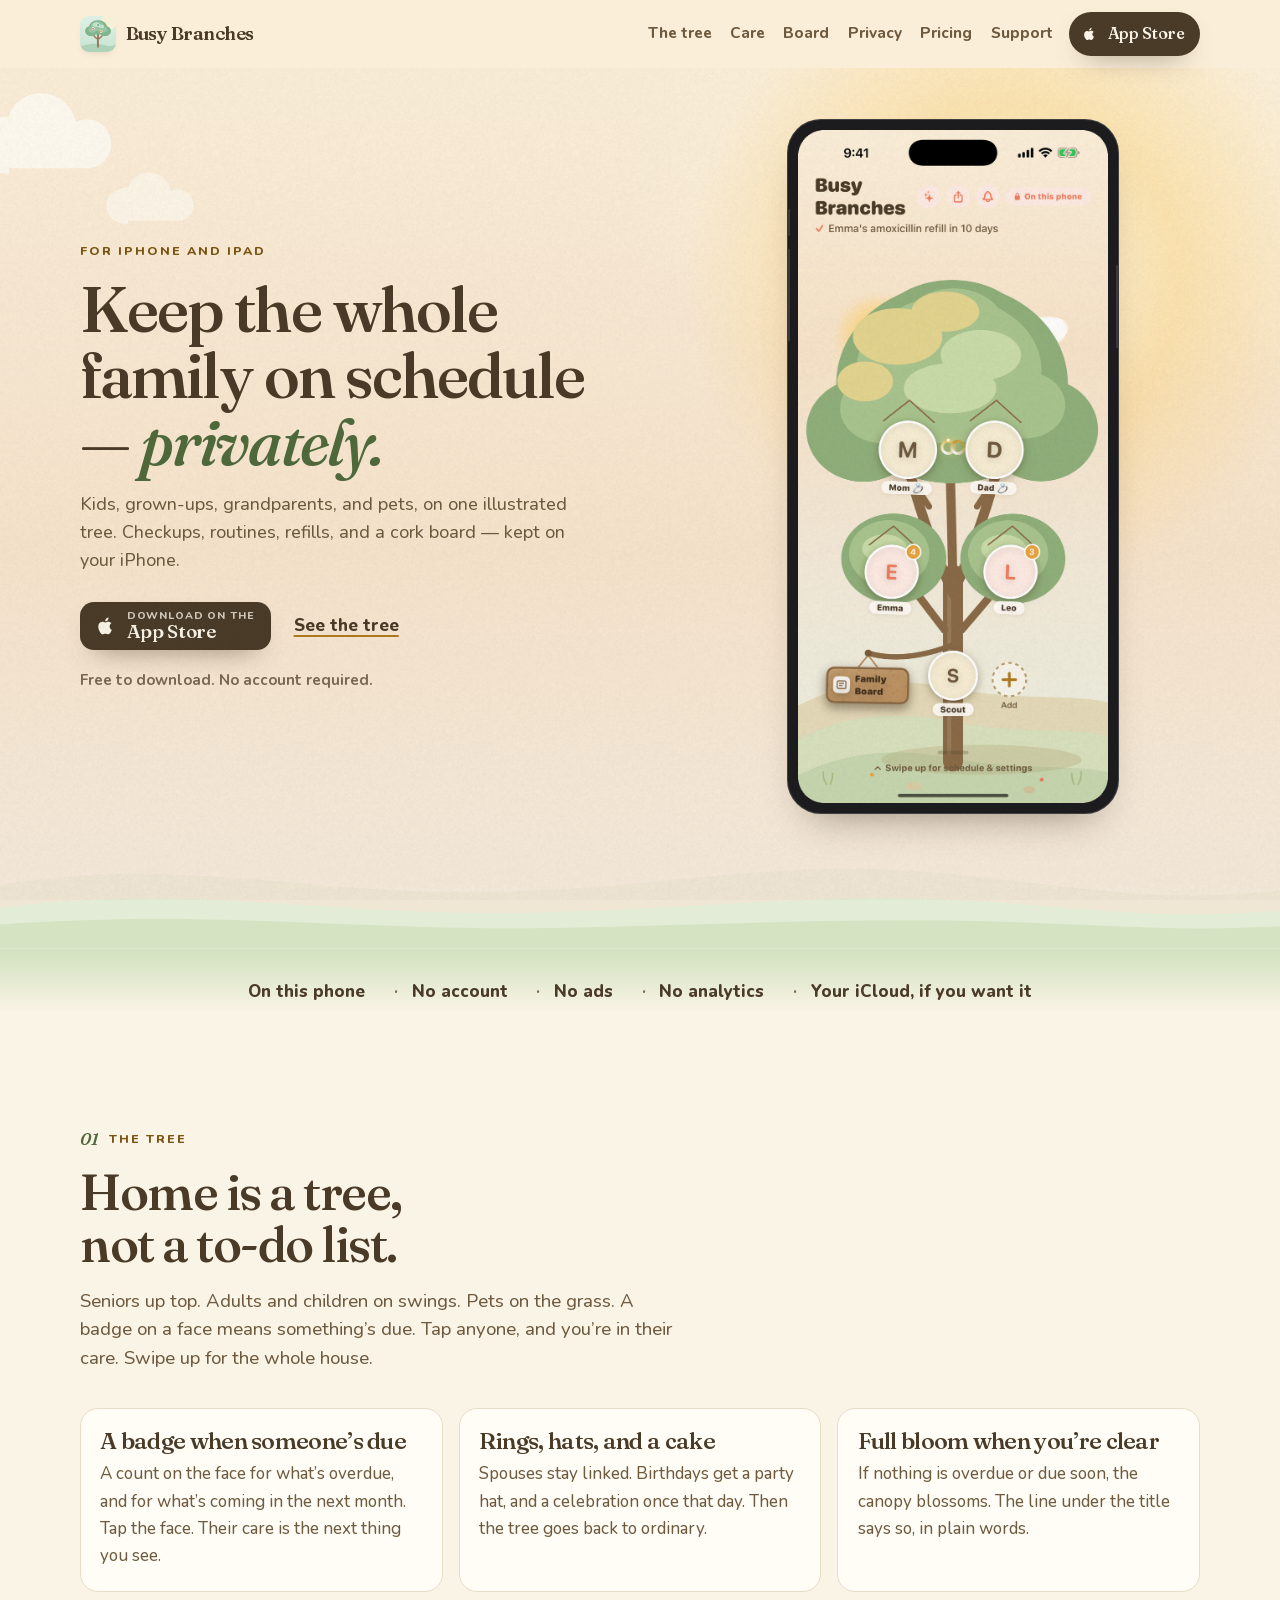
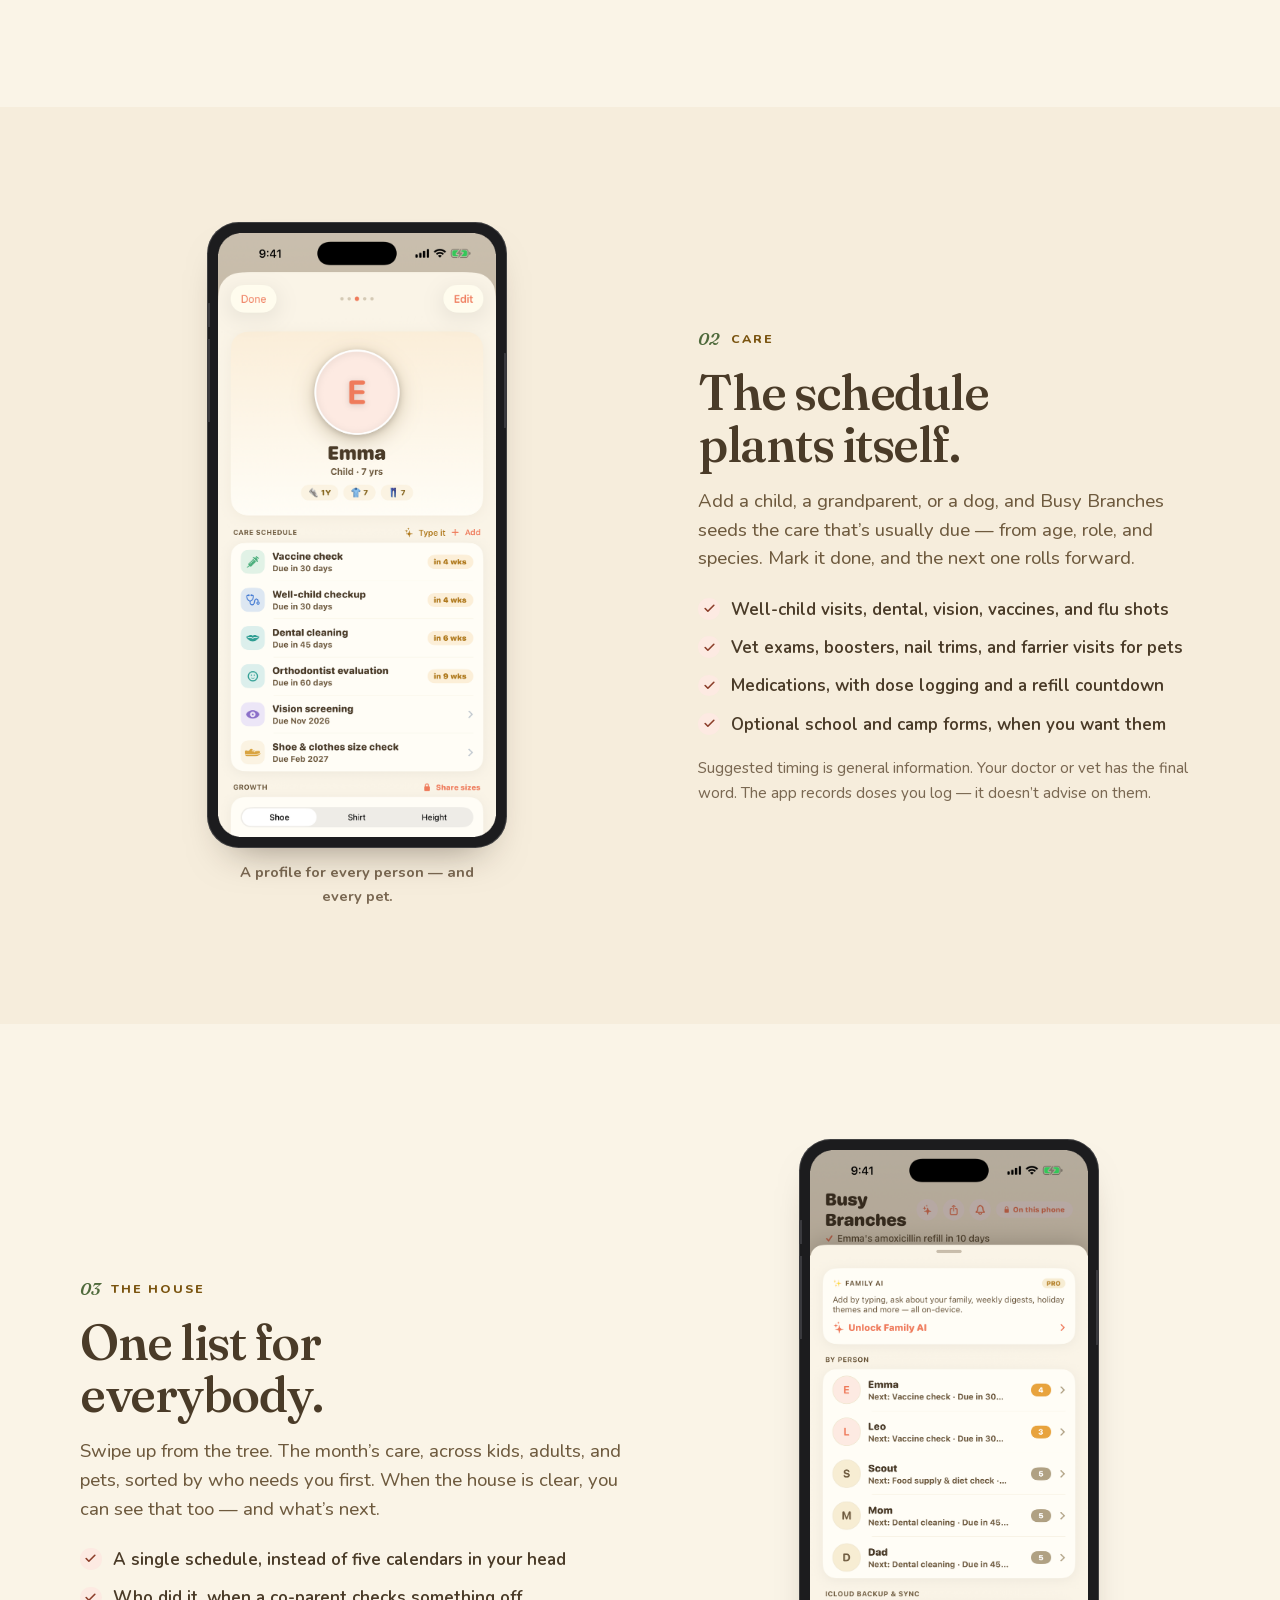
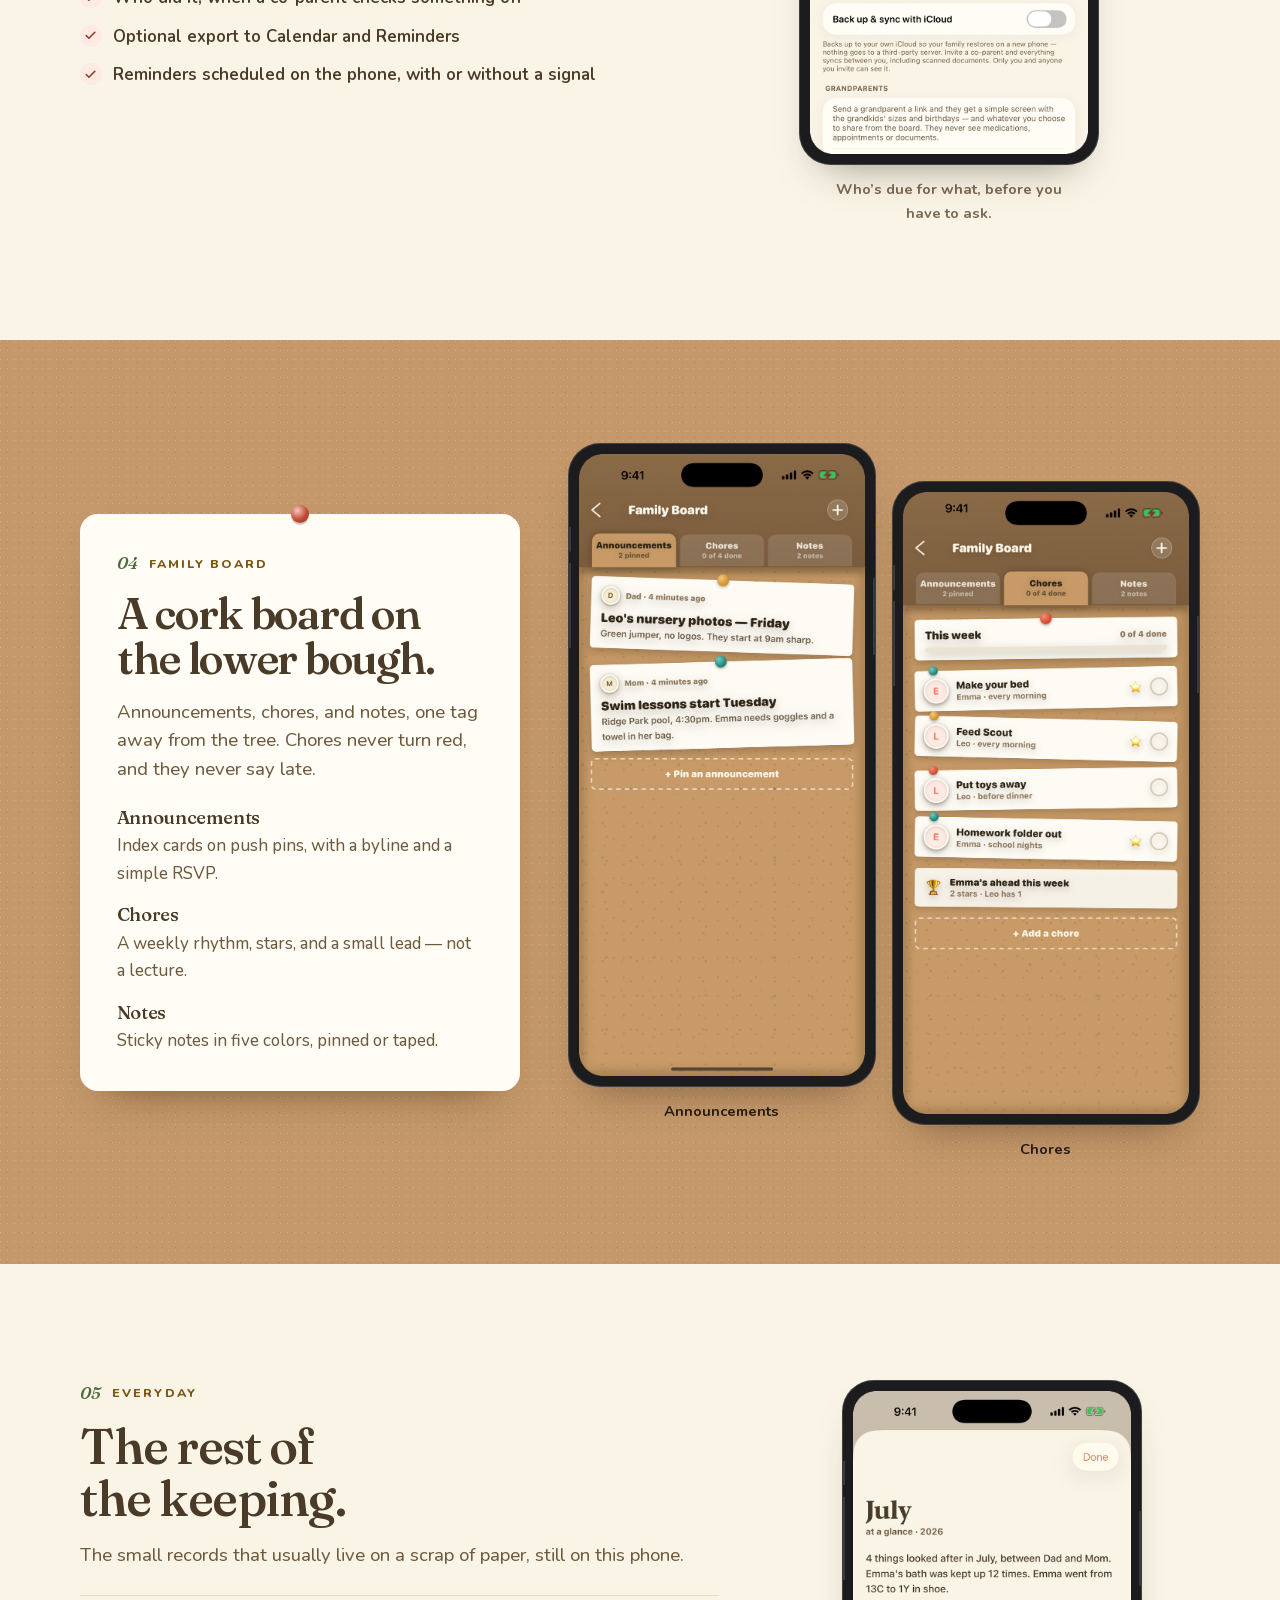
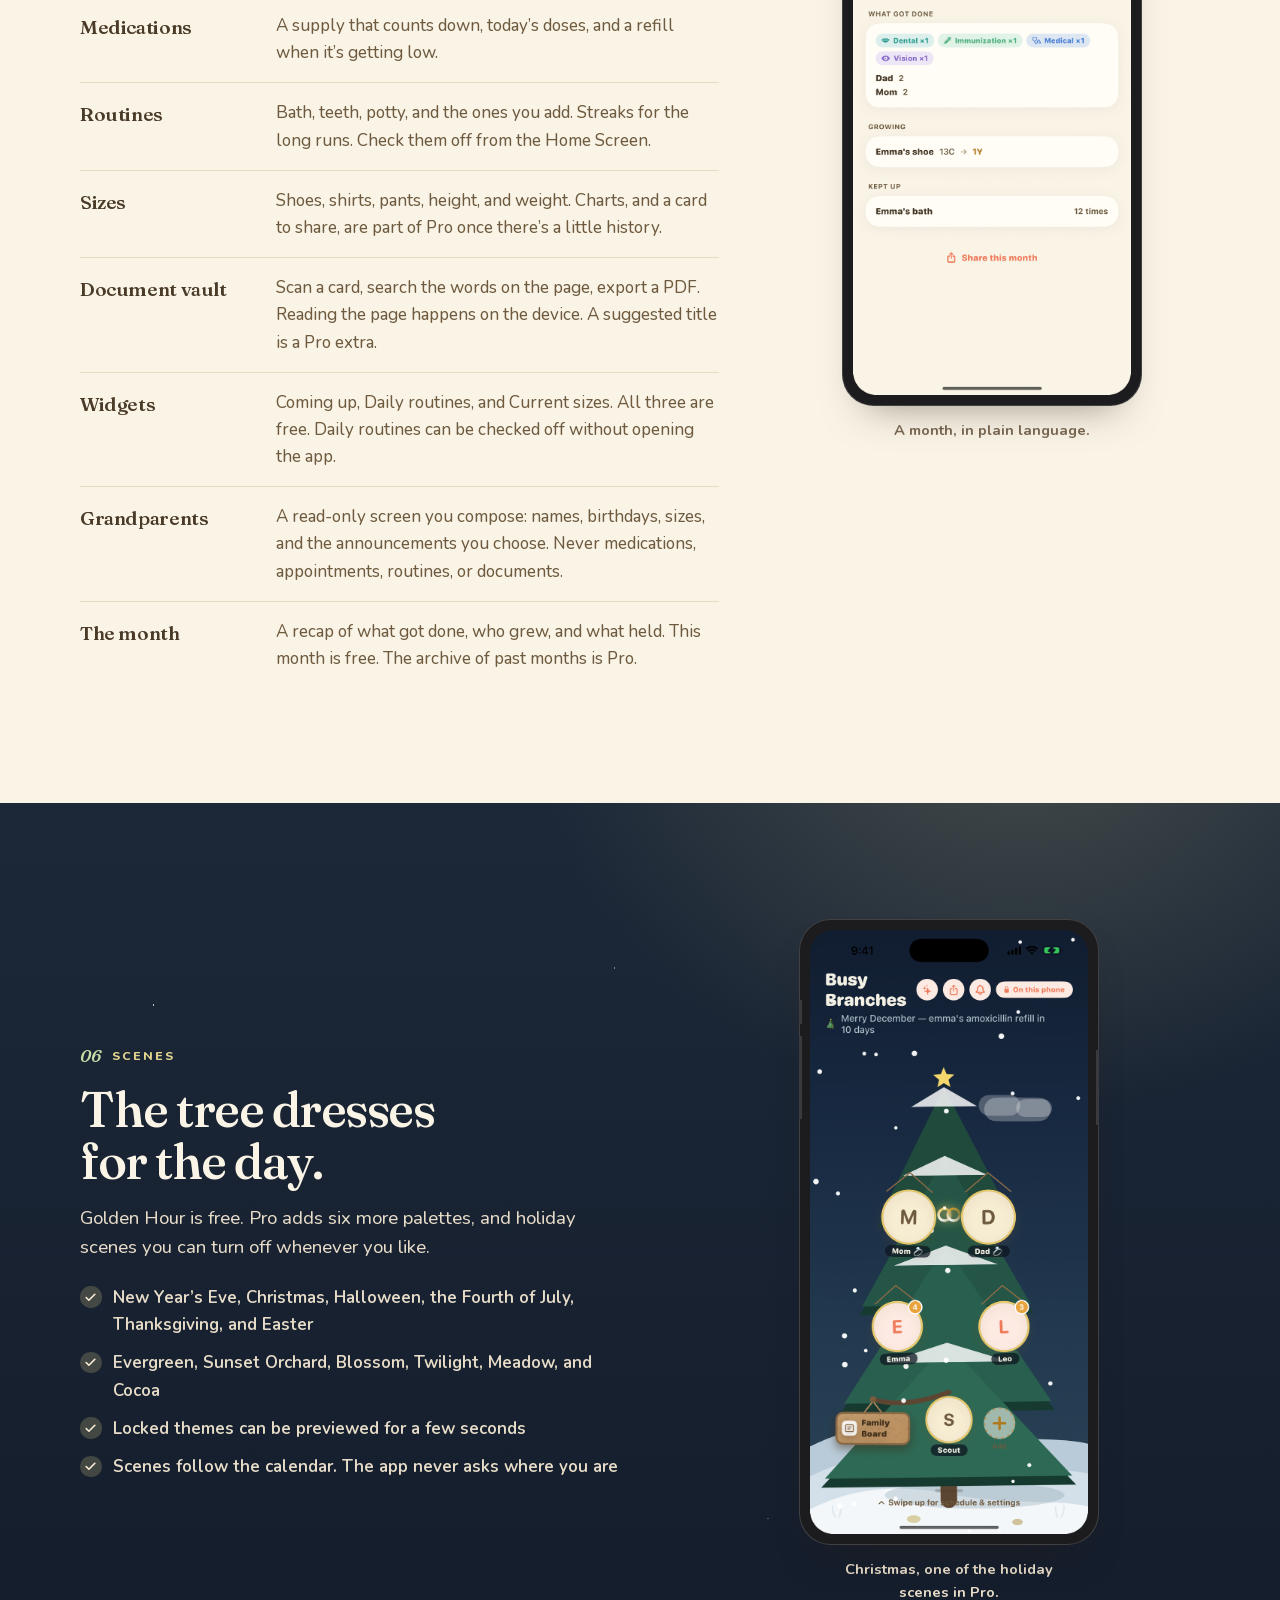
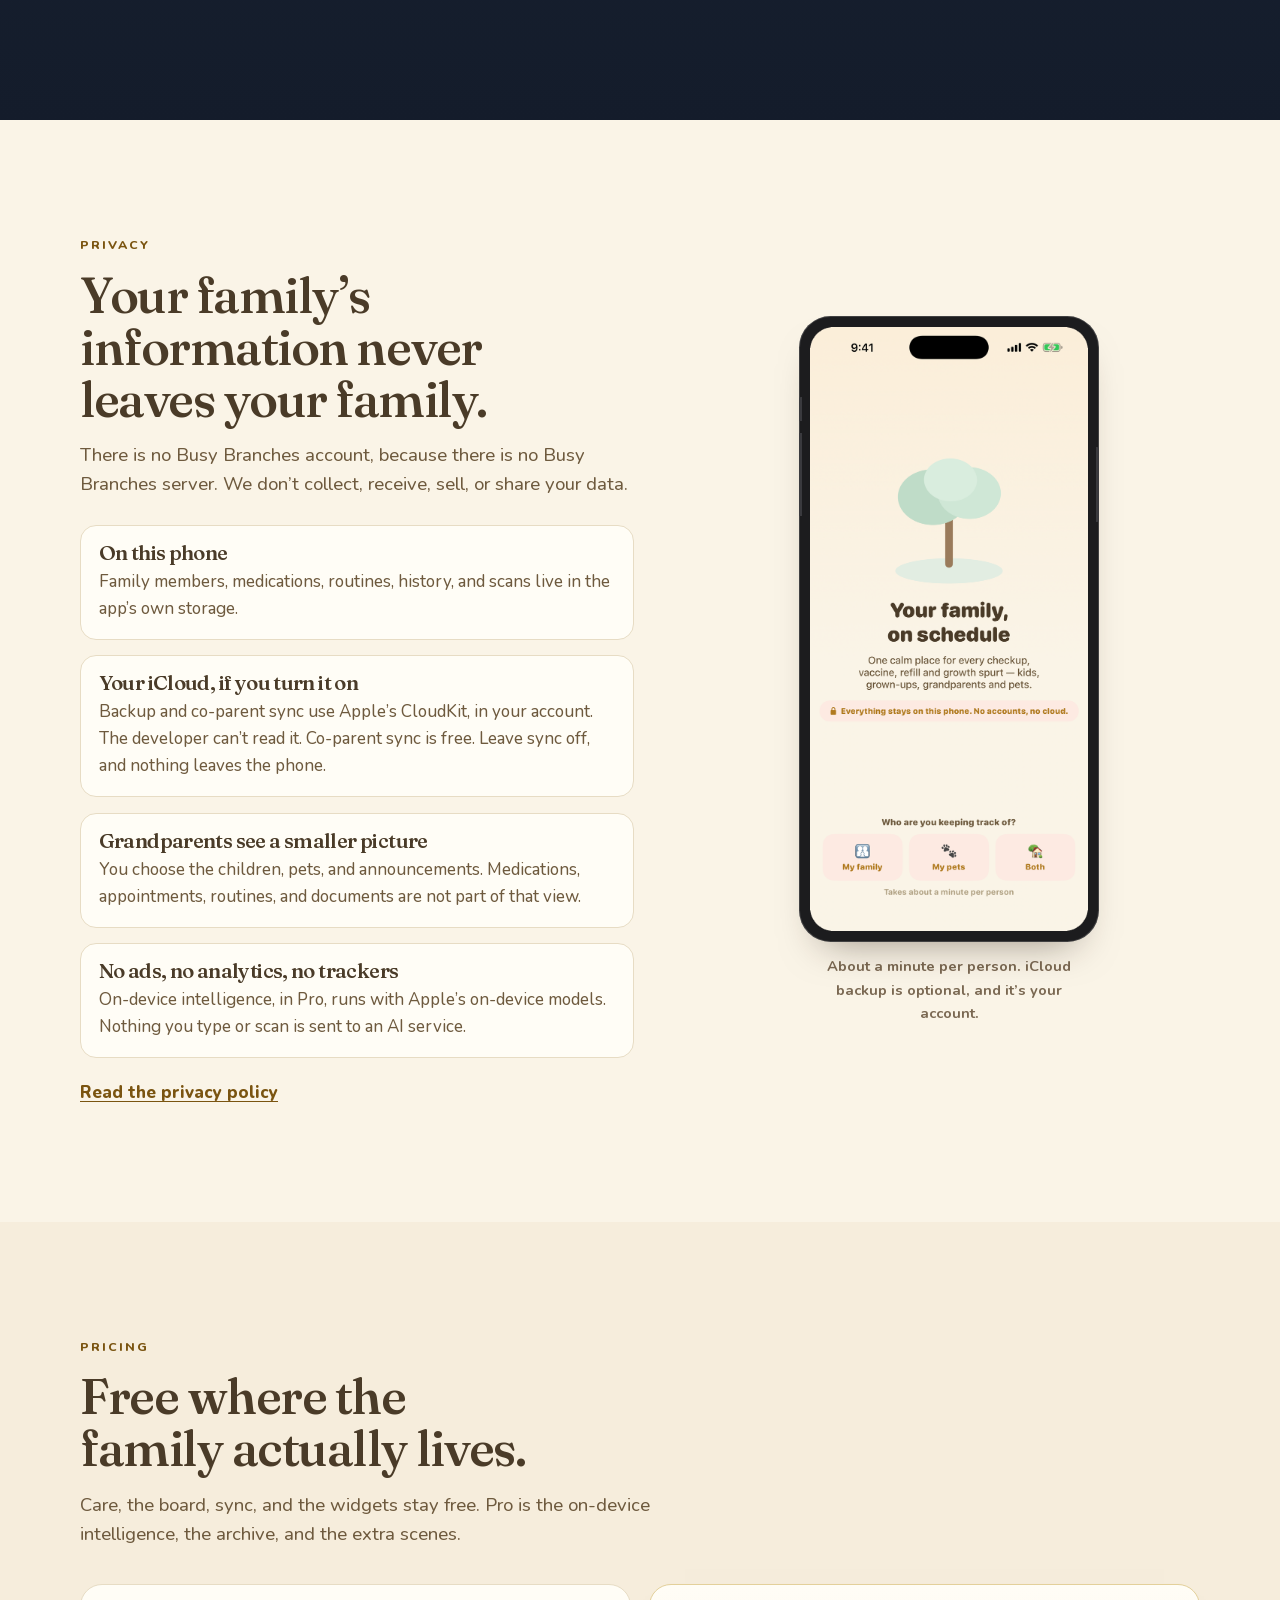
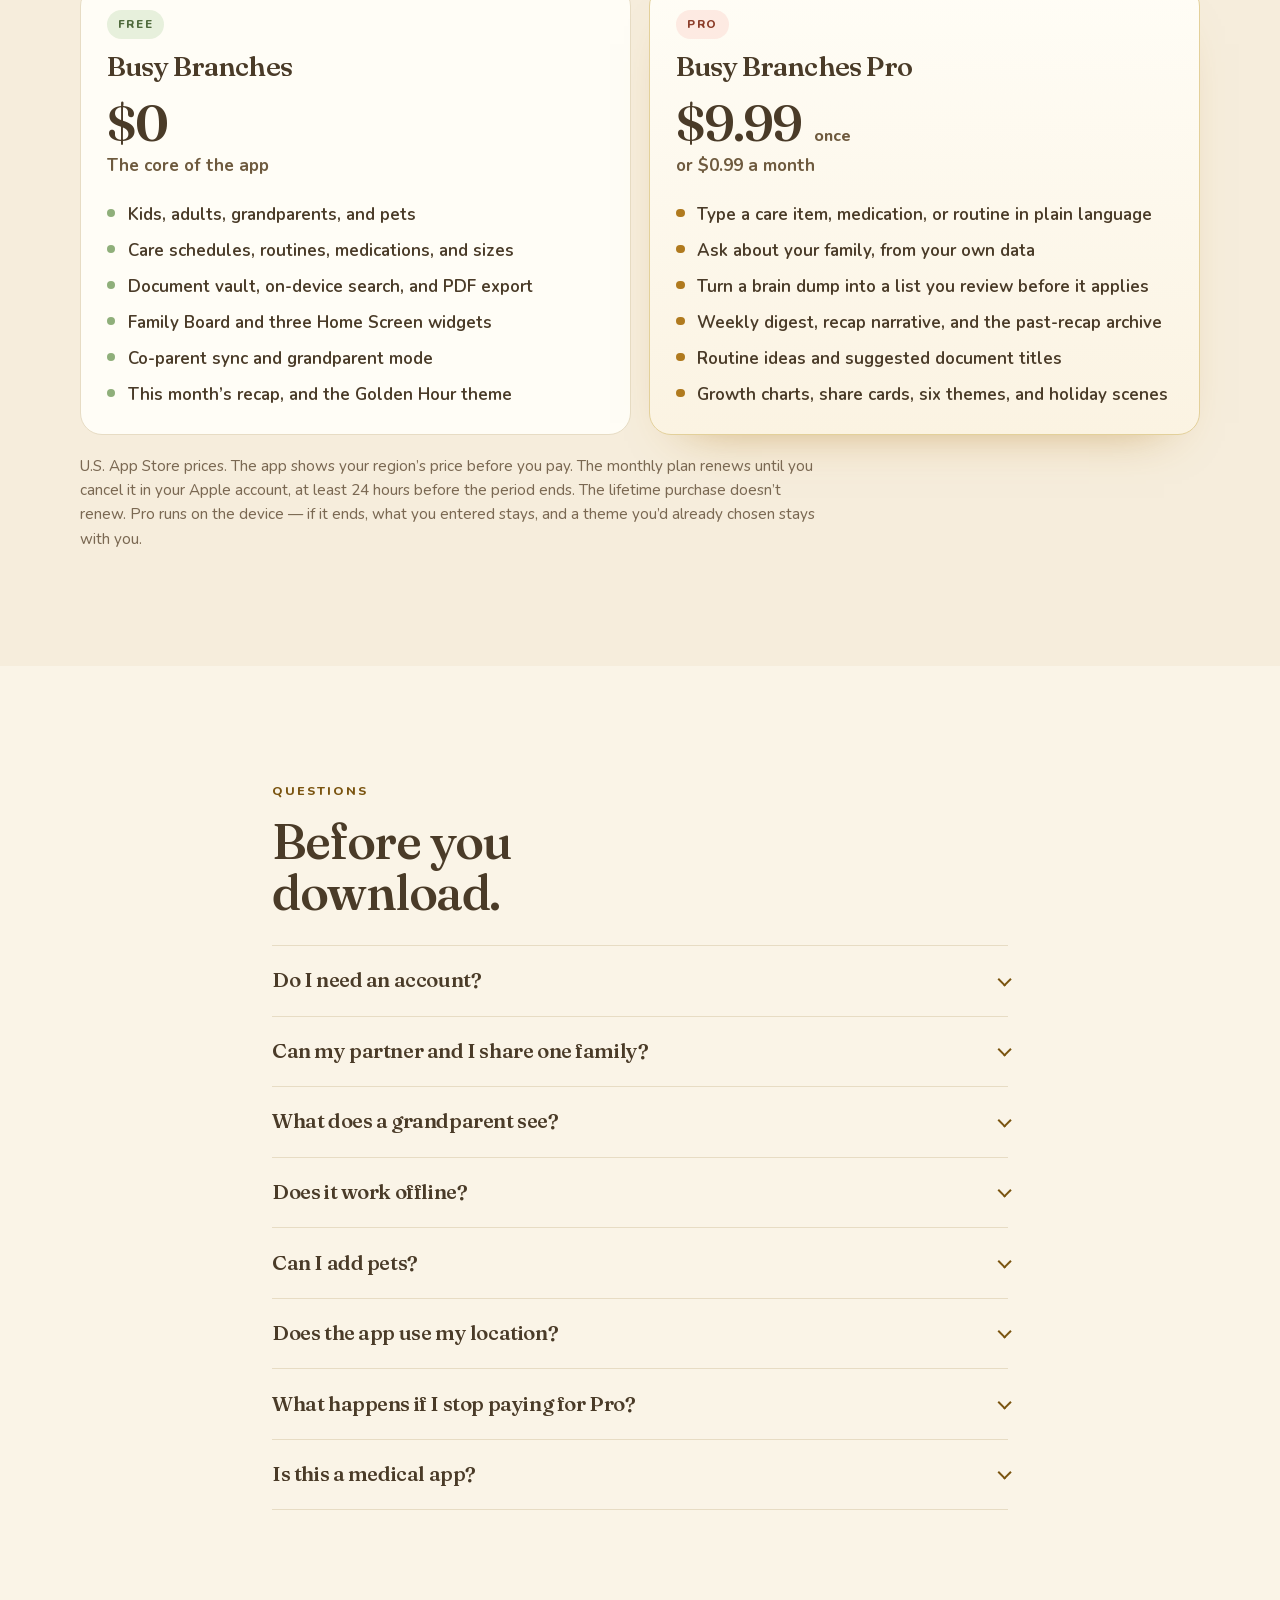
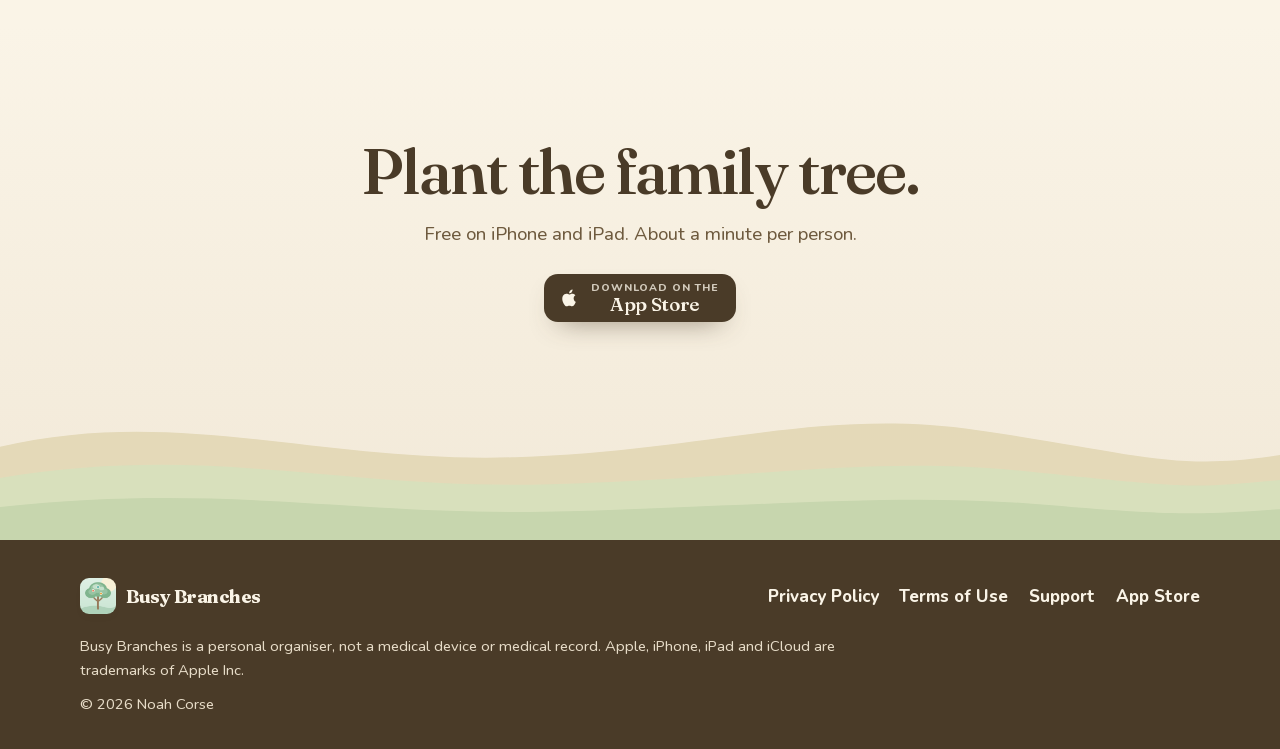
==== commit 2a0d13a8: "Fix the phone frames so screenshots sit evenly inside the bezel Every device mockup now uses one fra" ====
--- a/index.html
+++ b/index.html
@@ -107,15 +107,19 @@
       <div class="hero-visual">
         <div class="hero-float">
           <div class="device">
-            <img src="assets/shots/01-family-tree.png" alt="Busy Branches home screen. Mom and Dad hang on swings with linked rings. Emma and Leo swing below them, with due badges of 4 and 3. The dog Scout sits by the trunk next to a Family Board tag. Under the title: Emma’s amoxicillin refill in 10 days, and a lock chip that reads On this phone." width="740" height="1607" fetchpriority="high">
+            <div class="device-bezel">
+              <div class="device-screen">
+                <img src="assets/shots/01-family-tree.png" alt="Busy Branches home screen. Mom and Dad hang on swings with linked rings. Emma and Leo swing below them, with due badges of 4 and 3. The dog Scout sits by the trunk next to a Family Board tag. Under the title: Emma’s amoxicillin refill in 10 days, and a lock chip that reads On this phone." width="740" height="1607" fetchpriority="high">
+              </div>
+            </div>
           </div>
         </div>
       </div>
     </div>
-    <svg class="hills" viewBox="0 0 1440 190" preserveAspectRatio="none" aria-hidden="true">
-      <path fill="#E4D9B8" d="M0 90c180-50 340 18 520 14s300-62 490-40 280 58 430 32v94H0z"/>
-      <path fill="#D8E0BC" d="M0 122c220-46 340 16 560 10s340-46 510-28 250 46 370 28v58H0z"/>
-      <path fill="#C7D6AE" d="M0 150c250-32 390 14 640 8s370-30 560-14 180 12 240 6v40H0z"/>
+    <svg class="hills" viewBox="0 0 1440 120" preserveAspectRatio="none" aria-hidden="true">
+      <path fill="#F0E6D4" d="M0 46c200-36 360 14 560 8s320-40 500-22 240 36 380 20v68H0z"/>
+      <path fill="#E3ECD6" d="M0 72c230-28 380 12 600 6s340-26 520-12 200 18 320 10v44H0z"/>
+      <path fill="#D5E3C2" d="M0 92c250-18 400 8 620 4s360-14 540-6 180 8 280 4v26H0z"/>
     </svg>
   </section>
 
@@ -171,8 +175,12 @@
       </div>
       <figure class="chapter-media reveal">
         <div class="device">
-          <img src="assets/shots/03-member-profile.png" alt="Emma’s profile, child, 7 years. Size chips show shoe 1Y, shirt 7, and pants 7. Her care schedule lists a vaccine check, well-child checkup, dental cleaning, orthodontist evaluation, vision screening, and a shoe and clothes size check." width="740" height="1607" loading="lazy">
-        </div>
+            <div class="device-bezel">
+              <div class="device-screen">
+                <img src="assets/shots/03-member-profile.png" alt="Emma’s profile, child, 7 years. Size chips show shoe 1Y, shirt 7, and pants 7. Her care schedule lists a vaccine check, well-child checkup, dental cleaning, orthodontist evaluation, vision screening, and a shoe and clothes size check." width="740" height="1607" loading="lazy">
+              </div>
+            </div>
+          </div>
         <figcaption>A profile for every person — and every pet.</figcaption>
       </figure>
     </div>
@@ -193,8 +201,12 @@
       </div>
       <figure class="chapter-media reveal">
         <div class="device">
-          <img src="assets/shots/04-family-schedule.png" alt="The family schedule. Family AI is marked Pro. By person: Emma, Leo, Scout, Mom, and Dad, each with the next item due. Below, iCloud backup and sync, and a grandparents note that they never see medications, appointments, or documents." width="740" height="1607" loading="lazy">
-        </div>
+            <div class="device-bezel">
+              <div class="device-screen">
+                <img src="assets/shots/04-family-schedule.png" alt="The family schedule. Family AI is marked Pro. By person: Emma, Leo, Scout, Mom, and Dad, each with the next item due. Below, iCloud backup and sync, and a grandparents note that they never see medications, appointments, or documents." width="740" height="1607" loading="lazy">
+              </div>
+            </div>
+          </div>
         <figcaption>Who’s due for what, before you have to ask.</figcaption>
       </figure>
     </div>
@@ -215,13 +227,21 @@
       <div class="cork-phones">
         <figure class="reveal">
           <div class="device">
-            <img src="assets/shots/07-family-board.png" alt="Family Board, Announcements tab, two cards pinned. Dad posted Leo’s nursery photos for Friday. Mom posted swim lessons starting Tuesday at Ridge Park pool." width="740" height="1607" loading="lazy">
+            <div class="device-bezel">
+              <div class="device-screen">
+                <img src="assets/shots/07-family-board.png" alt="Family Board, Announcements tab, two cards pinned. Dad posted Leo’s nursery photos for Friday. Mom posted swim lessons starting Tuesday at Ridge Park pool." width="740" height="1607" loading="lazy">
+              </div>
+            </div>
           </div>
           <figcaption>Announcements</figcaption>
         </figure>
         <figure class="reveal">
           <div class="device">
-            <img src="assets/shots/05-chores-board.png" alt="Family Board, Chores tab. This week, 0 of 4 done: Make your bed, Feed Scout, Put toys away, and Homework folder out. A line says Emma’s ahead this week, 2 stars, Leo has 1." width="740" height="1607" loading="lazy">
+            <div class="device-bezel">
+              <div class="device-screen">
+                <img src="assets/shots/05-chores-board.png" alt="Family Board, Chores tab. This week, 0 of 4 done: Make your bed, Feed Scout, Put toys away, and Homework folder out. A line says Emma’s ahead this week, 2 stars, Leo has 1." width="740" height="1607" loading="lazy">
+              </div>
+            </div>
           </div>
           <figcaption>Chores</figcaption>
         </figure>
@@ -268,8 +288,12 @@
       </div>
       <figure class="keep-shot reveal">
         <div class="device">
-          <img src="assets/shots/06-monthly-recap.png" alt="July at a glance, 2026. Four things looked after between Dad and Mom. Emma’s bath was kept up 12 times, and her shoe went from 13C to 1Y." width="740" height="1607" loading="lazy">
-        </div>
+            <div class="device-bezel">
+              <div class="device-screen">
+                <img src="assets/shots/06-monthly-recap.png" alt="July at a glance, 2026. Four things looked after between Dad and Mom. Emma’s bath was kept up 12 times, and her shoe went from 13C to 1Y." width="740" height="1607" loading="lazy">
+              </div>
+            </div>
+          </div>
         <figcaption>A month, in plain language.</figcaption>
       </figure>
     </div>
@@ -290,8 +314,12 @@
       </div>
       <figure class="chapter-media reveal">
         <div class="device">
-          <img src="assets/shots/08-holiday-tree.png" alt="The family tree dressed as a snowy Christmas tree with a gold star. The line under the title reads Merry December, and Emma’s amoxicillin refill in 10 days." width="740" height="1607" loading="lazy">
-        </div>
+            <div class="device-bezel">
+              <div class="device-screen">
+                <img src="assets/shots/08-holiday-tree.png" alt="The family tree dressed as a snowy Christmas tree with a gold star. The line under the title reads Merry December, and Emma’s amoxicillin refill in 10 days." width="740" height="1607" loading="lazy">
+              </div>
+            </div>
+          </div>
         <figcaption>Christmas, one of the holiday scenes in Pro.</figcaption>
       </figure>
     </div>
@@ -325,8 +353,12 @@
       </div>
       <figure class="chapter-media reveal">
         <div class="device">
-          <img src="assets/shots/02-welcome.png" alt="Welcome screen. The heading reads Your family, on schedule. A badge says Everything stays on this phone. No accounts, no cloud. Three choices: My family, My pets, or Both." width="740" height="1607" loading="lazy">
-        </div>
+            <div class="device-bezel">
+              <div class="device-screen">
+                <img src="assets/shots/02-welcome.png" alt="Welcome screen. The heading reads Your family, on schedule. A badge says Everything stays on this phone. No accounts, no cloud. Three choices: My family, My pets, or Both." width="740" height="1607" loading="lazy">
+              </div>
+            </div>
+          </div>
         <figcaption>About a minute per person. iCloud backup is optional, and it’s your account.</figcaption>
       </figure>
     </div>
--- a/assets/css/site.css
+++ b/assets/css/site.css
@@ -348,7 +348,9 @@
 /* ---------- hero ---------- */
 .hero {
   position: relative;
-  background: linear-gradient(180deg, var(--sky-1) 0%, var(--sky-2) 42%, var(--sky-3) 78%, #F4E7D2 100%);
+  background:
+    radial-gradient(ellipse 50% 42% at 82% 12%, rgba(255, 246, 222, .95), transparent 68%),
+    linear-gradient(180deg, #FBEED9 0%, #F7E4CC 55%, #F4EBDD 100%);
   overflow: clip;
   padding-top: clamp(1.5rem, 4vw, 3.2rem);
 }
@@ -380,9 +382,10 @@
   display: grid;
   grid-template-columns: minmax(0, 1.08fr) minmax(280px, .92fr);
   gap: clamp(1.5rem, 4vw, 3rem);
-  align-items: end;
-}
-.hero-copy { padding-bottom: clamp(1.5rem, 5vw, 4.5rem); }
+  align-items: center;
+  padding-bottom: clamp(1.25rem, 3vw, 2rem);
+}
+.hero-copy { padding-bottom: 0; }
 .hero h1 {
   font-size: clamp(2.7rem, 4.5vw + .4rem, 4.55rem);
   font-weight: 560;
@@ -407,63 +410,82 @@
   font-weight: 700;
   font-size: .95rem;
 }
-.hero-visual { position: relative; z-index: 2; margin-bottom: clamp(-7.5rem, -9vw, -4.5rem); }
-.hero-float { position: relative; width: min(100%, 360px); margin-inline: auto; }
-.hero-float .device { width: min(100%, 320px); margin-inline: auto; animation: floaty 7.5s ease-in-out infinite alternate; }
+.hero-visual { position: relative; z-index: 2; margin-bottom: 0; }
+.hero-float { position: relative; width: min(100%, 380px); margin-inline: auto; padding-inline: 4px; }
+.hero-float .device { width: min(100%, 332px); margin-inline: auto; animation: floaty 7.5s ease-in-out infinite alternate; }
 @keyframes floaty {
   from { transform: translateY(0); }
   to { transform: translateY(-10px); }
 }
 .hills {
   position: relative;
-  z-index: 3;
+  z-index: 1;
   display: block;
   width: 100%;
   height: clamp(96px, 13vw, 170px);
   pointer-events: none;
 }
-
-/* ---------- device frame ---------- */
+.hero .hills { height: clamp(72px, 8vw, 120px); }
+
+/* ---------- device frame ----------
+   One frame for every phone. The screenshot already includes its status
+   bar and Dynamic Island, so the screen is only a clip: even bezel, inner
+   radius matched to the shot (55/740), image filling that rect. */
 .device {
+  --bezel: 11px;
   container-type: inline-size;
   position: relative;
   width: min(100%, 300px);
-  padding: 10px;
-  border-radius: 36px;
-  border-radius: calc(8cqw + 8px);
-  background: linear-gradient(165deg, #5c4a3c 0%, #2a211b 14%, #14100d 46%, #3a2d24 100%);
+}
+.device-bezel {
+  position: relative;
+  padding: var(--bezel);
+  background: #1c1c1e;
+  border-radius: calc((100cqw - 2 * var(--bezel)) * 0.07432 + var(--bezel));
   box-shadow:
-    inset 0 0 0 1px rgba(255, 232, 204, .2),
-    inset 0 1px 0 rgba(255, 236, 214, .28),
-    0 30px 50px -28px rgba(74, 59, 40, .7);
-}
-.device img {
+    inset 0 0 0 1px rgba(255, 255, 255, .16),
+    0 22px 40px -24px rgba(42, 28, 16, .5);
+}
+.device-bezel::before,
+.device-bezel::after {
+  content: "";
+  position: absolute;
+  z-index: 1;
+  width: 3px;
+  pointer-events: none;
+  background: #3a3a3e;
+}
+.device-bezel::before {
+  left: 0;
+  top: 13%;
+  height: 24%;
+  border-radius: 2px 0 0 2px;
+  background:
+    linear-gradient(#3a3a3e, #3a3a3e) 0 0 / 100% 16% no-repeat,
+    linear-gradient(#3a3a3e, #3a3a3e) 0 34% / 100% 30% no-repeat,
+    linear-gradient(#3a3a3e, #3a3a3e) 0 70% / 100% 30% no-repeat;
+}
+.device-bezel::after {
+  right: 0;
+  top: 21%;
+  height: 12%;
+  border-radius: 0 2px 2px 0;
+}
+.device-screen {
+  border-radius: calc((100cqw - 2 * var(--bezel)) * 0.07432);
+  overflow: hidden;
+  background: #1c1c1e;
+  line-height: 0;
+}
+.device-screen img {
+  display: block;
   width: 100%;
   height: auto;
-  border-radius: 26px;
-  border-radius: 7.6cqw;
-  background: #FBEED9;
-}
-.device::before,
-.device::after {
-  content: "";
-  position: absolute;
-  width: 3px;
-  background: #3d3128;
-  pointer-events: none;
-}
-.device::before {
-  left: -2px;
-  top: 18%;
-  height: 8%;
-  border-radius: 2px 0 0 2px;
-}
-.device::after {
-  right: -2px;
-  top: 22%;
-  height: 13%;
-  border-radius: 0 2px 2px 0;
-  box-shadow: 0 2.4rem 0 #3d3128, 0 4.15rem 0 #3d3128;
+  aspect-ratio: 740 / 1607;
+  object-fit: cover;
+  object-position: center;
+  border-radius: 0;
+  background: transparent;
 }
 figure { margin: 0; }
 figcaption {
@@ -478,7 +500,7 @@
 .trust {
   position: relative;
   z-index: 4;
-  background: linear-gradient(180deg, var(--ground-2) 0 10px, var(--cream) 72px);
+  background: linear-gradient(180deg, #D5E3C2 0 8px, var(--cream) 64px);
   padding: 1.1rem 0 0;
 }
 .trust ul {
@@ -884,7 +906,7 @@
   .chapter-grid.is-flip .chapter-copy { order: 0; }
   .trio { grid-template-columns: 1fr; }
   .hero-copy { text-align: left; padding-bottom: .4rem; }
-  .hero-visual { margin-top: .5rem; margin-bottom: clamp(-5.5rem, -12vw, -3rem); }
+  .hero-visual { margin-top: 1.25rem; margin-bottom: 0; }
   .keep-shot { position: static; }
   .cork-phones figure:last-child { margin-top: 0; }
   .ledger > div { grid-template-columns: 1fr; gap: .2rem; }
